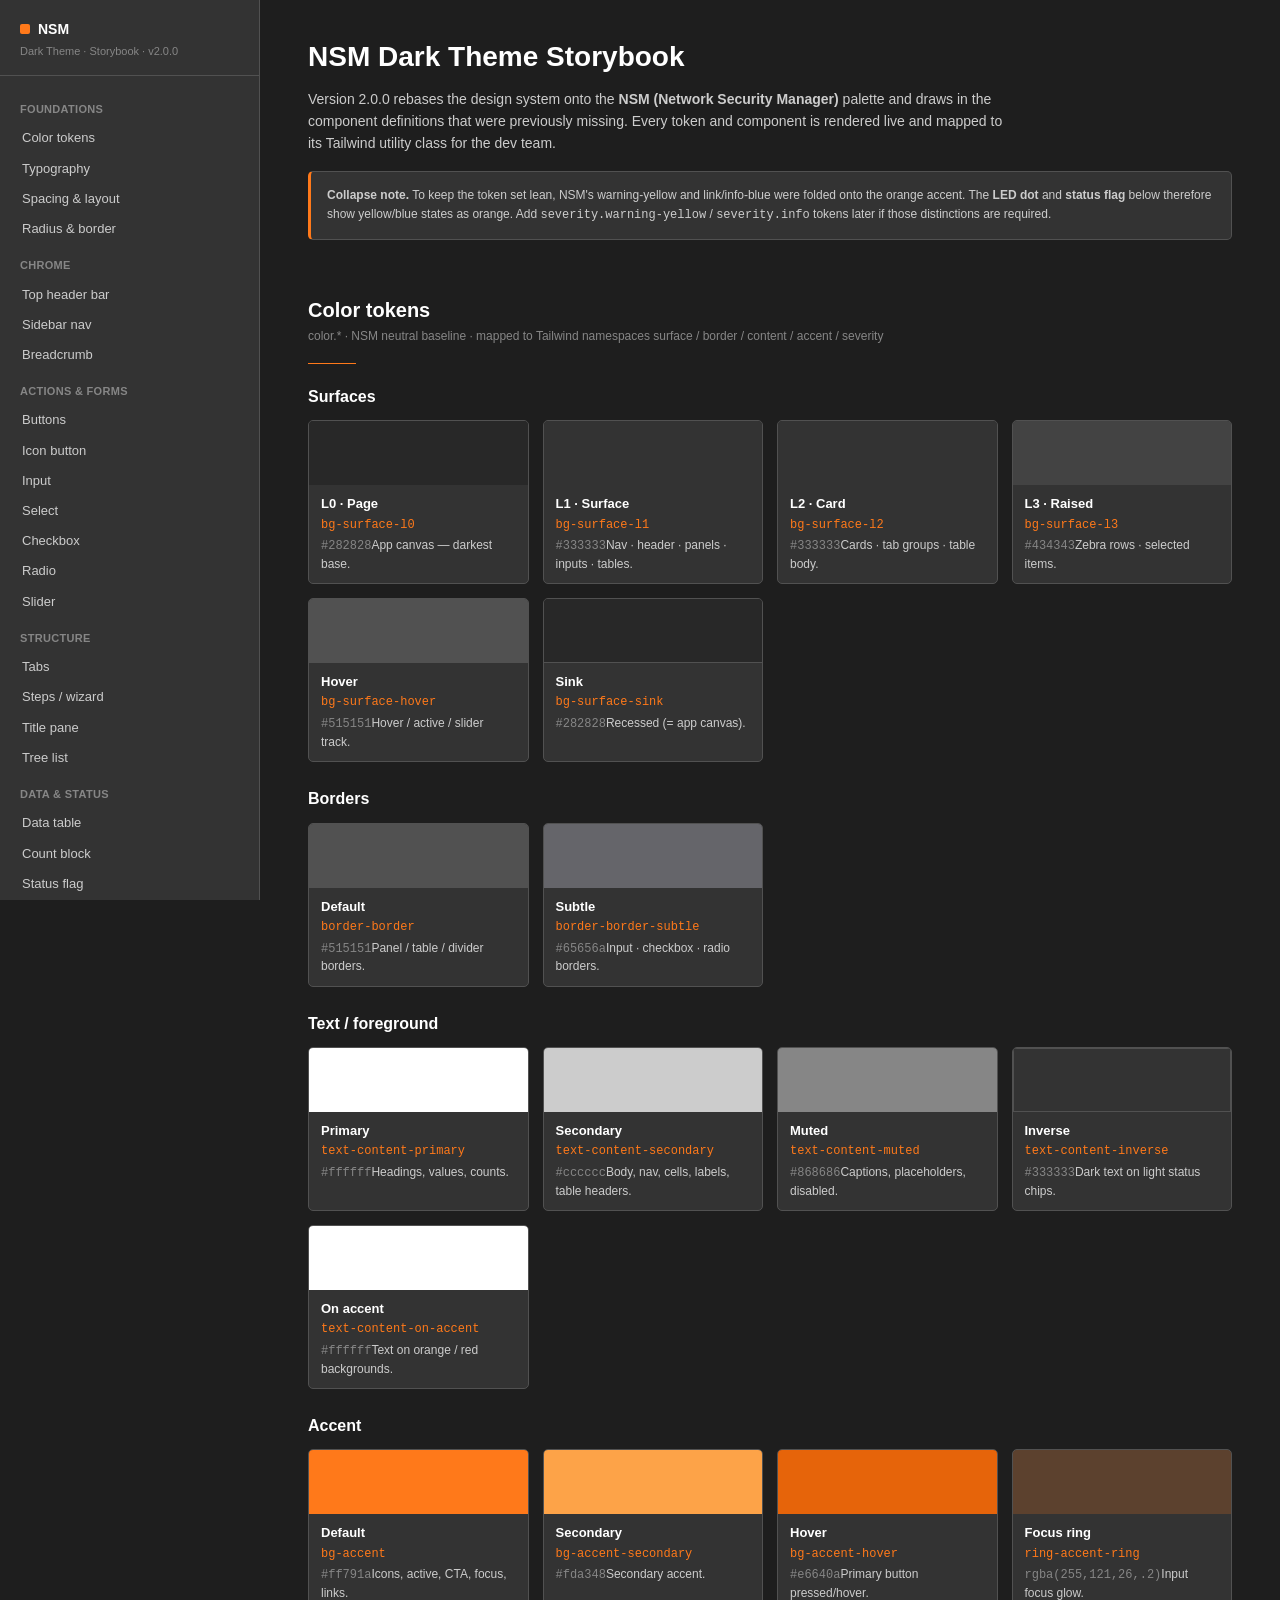
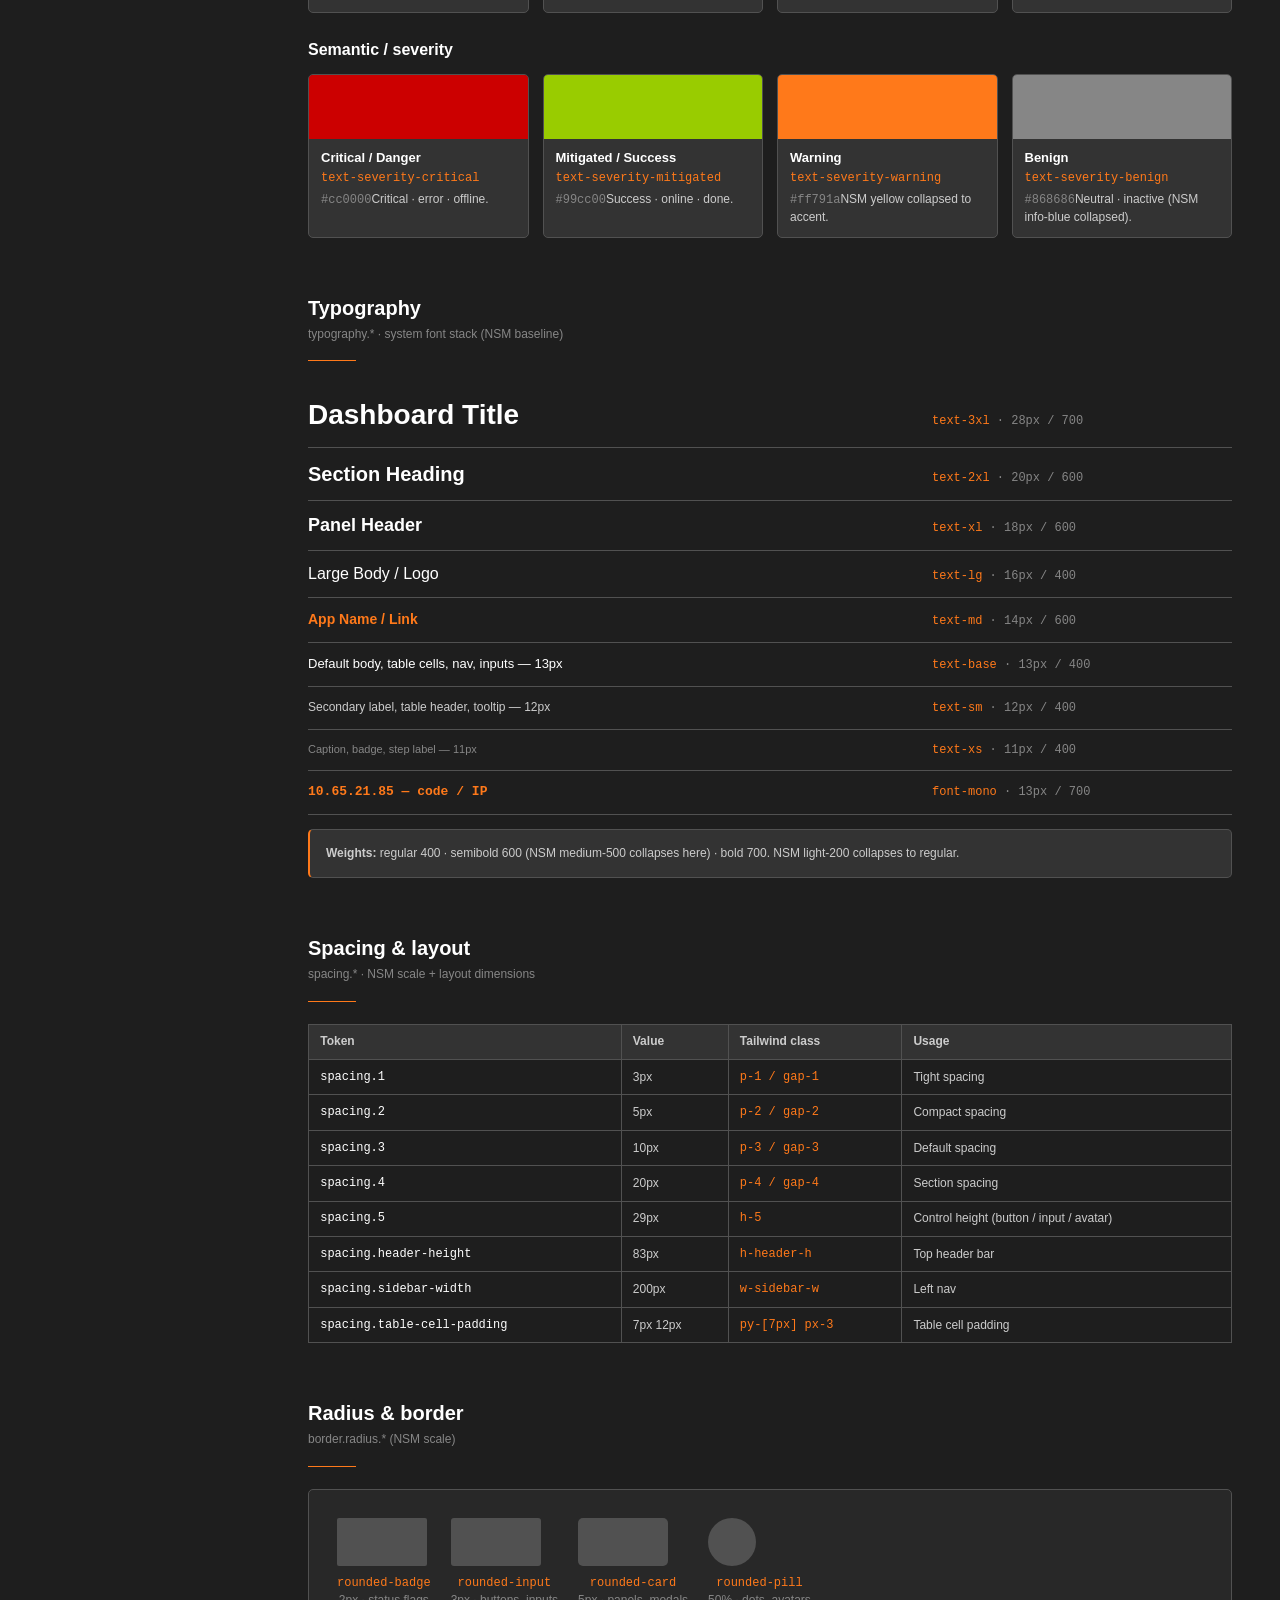
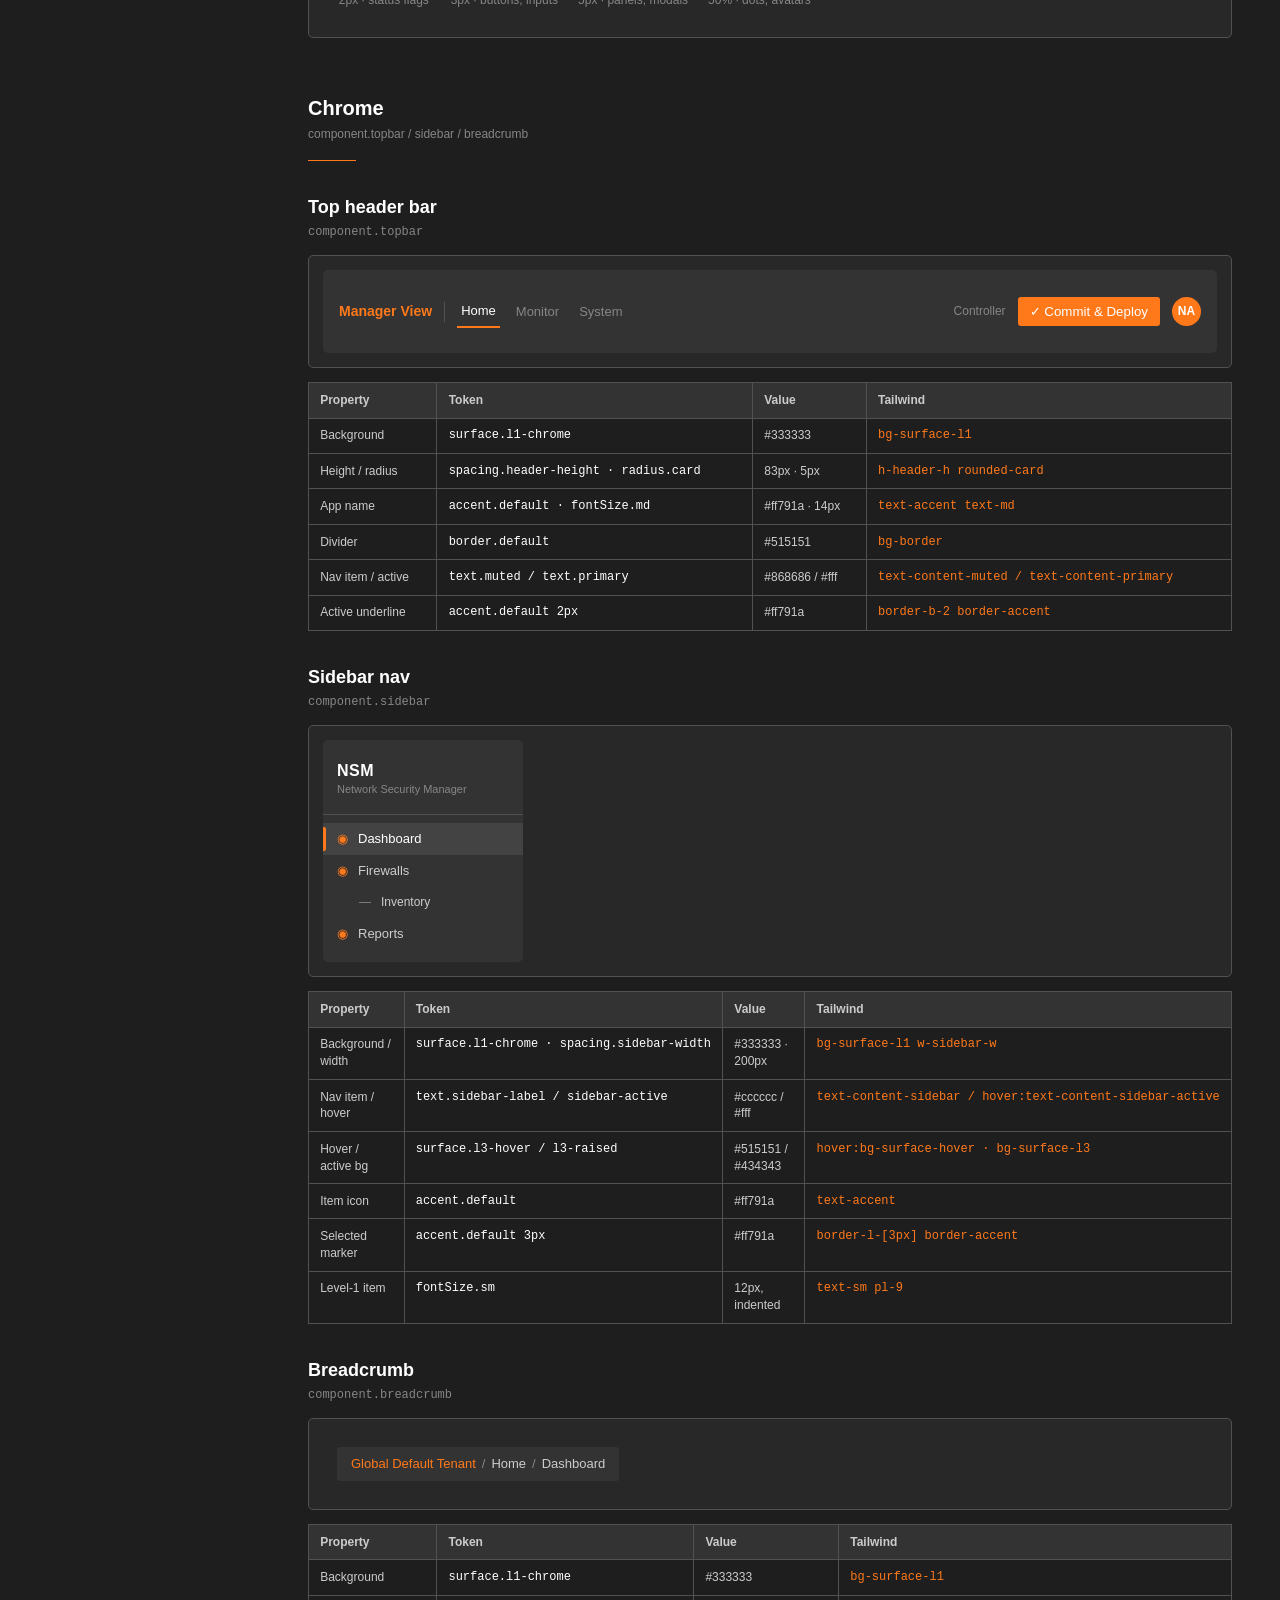
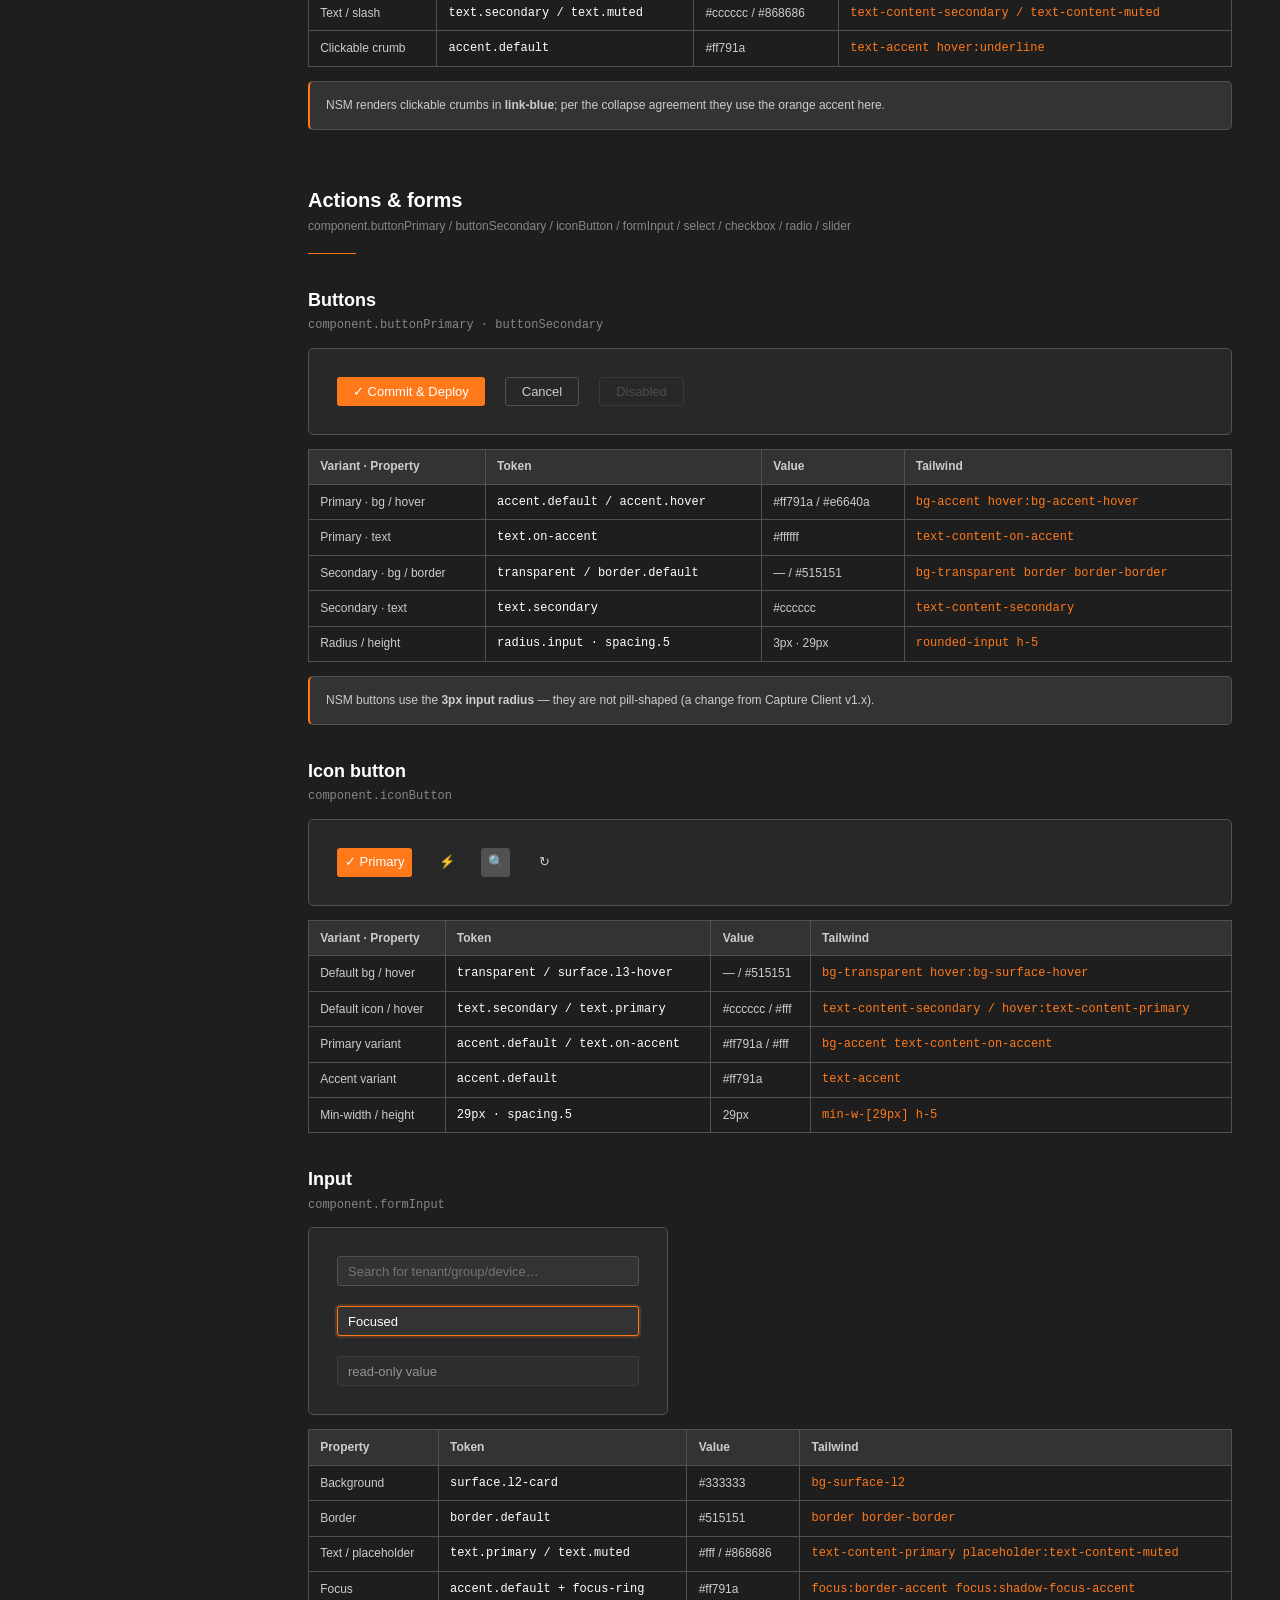
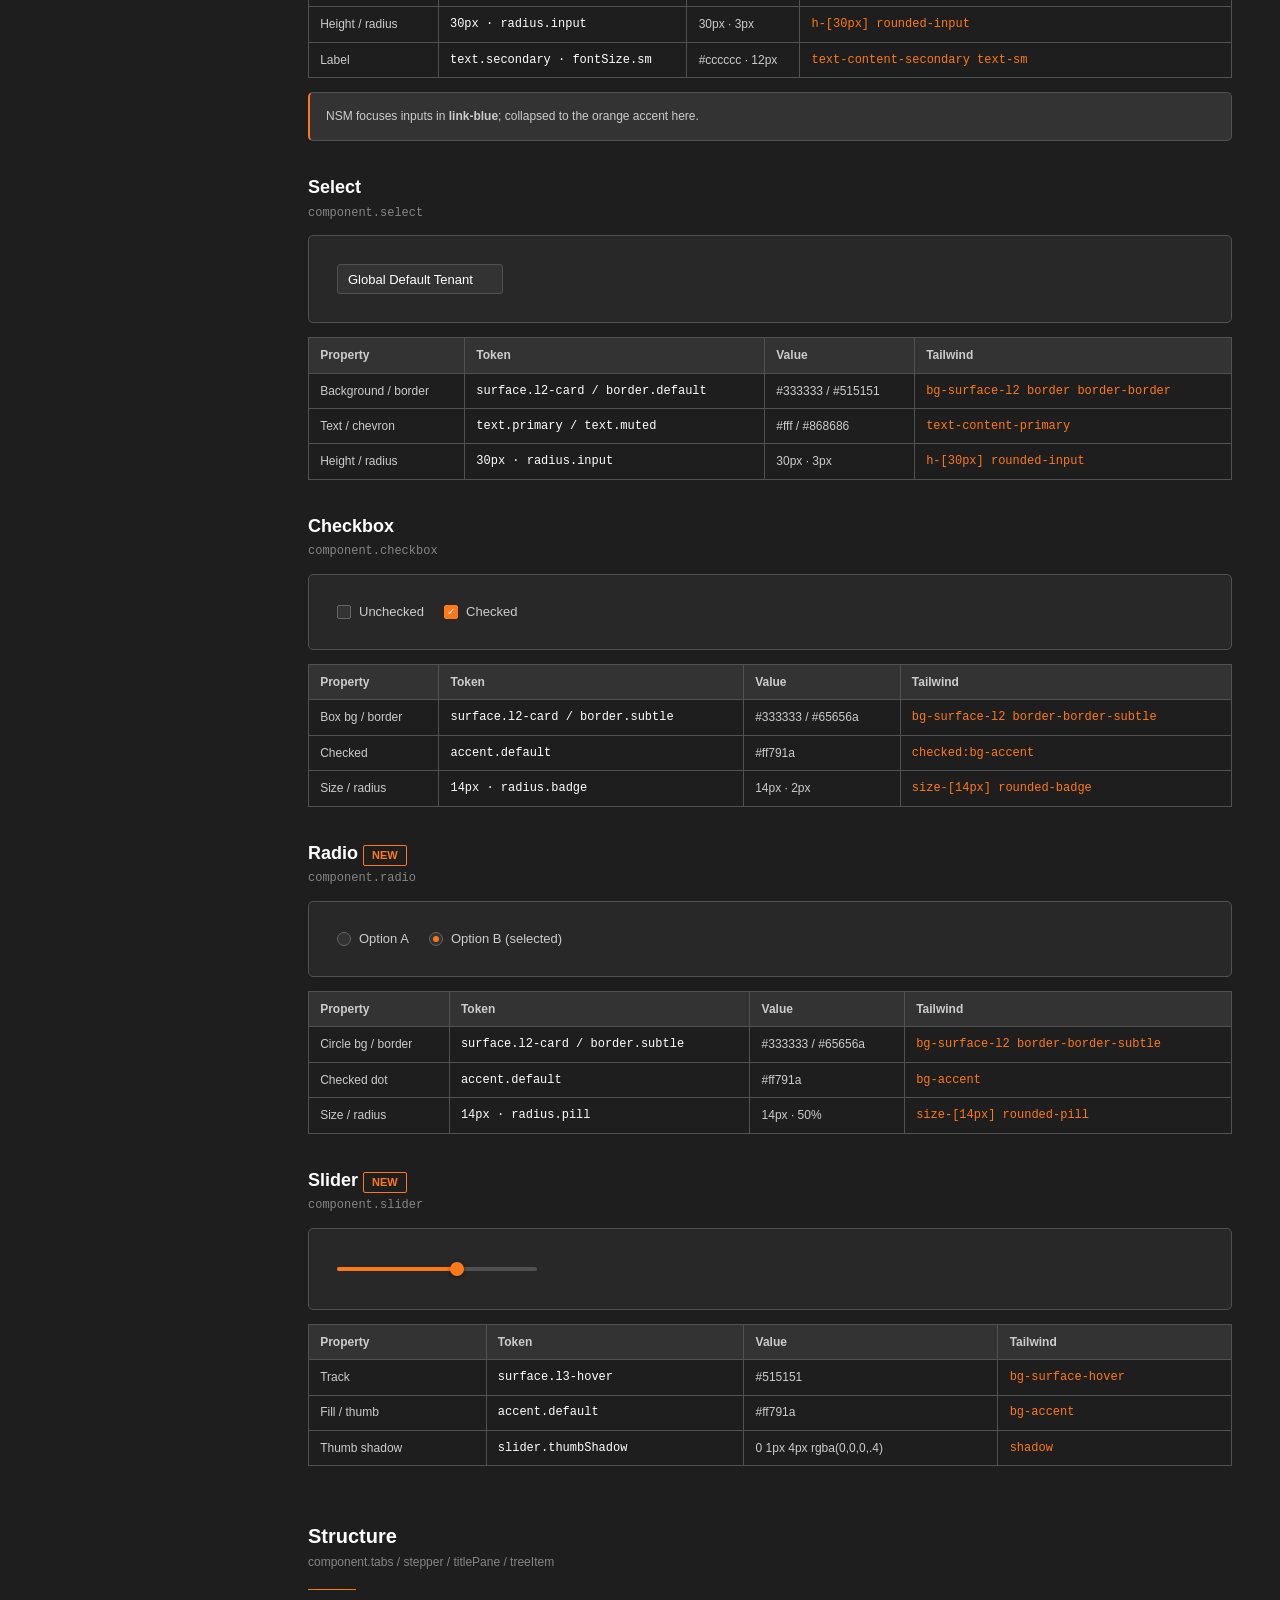
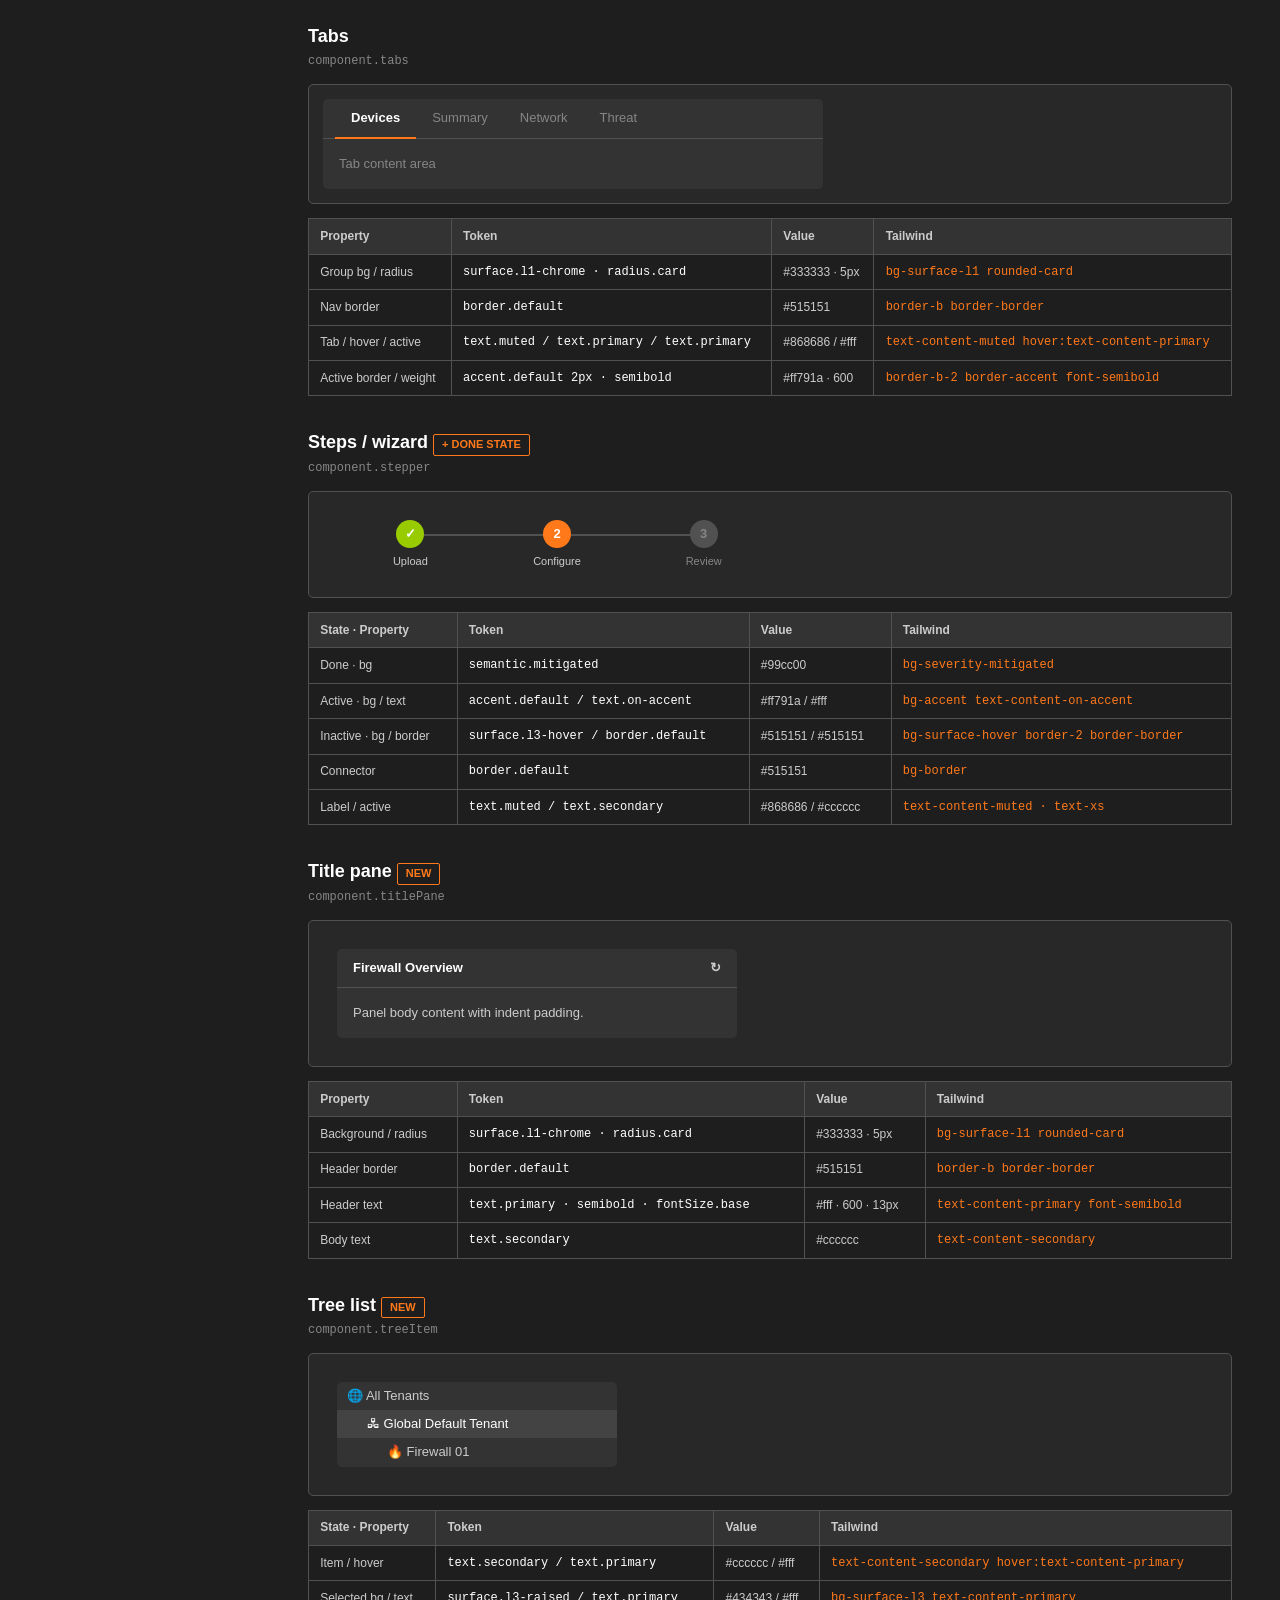
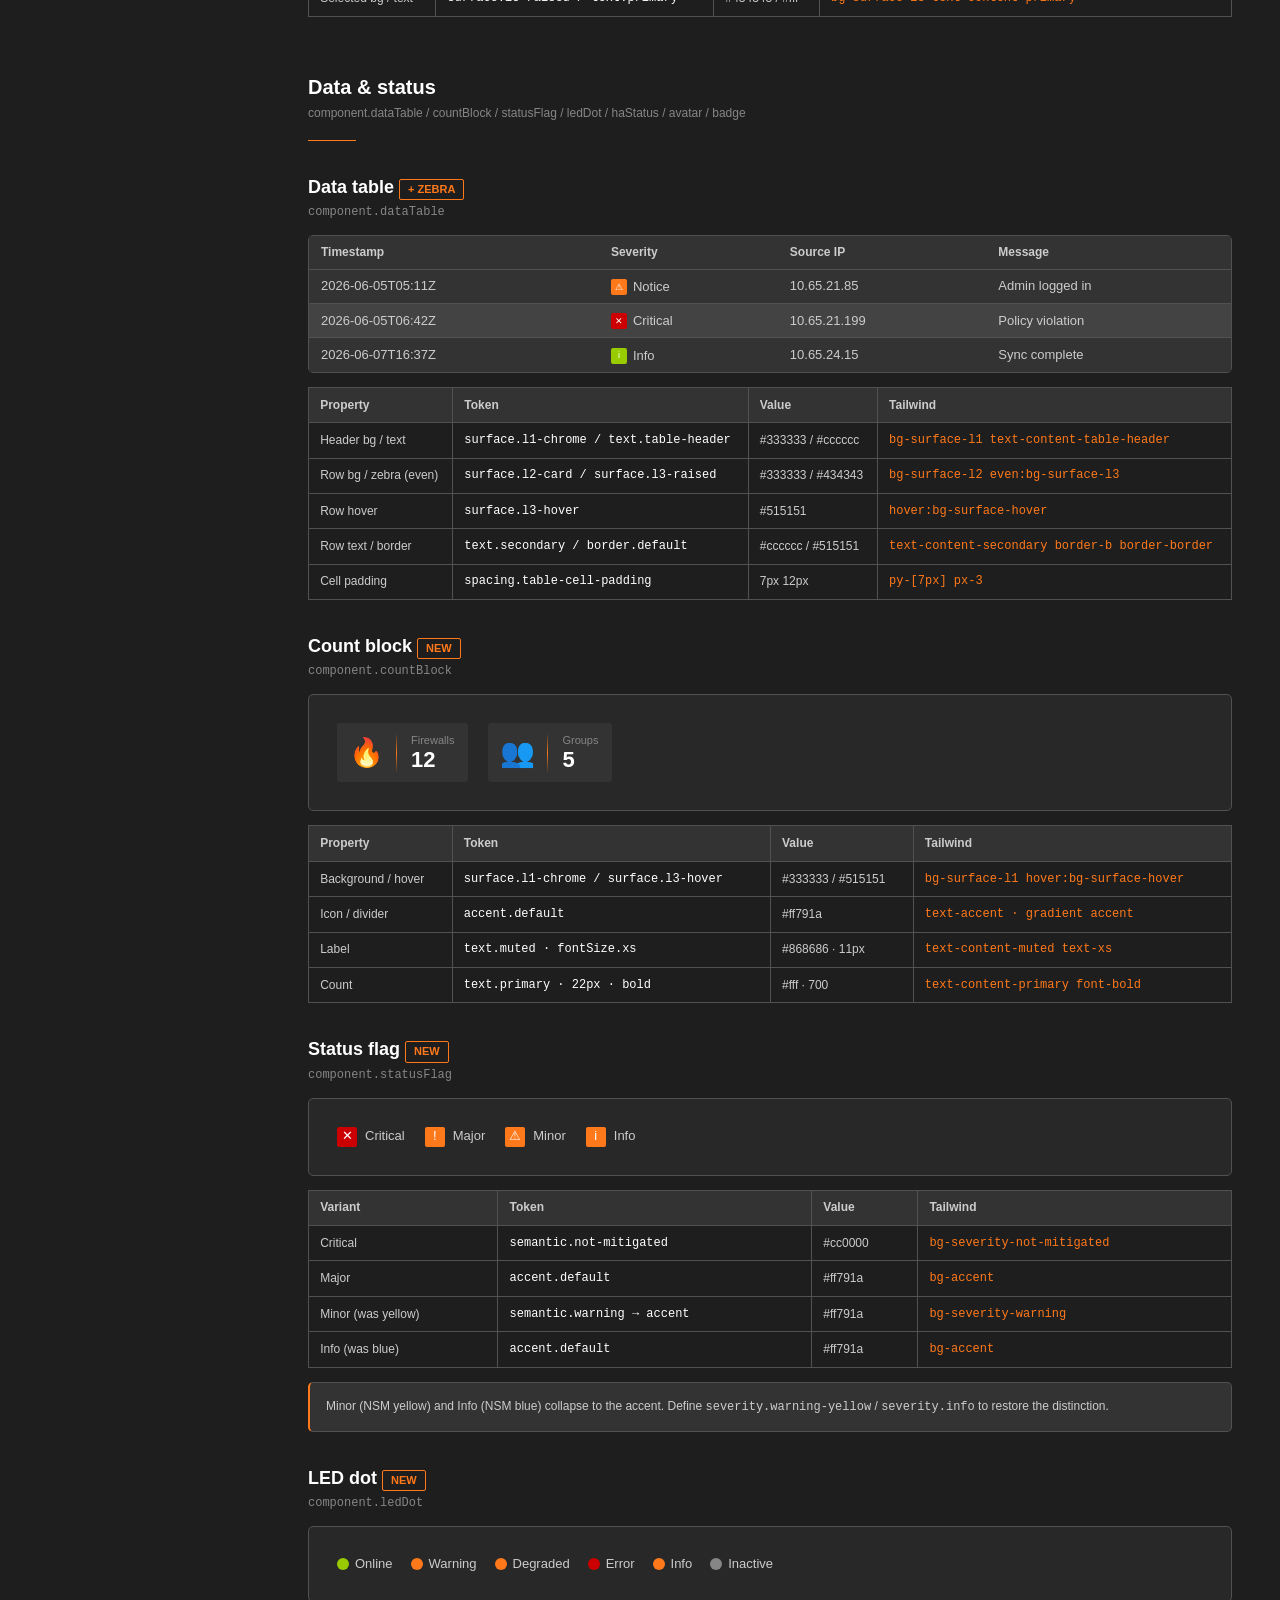
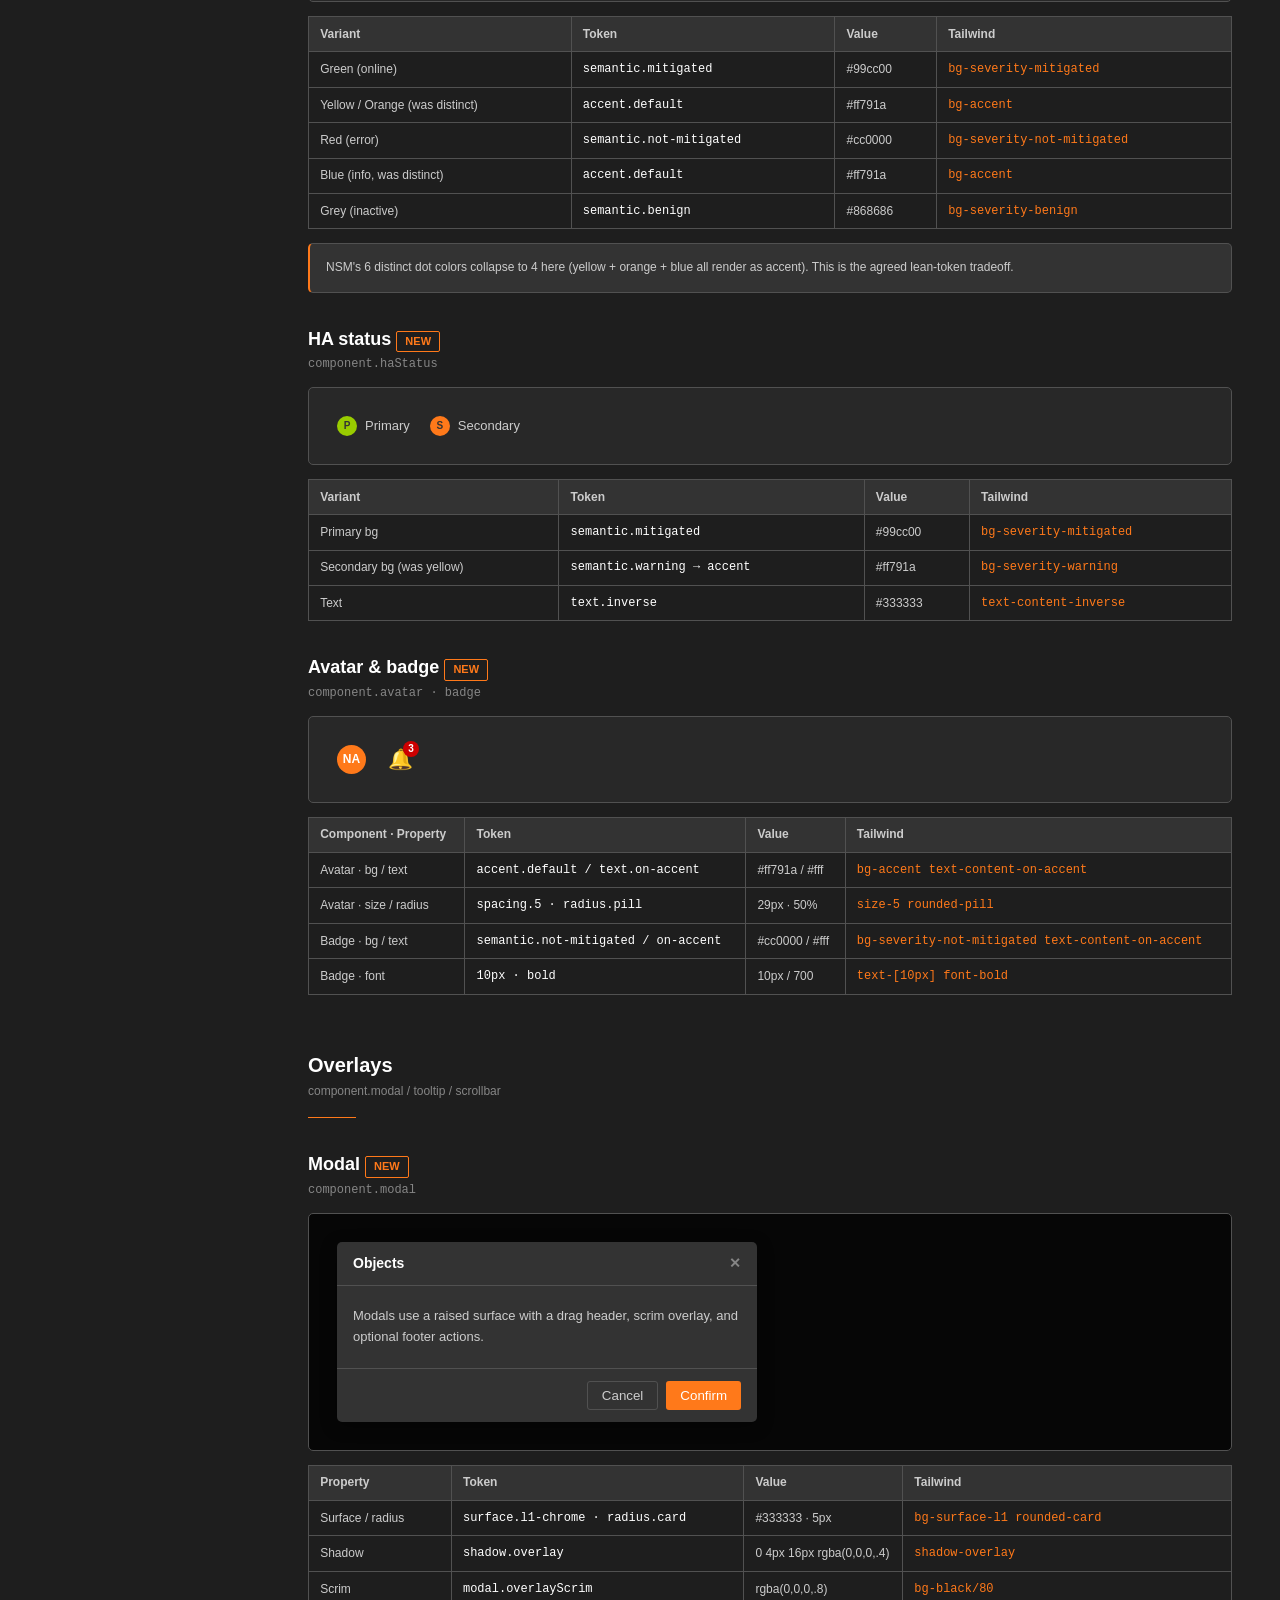
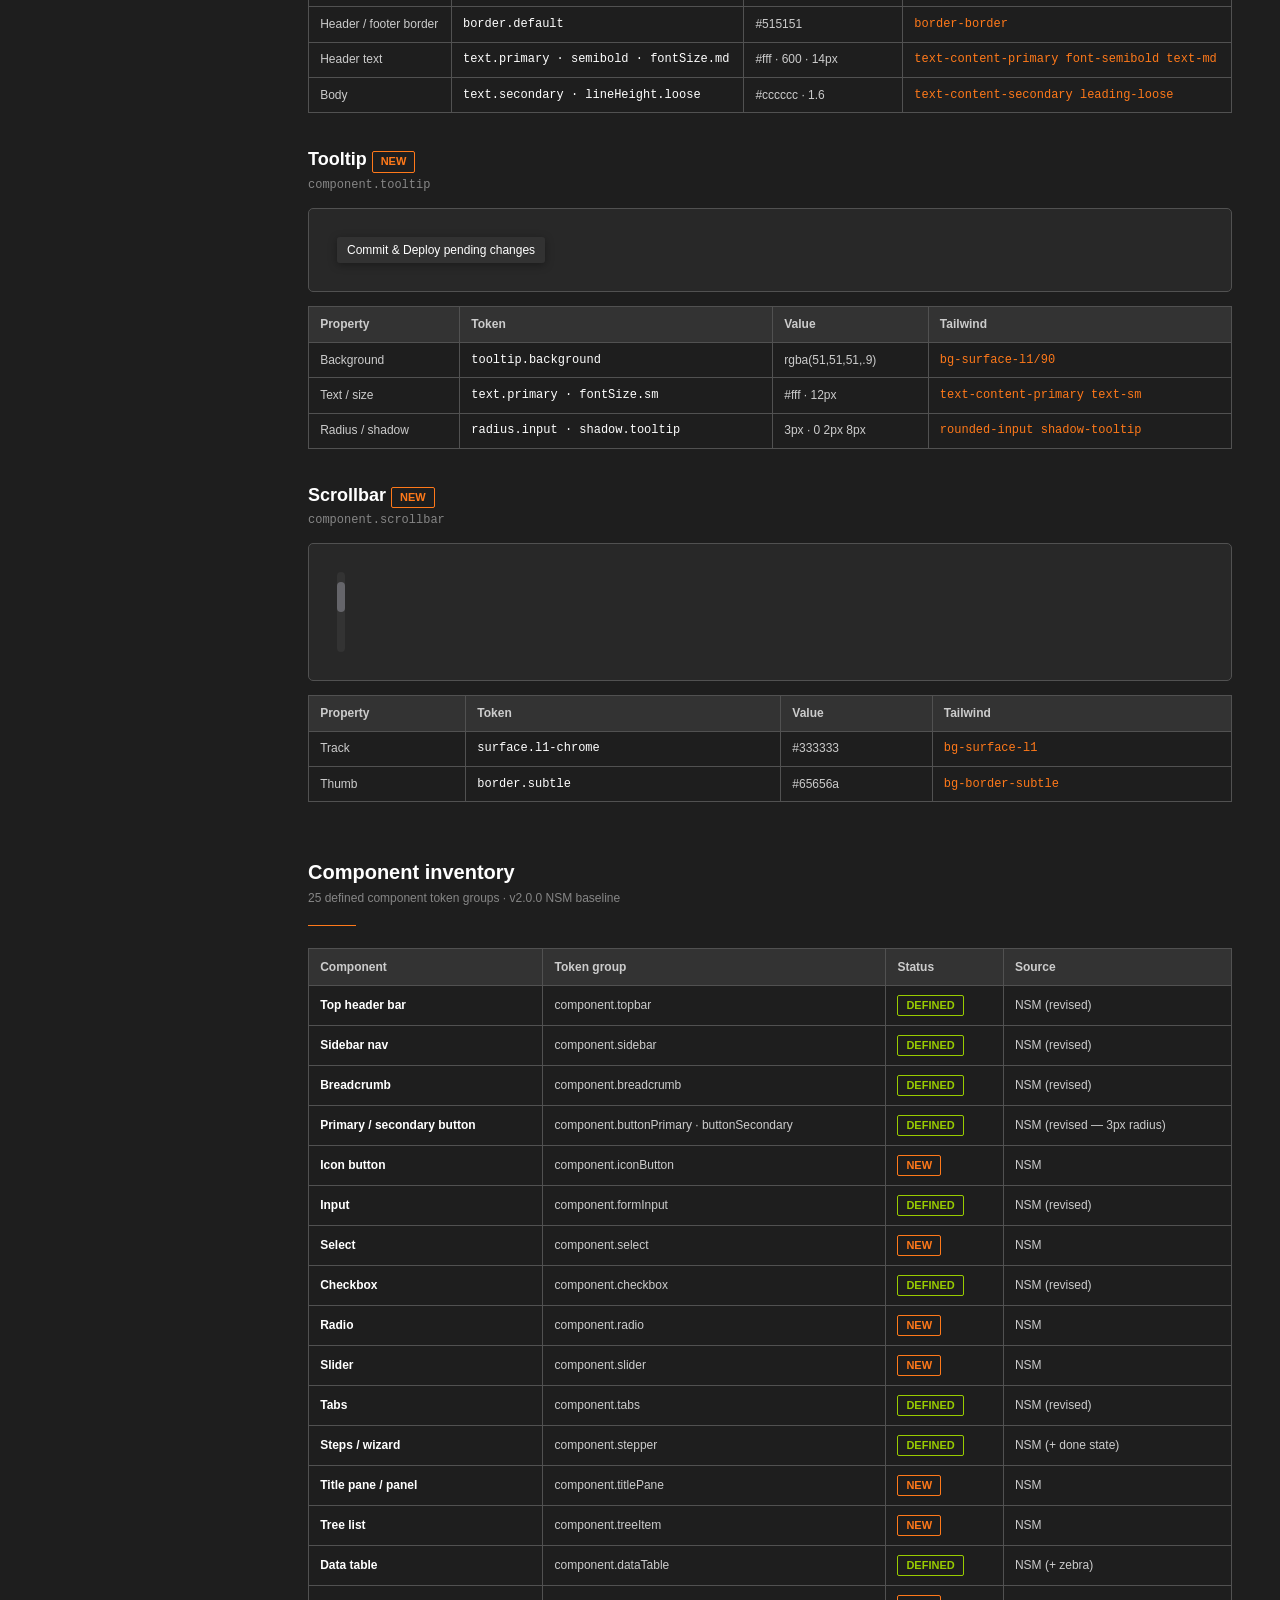
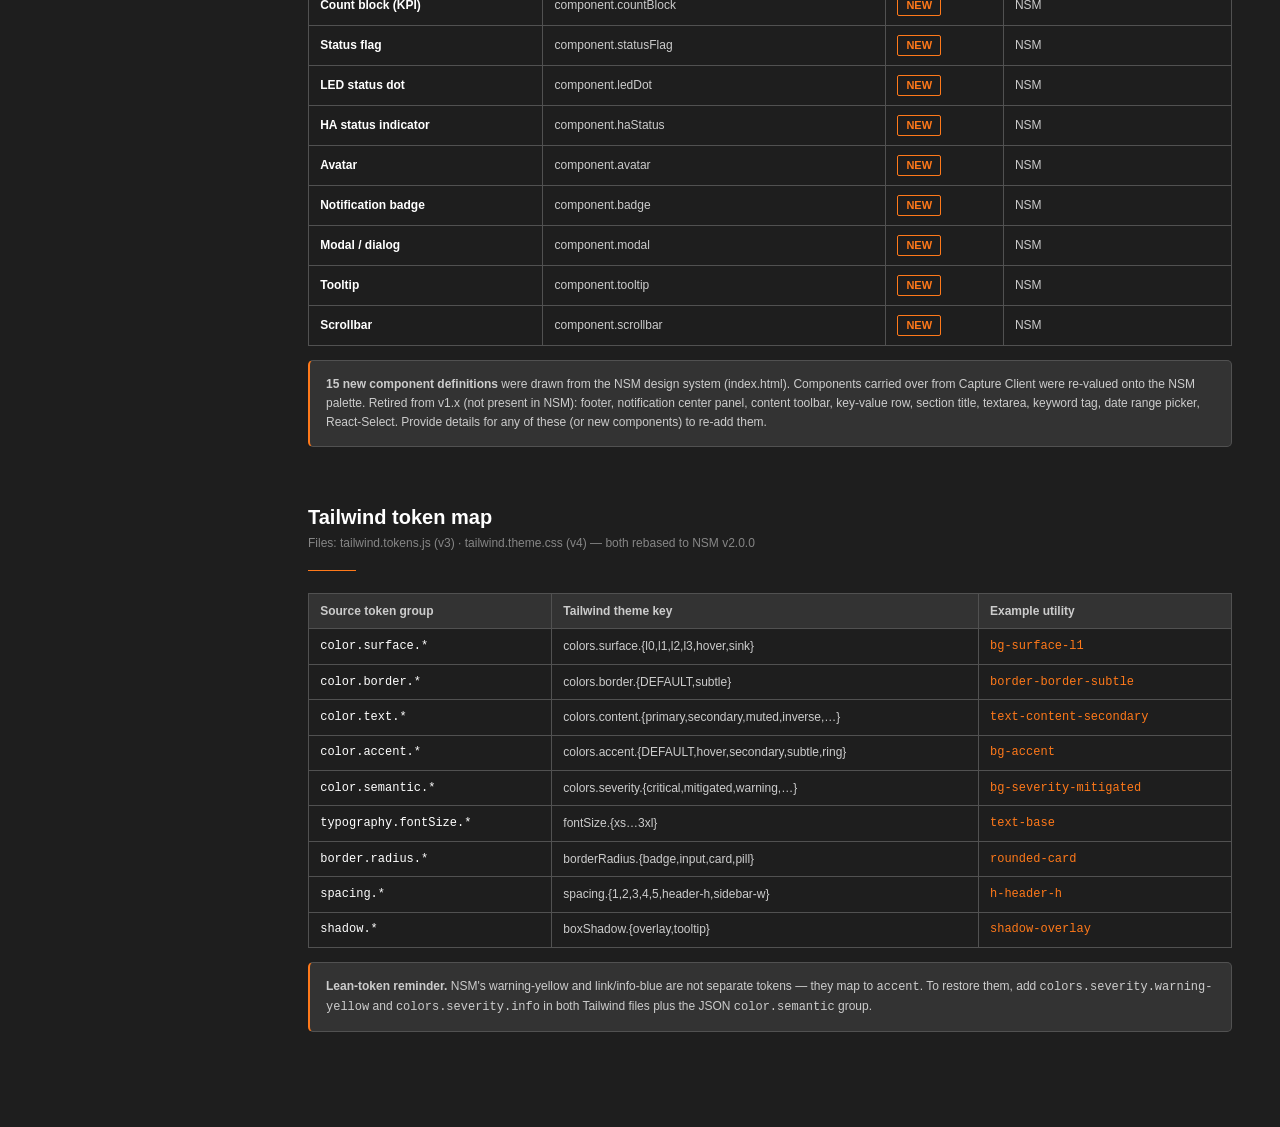
==== storybook.html @ dfe058b2 "NSM dark theme initial version" ====
<!DOCTYPE html>
<!--
  SonicWall NSM — Dark Theme  ·  Token & Component Storybook  ·  v2.0.0
  Source of truth: sonicwall-cc-tokens v2.0.0
  Rebased onto the NSM (Network Security Manager) palette. NSM's extra
  accent/status distinctions are collapsed onto existing tokens
  (warning-yellow → accent, link/info-blue → accent) per hand-off agreement.
  Design reference: index.html (NSM design system) — colors/hierarchy authoritative.
-->
<html lang="en">
<head>
<meta charset="UTF-8" />
<meta name="viewport" content="width=device-width, initial-scale=1.0" />
<title>SonicWall NSM — Dark Theme Storybook</title>
<style>
  :root {
    /* Surfaces (NSM neutral greys) */
    --surface-l0:#282828; --surface-l1:#333333; --surface-l2:#333333;
    --surface-l3:#434343; --surface-hover:#515151; --surface-sink:#282828;
    /* Borders */
    --border:#515151; --border-subtle:#65656a;
    /* Text */
    --text-primary:#ffffff; --text-secondary:#cccccc; --text-muted:#868686;
    --text-table-header:#cccccc; --text-sidebar:#cccccc; --text-on-accent:#ffffff; --text-inverse:#333333;
    /* Accent */
    --accent:#ff791a; --accent-secondary:#fda348; --accent-hover:#e6640a;
    --accent-subtle:rgba(255,121,26,0.07); --accent-ring:rgba(255,121,26,0.2);
    /* Semantic (yellow & blue collapsed to accent) */
    --sev-critical:#cc0000; --sev-warning:#ff791a; --sev-mitigated:#99cc00;
    --sev-not-mitigated:#cc0000; --sev-benign:#868686;
    /* Type — system stack */
    --font-base:-apple-system,BlinkMacSystemFont,'Segoe UI',sans-serif;
    --font-semi:-apple-system,BlinkMacSystemFont,'Segoe UI',sans-serif;
    --font-bold:-apple-system,BlinkMacSystemFont,'Segoe UI',sans-serif;
    --font-light:-apple-system,BlinkMacSystemFont,'Segoe UI',sans-serif;
    --font-display:-apple-system,BlinkMacSystemFont,'Segoe UI',sans-serif;
    --font-mono:'SF Mono','Fira Code',monospace;
    --fs-xs:11px; --fs-sm:12px; --fs-base:13px; --fs-md:14px; --fs-lg:16px;
    --fs-xl:18px; --fs-2xl:20px; --fs-3xl:28px;
    --lh-tight:1.1; --lh-snug:1.2; --lh-normal:1.4; --lh-relaxed:1.5; --lh-loose:1.6;
    --fw-regular:400; --fw-semibold:600; --fw-bold:700;
    --r-badge:2px; --r-input:3px; --r-card:5px; --r-pill:50%;
    --shadow-overlay:0 4px 16px rgba(0,0,0,0.4); --shadow-tooltip:0 2px 8px rgba(0,0,0,0.35);
  }
  * { box-sizing:border-box; }
  html,body { margin:0; padding:0; }
  body {
    background:#1e1e1e; color:var(--text-secondary);
    font-family:var(--font-base); font-size:var(--fs-base); line-height:var(--lh-normal);
    -webkit-font-smoothing:antialiased;
  }
  .sb-shell { display:grid; grid-template-columns:260px 1fr; min-height:100vh; }
  .sb-nav {
    position:sticky; top:0; align-self:start; height:100vh; overflow-y:auto;
    background:var(--surface-l1); border-right:1px solid var(--border); padding:20px 0;
  }
  .sb-nav .brand { padding:0 20px 16px; border-bottom:1px solid var(--border); margin-bottom:12px; }
  .sb-nav .brand .logo { width:10px;height:10px;border-radius:2px;background:var(--accent);display:inline-block;margin-right:8px; }
  .sb-nav .brand .name { font-family:var(--font-bold); font-weight:700; font-size:var(--fs-md); color:var(--text-primary); }
  .sb-nav .brand .ver { display:block; font-size:var(--fs-xs); color:var(--text-muted); margin-top:4px; }
  .sb-nav .group { font-family:var(--font-semi); font-weight:600; font-size:var(--fs-xs); text-transform:uppercase; color:var(--text-muted); padding:14px 20px 6px; letter-spacing:.3px; }
  .sb-nav a { display:block; padding:6px 20px; color:var(--text-sidebar); font-size:var(--fs-base); text-decoration:none; border-left:2px solid transparent; }
  .sb-nav a:hover { color:var(--text-primary); background:var(--surface-hover); }
  .sb-main { padding:40px 48px 120px; max-width:1100px; }
  .sb-hero h1 { font-family:var(--font-display); font-size:var(--fs-3xl); font-weight:700; color:var(--text-primary); line-height:var(--lh-snug); margin:0 0 8px; }
  .sb-hero p { font-size:var(--fs-md); max-width:700px; line-height:var(--lh-loose); }
  .sb-callout { background:var(--surface-l1); border:1px solid var(--border); border-left:3px solid var(--accent); border-radius:var(--r-card); padding:14px 16px; font-size:var(--fs-sm); line-height:var(--lh-loose); margin-top:16px; }
  .sb-section { margin-top:56px; scroll-margin-top:24px; }
  .sb-section > h2 { font-family:var(--font-bold); font-weight:700; font-size:var(--fs-2xl); color:var(--text-primary); margin:0 0 4px; }
  .sb-section > .sub { color:var(--text-muted); font-size:var(--fs-sm); margin-bottom:18px; }
  .sb-rule { height:1px; background:var(--accent); border:0; opacity:1; margin:0 0 22px; width:48px; }
  .sb-component { margin-top:34px; }
  .sb-component h3 { font-family:var(--font-bold); font-weight:700; font-size:var(--fs-xl); color:var(--text-primary); margin:0 0 2px; }
  .sb-component .tag { font-family:var(--font-mono); font-size:var(--fs-sm); color:var(--text-muted); }
  .sb-canvas { background:var(--surface-l0); border:1px solid var(--border); border-radius:var(--r-card); padding:28px; margin:14px 0; display:flex; flex-wrap:wrap; gap:20px; align-items:flex-start; }
  .sb-canvas.col { flex-direction:column; }
  table.map { width:100%; border-collapse:collapse; font-size:var(--fs-sm); margin-top:8px; }
  table.map th { background:var(--surface-l1); color:var(--text-table-header); font-family:var(--font-semi); font-weight:600; font-size:var(--fs-sm); text-align:left; padding:.55rem .7rem; border:1px solid var(--border); }
  table.map td { padding:.55rem .7rem; border:1px solid var(--border); color:var(--text-secondary); vertical-align:top; }
  table.map td.tok, table.map td.cls { font-family:var(--font-mono); font-size:var(--fs-sm); color:var(--text-primary); white-space:nowrap; }
  table.map td.cls { color:var(--accent); }
  .swatch-grid { display:grid; grid-template-columns:repeat(auto-fill,minmax(220px,1fr)); gap:14px; }
  .swatch { background:var(--surface-l2); border:1px solid var(--border); border-radius:var(--r-card); overflow:hidden; }
  .swatch .chip { height:64px; }
  .swatch .meta { padding:10px 12px; }
  .swatch .meta .nm { font-family:var(--font-semi); font-weight:600; font-size:var(--fs-base); color:var(--text-primary); }
  .swatch .meta .cls { font-family:var(--font-mono); font-size:var(--fs-sm); color:var(--accent); display:block; margin:3px 0; }
  .swatch .meta .hex { font-family:var(--font-mono); font-size:var(--fs-sm); color:var(--text-muted); }
  .swatch .meta .use { font-size:var(--fs-sm); color:var(--text-secondary); margin-top:6px; line-height:var(--lh-normal); }
  .type-row { display:flex; align-items:baseline; gap:20px; padding:12px 0; border-bottom:1px solid var(--border); }
  .type-row .spec { flex:1; color:var(--text-primary); }
  .type-row .meta { font-family:var(--font-mono); font-size:var(--fs-sm); color:var(--text-muted); width:300px; }
  .type-row .meta b { color:var(--accent); font-weight:400; }
  table.inv { width:100%; border-collapse:collapse; font-size:var(--fs-sm); }
  table.inv th { background:var(--surface-l1); color:var(--text-table-header); font-family:var(--font-semi); font-weight:600; text-align:left; padding:.6rem .7rem; border:1px solid var(--border); font-size:var(--fs-sm); }
  table.inv td { padding:.55rem .7rem; border:1px solid var(--border); color:var(--text-secondary); }
  table.inv td.cmp { font-family:var(--font-semi); font-weight:600; color:var(--text-primary); }
  .badge { display:inline-block; font-family:var(--font-semi); font-weight:600; font-size:var(--fs-xs); text-transform:uppercase; padding:2px 8px; border-radius:var(--r-badge); }
  .badge.ok { color:var(--sev-mitigated); border:1px solid var(--sev-mitigated); }
  .badge.new { color:var(--accent); border:1px solid var(--accent); }
  .note { background:var(--surface-l1); border:1px solid var(--border); border-left:2px solid var(--accent); border-radius:var(--r-card); padding:14px 16px; font-size:var(--fs-sm); line-height:var(--lh-loose); margin-top:14px; }
</style>
</head>
<body>
<div class="sb-shell">
  <nav class="sb-nav">
    <div class="brand">
      <span class="logo"></span><span class="name">NSM</span>
      <span class="ver">Dark Theme · Storybook · v2.0.0</span>
    </div>
    <div class="group">Foundations</div>
    <a href="#colors">Color tokens</a>
    <a href="#typography">Typography</a>
    <a href="#spacing">Spacing &amp; layout</a>
    <a href="#radius">Radius &amp; border</a>
    <div class="group">Chrome</div>
    <a href="#topbar">Top header bar</a>
    <a href="#sidebar">Sidebar nav</a>
    <a href="#breadcrumb">Breadcrumb</a>
    <div class="group">Actions &amp; forms</div>
    <a href="#buttons">Buttons</a>
    <a href="#iconbutton">Icon button</a>
    <a href="#forminput">Input</a>
    <a href="#select">Select</a>
    <a href="#checkbox">Checkbox</a>
    <a href="#radio">Radio</a>
    <a href="#slider">Slider</a>
    <div class="group">Structure</div>
    <a href="#tabs">Tabs</a>
    <a href="#stepper">Steps / wizard</a>
    <a href="#titlepane">Title pane</a>
    <a href="#tree">Tree list</a>
    <div class="group">Data &amp; status</div>
    <a href="#table">Data table</a>
    <a href="#countblock">Count block</a>
    <a href="#statusflag">Status flag</a>
    <a href="#leddot">LED dot</a>
    <a href="#hastatus">HA status</a>
    <a href="#avatar">Avatar &amp; badge</a>
    <div class="group">Overlays</div>
    <a href="#modal">Modal</a>
    <a href="#tooltip">Tooltip</a>
    <a href="#scrollbar">Scrollbar</a>
    <div class="group">Reference</div>
    <a href="#inventory">Component inventory</a>
    <a href="#tailwind">Tailwind token map</a>
  </nav>
  <main class="sb-main">
    <div class="sb-hero">
      <h1>NSM Dark Theme Storybook</h1>
      <p>Version 2.0.0 rebases the design system onto the <b>NSM (Network Security Manager)</b> palette and draws in the component definitions that were previously missing. Every token and component is rendered live and mapped to its Tailwind utility class for the dev team.</p>
      <div class="sb-callout"><b>Collapse note.</b> To keep the token set lean, NSM's warning-yellow and link/info-blue were folded onto the orange accent. The <b>LED dot</b> and <b>status flag</b> below therefore show yellow/blue states as orange. Add <code>severity.warning-yellow</code> / <code>severity.info</code> tokens later if those distinctions are required.</div>
    </div>

    <!-- ════════ COLORS ════════ -->
    <section class="sb-section" id="colors">
      <h2>Color tokens</h2>
      <div class="sub">color.* · NSM neutral baseline · mapped to Tailwind namespaces surface / border / content / accent / severity</div>
      <hr class="sb-rule" />

      <h3 style="font-family:var(--font-bold);font-weight:700;font-size:var(--fs-lg);color:var(--text-primary);margin:0 0 12px;">Surfaces</h3>
      <div class="swatch-grid">
        <div class="swatch"><div class="chip" style="background:#282828"></div><div class="meta"><span class="nm">L0 · Page</span><span class="cls">bg-surface-l0</span><span class="hex">#282828</span><span class="use">App canvas — darkest base.</span></div></div>
        <div class="swatch"><div class="chip" style="background:#333333"></div><div class="meta"><span class="nm">L1 · Surface</span><span class="cls">bg-surface-l1</span><span class="hex">#333333</span><span class="use">Nav · header · panels · inputs · tables.</span></div></div>
        <div class="swatch"><div class="chip" style="background:#333333"></div><div class="meta"><span class="nm">L2 · Card</span><span class="cls">bg-surface-l2</span><span class="hex">#333333</span><span class="use">Cards · tab groups · table body.</span></div></div>
        <div class="swatch"><div class="chip" style="background:#434343"></div><div class="meta"><span class="nm">L3 · Raised</span><span class="cls">bg-surface-l3</span><span class="hex">#434343</span><span class="use">Zebra rows · selected items.</span></div></div>
        <div class="swatch"><div class="chip" style="background:#515151"></div><div class="meta"><span class="nm">Hover</span><span class="cls">bg-surface-hover</span><span class="hex">#515151</span><span class="use">Hover / active / slider track.</span></div></div>
        <div class="swatch"><div class="chip" style="background:#282828;border-bottom:1px solid #515151"></div><div class="meta"><span class="nm">Sink</span><span class="cls">bg-surface-sink</span><span class="hex">#282828</span><span class="use">Recessed (= app canvas).</span></div></div>
      </div>

      <h3 style="font-family:var(--font-bold);font-weight:700;font-size:var(--fs-lg);color:var(--text-primary);margin:26px 0 12px;">Borders</h3>
      <div class="swatch-grid">
        <div class="swatch"><div class="chip" style="background:#515151"></div><div class="meta"><span class="nm">Default</span><span class="cls">border-border</span><span class="hex">#515151</span><span class="use">Panel / table / divider borders.</span></div></div>
        <div class="swatch"><div class="chip" style="background:#65656a"></div><div class="meta"><span class="nm">Subtle</span><span class="cls">border-border-subtle</span><span class="hex">#65656a</span><span class="use">Input · checkbox · radio borders.</span></div></div>
      </div>

      <h3 style="font-family:var(--font-bold);font-weight:700;font-size:var(--fs-lg);color:var(--text-primary);margin:26px 0 12px;">Text / foreground</h3>
      <div class="swatch-grid">
        <div class="swatch"><div class="chip" style="background:#ffffff"></div><div class="meta"><span class="nm">Primary</span><span class="cls">text-content-primary</span><span class="hex">#ffffff</span><span class="use">Headings, values, counts.</span></div></div>
        <div class="swatch"><div class="chip" style="background:#cccccc"></div><div class="meta"><span class="nm">Secondary</span><span class="cls">text-content-secondary</span><span class="hex">#cccccc</span><span class="use">Body, nav, cells, labels, table headers.</span></div></div>
        <div class="swatch"><div class="chip" style="background:#868686"></div><div class="meta"><span class="nm">Muted</span><span class="cls">text-content-muted</span><span class="hex">#868686</span><span class="use">Captions, placeholders, disabled.</span></div></div>
        <div class="swatch"><div class="chip" style="background:#333333;border:1px solid #515151"></div><div class="meta"><span class="nm">Inverse</span><span class="cls">text-content-inverse</span><span class="hex">#333333</span><span class="use">Dark text on light status chips.</span></div></div>
        <div class="swatch"><div class="chip" style="background:#ffffff"></div><div class="meta"><span class="nm">On accent</span><span class="cls">text-content-on-accent</span><span class="hex">#ffffff</span><span class="use">Text on orange / red backgrounds.</span></div></div>
      </div>

      <h3 style="font-family:var(--font-bold);font-weight:700;font-size:var(--fs-lg);color:var(--text-primary);margin:26px 0 12px;">Accent</h3>
      <div class="swatch-grid">
        <div class="swatch"><div class="chip" style="background:#ff791a"></div><div class="meta"><span class="nm">Default</span><span class="cls">bg-accent</span><span class="hex">#ff791a</span><span class="use">Icons, active, CTA, focus, links.</span></div></div>
        <div class="swatch"><div class="chip" style="background:#fda348"></div><div class="meta"><span class="nm">Secondary</span><span class="cls">bg-accent-secondary</span><span class="hex">#fda348</span><span class="use">Secondary accent.</span></div></div>
        <div class="swatch"><div class="chip" style="background:#e6640a"></div><div class="meta"><span class="nm">Hover</span><span class="cls">bg-accent-hover</span><span class="hex">#e6640a</span><span class="use">Primary button pressed/hover.</span></div></div>
        <div class="swatch"><div class="chip" style="background:rgba(255,121,26,0.2)"></div><div class="meta"><span class="nm">Focus ring</span><span class="cls">ring-accent-ring</span><span class="hex">rgba(255,121,26,.2)</span><span class="use">Input focus glow.</span></div></div>
      </div>

      <h3 style="font-family:var(--font-bold);font-weight:700;font-size:var(--fs-lg);color:var(--text-primary);margin:26px 0 12px;">Semantic / severity</h3>
      <div class="swatch-grid">
        <div class="swatch"><div class="chip" style="background:#cc0000"></div><div class="meta"><span class="nm">Critical / Danger</span><span class="cls">text-severity-critical</span><span class="hex">#cc0000</span><span class="use">Critical · error · offline.</span></div></div>
        <div class="swatch"><div class="chip" style="background:#99cc00"></div><div class="meta"><span class="nm">Mitigated / Success</span><span class="cls">text-severity-mitigated</span><span class="hex">#99cc00</span><span class="use">Success · online · done.</span></div></div>
        <div class="swatch"><div class="chip" style="background:#ff791a"></div><div class="meta"><span class="nm">Warning</span><span class="cls">text-severity-warning</span><span class="hex">#ff791a</span><span class="use">NSM yellow collapsed to accent.</span></div></div>
        <div class="swatch"><div class="chip" style="background:#868686"></div><div class="meta"><span class="nm">Benign</span><span class="cls">text-severity-benign</span><span class="hex">#868686</span><span class="use">Neutral · inactive (NSM info-blue collapsed).</span></div></div>
      </div>
    </section>

    <!-- ════════ TYPOGRAPHY ════════ -->
    <section class="sb-section" id="typography">
      <h2>Typography</h2>
      <div class="sub">typography.* · system font stack (NSM baseline)</div>
      <hr class="sb-rule" />
      <div class="type-row"><div class="spec" style="font-size:var(--fs-3xl);font-weight:700">Dashboard Title</div><div class="meta"><b>text-3xl</b> · 28px / 700</div></div>
      <div class="type-row"><div class="spec" style="font-size:var(--fs-2xl);font-weight:600">Section Heading</div><div class="meta"><b>text-2xl</b> · 20px / 600</div></div>
      <div class="type-row"><div class="spec" style="font-size:var(--fs-xl);font-weight:600">Panel Header</div><div class="meta"><b>text-xl</b> · 18px / 600</div></div>
      <div class="type-row"><div class="spec" style="font-size:var(--fs-lg);font-weight:400">Large Body / Logo</div><div class="meta"><b>text-lg</b> · 16px / 400</div></div>
      <div class="type-row"><div class="spec" style="font-size:var(--fs-md);font-weight:600;color:var(--accent)">App Name / Link</div><div class="meta"><b>text-md</b> · 14px / 600</div></div>
      <div class="type-row"><div class="spec" style="font-size:var(--fs-base);font-weight:400">Default body, table cells, nav, inputs — 13px</div><div class="meta"><b>text-base</b> · 13px / 400</div></div>
      <div class="type-row"><div class="spec" style="font-size:var(--fs-sm);font-weight:400;color:var(--text-secondary)">Secondary label, table header, tooltip — 12px</div><div class="meta"><b>text-sm</b> · 12px / 400</div></div>
      <div class="type-row"><div class="spec" style="font-size:var(--fs-xs);font-weight:400;color:var(--text-muted)">Caption, badge, step label — 11px</div><div class="meta"><b>text-xs</b> · 11px / 400</div></div>
      <div class="type-row"><div class="spec" style="font-size:var(--fs-base);font-weight:700;font-family:var(--font-mono);color:var(--accent)">10.65.21.85 — code / IP</div><div class="meta"><b>font-mono</b> · 13px / 700</div></div>
      <div class="note"><b>Weights:</b> regular 400 · semibold 600 (NSM medium-500 collapses here) · bold 700. NSM light-200 collapses to regular.</div>
    </section>

    <!-- ════════ SPACING ════════ -->
    <section class="sb-section" id="spacing">
      <h2>Spacing &amp; layout</h2>
      <div class="sub">spacing.* · NSM scale + layout dimensions</div>
      <hr class="sb-rule" />
      <table class="map">
        <thead><tr><th>Token</th><th>Value</th><th>Tailwind class</th><th>Usage</th></tr></thead>
        <tbody>
          <tr><td class="tok">spacing.1</td><td>3px</td><td class="cls">p-1 / gap-1</td><td>Tight spacing</td></tr>
          <tr><td class="tok">spacing.2</td><td>5px</td><td class="cls">p-2 / gap-2</td><td>Compact spacing</td></tr>
          <tr><td class="tok">spacing.3</td><td>10px</td><td class="cls">p-3 / gap-3</td><td>Default spacing</td></tr>
          <tr><td class="tok">spacing.4</td><td>20px</td><td class="cls">p-4 / gap-4</td><td>Section spacing</td></tr>
          <tr><td class="tok">spacing.5</td><td>29px</td><td class="cls">h-5</td><td>Control height (button / input / avatar)</td></tr>
          <tr><td class="tok">spacing.header-height</td><td>83px</td><td class="cls">h-header-h</td><td>Top header bar</td></tr>
          <tr><td class="tok">spacing.sidebar-width</td><td>200px</td><td class="cls">w-sidebar-w</td><td>Left nav</td></tr>
          <tr><td class="tok">spacing.table-cell-padding</td><td>7px 12px</td><td class="cls">py-[7px] px-3</td><td>Table cell padding</td></tr>
        </tbody>
      </table>
    </section>

    <!-- ════════ RADIUS ════════ -->
    <section class="sb-section" id="radius">
      <h2>Radius &amp; border</h2>
      <div class="sub">border.radius.* (NSM scale)</div>
      <hr class="sb-rule" />
      <div class="sb-canvas">
        <div style="text-align:center"><div style="width:90px;height:48px;background:var(--surface-hover);border-radius:2px"></div><div style="font-size:var(--fs-sm);margin-top:8px;color:var(--text-muted)"><span style="color:var(--accent);font-family:var(--font-mono)">rounded-badge</span><br>2px · status flags</div></div>
        <div style="text-align:center"><div style="width:90px;height:48px;background:var(--surface-hover);border-radius:3px"></div><div style="font-size:var(--fs-sm);margin-top:8px;color:var(--text-muted)"><span style="color:var(--accent);font-family:var(--font-mono)">rounded-input</span><br>3px · buttons, inputs</div></div>
        <div style="text-align:center"><div style="width:90px;height:48px;background:var(--surface-hover);border-radius:5px"></div><div style="font-size:var(--fs-sm);margin-top:8px;color:var(--text-muted)"><span style="color:var(--accent);font-family:var(--font-mono)">rounded-card</span><br>5px · panels, modals</div></div>
        <div style="text-align:center"><div style="width:48px;height:48px;background:var(--surface-hover);border-radius:50%"></div><div style="font-size:var(--fs-sm);margin-top:8px;color:var(--text-muted)"><span style="color:var(--accent);font-family:var(--font-mono)">rounded-pill</span><br>50% · dots, avatars</div></div>
      </div>
    </section>

    <!-- ════════ CHROME ════════ -->
    <section class="sb-section" id="topbar">
      <h2>Chrome</h2>
      <div class="sub">component.topbar / sidebar / breadcrumb</div>
      <hr class="sb-rule" />

      <div class="sb-component">
        <h3>Top header bar</h3><span class="tag">component.topbar</span>
        <div class="sb-canvas" style="display:block;padding:14px">
          <div style="background:var(--surface-l1);border-radius:var(--r-card);padding:0 16px;height:83px;display:flex;align-items:center;gap:12px">
            <span style="font-size:var(--fs-md);font-weight:600;color:var(--accent)">Manager View</span>
            <span style="width:1px;height:20px;background:var(--border)"></span>
            <span style="color:var(--text-primary);border-bottom:2px solid var(--accent);padding:6px 4px">Home</span>
            <span style="color:var(--text-muted);padding:6px 4px">Monitor</span>
            <span style="color:var(--text-muted);padding:6px 4px">System</span>
            <span style="margin-left:auto;color:var(--text-muted);font-size:var(--fs-sm)">Controller</span>
            <button style="background:var(--accent);color:#fff;border:none;border-radius:var(--r-input);height:29px;padding:0 12px;cursor:pointer">✓ Commit &amp; Deploy</button>
            <span style="width:29px;height:29px;border-radius:50%;background:var(--accent);color:#fff;display:inline-flex;align-items:center;justify-content:center;font-weight:700;font-size:var(--fs-sm)">NA</span>
          </div>
        </div>
        <table class="map"><thead><tr><th>Property</th><th>Token</th><th>Value</th><th>Tailwind</th></tr></thead><tbody>
          <tr><td>Background</td><td class="tok">surface.l1-chrome</td><td>#333333</td><td class="cls">bg-surface-l1</td></tr>
          <tr><td>Height / radius</td><td class="tok">spacing.header-height · radius.card</td><td>83px · 5px</td><td class="cls">h-header-h rounded-card</td></tr>
          <tr><td>App name</td><td class="tok">accent.default · fontSize.md</td><td>#ff791a · 14px</td><td class="cls">text-accent text-md</td></tr>
          <tr><td>Divider</td><td class="tok">border.default</td><td>#515151</td><td class="cls">bg-border</td></tr>
          <tr><td>Nav item / active</td><td class="tok">text.muted / text.primary</td><td>#868686 / #fff</td><td class="cls">text-content-muted / text-content-primary</td></tr>
          <tr><td>Active underline</td><td class="tok">accent.default 2px</td><td>#ff791a</td><td class="cls">border-b-2 border-accent</td></tr>
        </tbody></table>
      </div>

      <div class="sb-component" id="sidebar">
        <h3>Sidebar nav</h3><span class="tag">component.sidebar</span>
        <div class="sb-canvas" style="padding:14px">
          <nav style="width:200px;background:var(--surface-l1);border-radius:var(--r-card);padding:12px 0">
            <div style="padding:8px 14px 16px;border-bottom:1px solid var(--border);margin-bottom:8px"><div style="font-size:var(--fs-lg);font-weight:700;color:var(--text-primary);letter-spacing:.5px">NSM</div><div style="font-size:var(--fs-xs);color:var(--text-muted)">Network Security Manager</div></div>
            <div style="display:flex;align-items:center;gap:10px;padding:7px 14px;color:var(--text-primary);background:var(--surface-l3);position:relative"><span style="position:absolute;left:0;top:4px;bottom:4px;width:3px;background:var(--accent);border-radius:0 2px 2px 0"></span><span style="color:var(--accent)">◉</span> Dashboard</div>
            <div style="display:flex;align-items:center;gap:10px;padding:7px 14px;color:var(--text-sidebar)"><span style="color:var(--accent)">◉</span> Firewalls</div>
            <div style="display:flex;align-items:center;gap:10px;padding:7px 14px 7px 36px;color:var(--text-sidebar);font-size:var(--fs-sm)"><span style="color:var(--text-muted)">—</span> Inventory</div>
            <div style="display:flex;align-items:center;gap:10px;padding:7px 14px;color:var(--text-sidebar)"><span style="color:var(--accent)">◉</span> Reports</div>
          </nav>
        </div>
        <table class="map"><thead><tr><th>Property</th><th>Token</th><th>Value</th><th>Tailwind</th></tr></thead><tbody>
          <tr><td>Background / width</td><td class="tok">surface.l1-chrome · spacing.sidebar-width</td><td>#333333 · 200px</td><td class="cls">bg-surface-l1 w-sidebar-w</td></tr>
          <tr><td>Nav item / hover</td><td class="tok">text.sidebar-label / sidebar-active</td><td>#cccccc / #fff</td><td class="cls">text-content-sidebar / hover:text-content-sidebar-active</td></tr>
          <tr><td>Hover / active bg</td><td class="tok">surface.l3-hover / l3-raised</td><td>#515151 / #434343</td><td class="cls">hover:bg-surface-hover · bg-surface-l3</td></tr>
          <tr><td>Item icon</td><td class="tok">accent.default</td><td>#ff791a</td><td class="cls">text-accent</td></tr>
          <tr><td>Selected marker</td><td class="tok">accent.default 3px</td><td>#ff791a</td><td class="cls">border-l-[3px] border-accent</td></tr>
          <tr><td>Level-1 item</td><td class="tok">fontSize.sm</td><td>12px, indented</td><td class="cls">text-sm pl-9</td></tr>
        </tbody></table>
      </div>

      <div class="sb-component" id="breadcrumb">
        <h3>Breadcrumb</h3><span class="tag">component.breadcrumb</span>
        <div class="sb-canvas">
          <div style="display:flex;align-items:center;gap:4px;background:var(--surface-l1);padding:8px 14px;border-radius:var(--r-input);font-size:var(--fs-base)">
            <span style="color:var(--accent);cursor:pointer">Global Default Tenant</span>
            <span style="color:var(--text-muted);margin:0 2px">/</span><span>Home</span>
            <span style="color:var(--text-muted);margin:0 2px">/</span><span>Dashboard</span>
          </div>
        </div>
        <table class="map"><thead><tr><th>Property</th><th>Token</th><th>Value</th><th>Tailwind</th></tr></thead><tbody>
          <tr><td>Background</td><td class="tok">surface.l1-chrome</td><td>#333333</td><td class="cls">bg-surface-l1</td></tr>
          <tr><td>Text / slash</td><td class="tok">text.secondary / text.muted</td><td>#cccccc / #868686</td><td class="cls">text-content-secondary / text-content-muted</td></tr>
          <tr><td>Clickable crumb</td><td class="tok">accent.default</td><td>#ff791a</td><td class="cls">text-accent hover:underline</td></tr>
        </tbody></table>
        <div class="note">NSM renders clickable crumbs in <b>link-blue</b>; per the collapse agreement they use the orange accent here.</div>
      </div>
    </section>

    <!-- ════════ ACTIONS & FORMS ════════ -->
    <section class="sb-section" id="buttons">
      <h2>Actions &amp; forms</h2>
      <div class="sub">component.buttonPrimary / buttonSecondary / iconButton / formInput / select / checkbox / radio / slider</div>
      <hr class="sb-rule" />

      <div class="sb-component">
        <h3>Buttons</h3><span class="tag">component.buttonPrimary · buttonSecondary</span>
        <div class="sb-canvas">
          <button style="background:var(--accent);color:#fff;border:none;border-radius:var(--r-input);height:29px;padding:0 16px;font-family:var(--font-base);font-size:var(--fs-base);cursor:pointer">✓ Commit &amp; Deploy</button>
          <button style="background:transparent;color:var(--text-secondary);border:1px solid var(--border);border-radius:var(--r-input);height:29px;padding:0 16px;font-family:var(--font-base);font-size:var(--fs-base);cursor:pointer">Cancel</button>
          <button style="background:transparent;color:var(--text-muted);border:1px solid var(--border);border-radius:var(--r-input);height:29px;padding:0 16px;font-size:var(--fs-base);cursor:not-allowed;opacity:.4">Disabled</button>
        </div>
        <table class="map"><thead><tr><th>Variant · Property</th><th>Token</th><th>Value</th><th>Tailwind</th></tr></thead><tbody>
          <tr><td>Primary · bg / hover</td><td class="tok">accent.default / accent.hover</td><td>#ff791a / #e6640a</td><td class="cls">bg-accent hover:bg-accent-hover</td></tr>
          <tr><td>Primary · text</td><td class="tok">text.on-accent</td><td>#ffffff</td><td class="cls">text-content-on-accent</td></tr>
          <tr><td>Secondary · bg / border</td><td class="tok">transparent / border.default</td><td>— / #515151</td><td class="cls">bg-transparent border border-border</td></tr>
          <tr><td>Secondary · text</td><td class="tok">text.secondary</td><td>#cccccc</td><td class="cls">text-content-secondary</td></tr>
          <tr><td>Radius / height</td><td class="tok">radius.input · spacing.5</td><td>3px · 29px</td><td class="cls">rounded-input h-5</td></tr>
        </tbody></table>
        <div class="note">NSM buttons use the <b>3px input radius</b> — they are not pill-shaped (a change from Capture Client v1.x).</div>
      </div>

      <div class="sb-component" id="iconbutton">
        <h3>Icon button</h3><span class="tag">component.iconButton</span>
        <div class="sb-canvas">
          <span style="height:29px;min-width:29px;padding:0 8px;border-radius:var(--r-input);background:var(--accent);color:#fff;display:inline-flex;align-items:center;justify-content:center;gap:6px">✓ Primary</span>
          <span style="height:29px;min-width:29px;border-radius:var(--r-input);color:var(--accent);display:inline-flex;align-items:center;justify-content:center">⚡</span>
          <span style="height:29px;min-width:29px;border-radius:var(--r-input);background:var(--surface-hover);color:var(--text-primary);display:inline-flex;align-items:center;justify-content:center">🔍</span>
          <span style="height:29px;min-width:29px;border-radius:var(--r-input);color:var(--text-secondary);display:inline-flex;align-items:center;justify-content:center">↻</span>
        </div>
        <table class="map"><thead><tr><th>Variant · Property</th><th>Token</th><th>Value</th><th>Tailwind</th></tr></thead><tbody>
          <tr><td>Default bg / hover</td><td class="tok">transparent / surface.l3-hover</td><td>— / #515151</td><td class="cls">bg-transparent hover:bg-surface-hover</td></tr>
          <tr><td>Default icon / hover</td><td class="tok">text.secondary / text.primary</td><td>#cccccc / #fff</td><td class="cls">text-content-secondary / hover:text-content-primary</td></tr>
          <tr><td>Primary variant</td><td class="tok">accent.default / text.on-accent</td><td>#ff791a / #fff</td><td class="cls">bg-accent text-content-on-accent</td></tr>
          <tr><td>Accent variant</td><td class="tok">accent.default</td><td>#ff791a</td><td class="cls">text-accent</td></tr>
          <tr><td>Min-width / height</td><td class="tok">29px · spacing.5</td><td>29px</td><td class="cls">min-w-[29px] h-5</td></tr>
        </tbody></table>
      </div>

      <div class="sb-component" id="forminput">
        <h3>Input</h3><span class="tag">component.formInput</span>
        <div class="sb-canvas col" style="max-width:360px">
          <input placeholder="Search for tenant/group/device…" style="width:100%;height:30px;background:var(--surface-l2);border:1px solid var(--border);color:var(--text-primary);font-family:var(--font-base);font-size:var(--fs-base);border-radius:var(--r-input);padding:6px 10px" />
          <input value="Focused" style="width:100%;height:30px;background:var(--surface-l2);border:1px solid var(--accent);box-shadow:0 0 0 2px var(--accent-ring);color:var(--text-primary);font-size:var(--fs-base);border-radius:var(--r-input);padding:6px 10px" />
          <input disabled value="read-only value" style="width:100%;height:30px;background:var(--surface-l2);border:1px solid var(--border);color:var(--text-primary);font-size:var(--fs-base);border-radius:var(--r-input);padding:6px 10px;opacity:.5" />
        </div>
        <table class="map"><thead><tr><th>Property</th><th>Token</th><th>Value</th><th>Tailwind</th></tr></thead><tbody>
          <tr><td>Background</td><td class="tok">surface.l2-card</td><td>#333333</td><td class="cls">bg-surface-l2</td></tr>
          <tr><td>Border</td><td class="tok">border.default</td><td>#515151</td><td class="cls">border border-border</td></tr>
          <tr><td>Text / placeholder</td><td class="tok">text.primary / text.muted</td><td>#fff / #868686</td><td class="cls">text-content-primary placeholder:text-content-muted</td></tr>
          <tr><td>Focus</td><td class="tok">accent.default + focus-ring</td><td>#ff791a</td><td class="cls">focus:border-accent focus:shadow-focus-accent</td></tr>
          <tr><td>Height / radius</td><td class="tok">30px · radius.input</td><td>30px · 3px</td><td class="cls">h-[30px] rounded-input</td></tr>
          <tr><td>Label</td><td class="tok">text.secondary · fontSize.sm</td><td>#cccccc · 12px</td><td class="cls">text-content-secondary text-sm</td></tr>
        </tbody></table>
        <div class="note">NSM focuses inputs in <b>link-blue</b>; collapsed to the orange accent here.</div>
      </div>

      <div class="sb-component" id="select">
        <h3>Select</h3><span class="tag">component.select</span>
        <div class="sb-canvas">
          <select style="height:30px;background:var(--surface-l2);border:1px solid var(--border);color:var(--text-primary);font-family:var(--font-base);font-size:var(--fs-base);border-radius:var(--r-input);padding:6px 28px 6px 10px;appearance:none;cursor:pointer">
            <option>Global Default Tenant</option><option>Tenant A</option>
          </select>
        </div>
        <table class="map"><thead><tr><th>Property</th><th>Token</th><th>Value</th><th>Tailwind</th></tr></thead><tbody>
          <tr><td>Background / border</td><td class="tok">surface.l2-card / border.default</td><td>#333333 / #515151</td><td class="cls">bg-surface-l2 border border-border</td></tr>
          <tr><td>Text / chevron</td><td class="tok">text.primary / text.muted</td><td>#fff / #868686</td><td class="cls">text-content-primary</td></tr>
          <tr><td>Height / radius</td><td class="tok">30px · radius.input</td><td>30px · 3px</td><td class="cls">h-[30px] rounded-input</td></tr>
        </tbody></table>
      </div>

      <div class="sb-component" id="checkbox">
        <h3>Checkbox</h3><span class="tag">component.checkbox</span>
        <div class="sb-canvas">
          <label style="display:flex;align-items:center;gap:8px;color:var(--text-secondary)"><span style="width:14px;height:14px;border-radius:2px;background:var(--surface-l2);border:1px solid var(--border-subtle);display:inline-block"></span>Unchecked</label>
          <label style="display:flex;align-items:center;gap:8px;color:var(--text-secondary)"><span style="width:14px;height:14px;border-radius:2px;background:var(--accent);border:1px solid var(--accent);display:inline-flex;align-items:center;justify-content:center;color:#fff;font-size:10px">✓</span>Checked</label>
        </div>
        <table class="map"><thead><tr><th>Property</th><th>Token</th><th>Value</th><th>Tailwind</th></tr></thead><tbody>
          <tr><td>Box bg / border</td><td class="tok">surface.l2-card / border.subtle</td><td>#333333 / #65656a</td><td class="cls">bg-surface-l2 border-border-subtle</td></tr>
          <tr><td>Checked</td><td class="tok">accent.default</td><td>#ff791a</td><td class="cls">checked:bg-accent</td></tr>
          <tr><td>Size / radius</td><td class="tok">14px · radius.badge</td><td>14px · 2px</td><td class="cls">size-[14px] rounded-badge</td></tr>
        </tbody></table>
      </div>

      <div class="sb-component" id="radio">
        <h3>Radio <span class="badge new">New</span></h3><span class="tag">component.radio</span>
        <div class="sb-canvas">
          <label style="display:flex;align-items:center;gap:8px;color:var(--text-secondary)"><span style="width:14px;height:14px;border-radius:50%;background:var(--surface-l2);border:1px solid var(--border-subtle);display:inline-block"></span>Option A</label>
          <label style="display:flex;align-items:center;gap:8px;color:var(--text-secondary)"><span style="width:14px;height:14px;border-radius:50%;background:var(--surface-l2);border:1px solid var(--border-subtle);display:inline-flex;align-items:center;justify-content:center"><span style="width:6px;height:6px;border-radius:50%;background:var(--accent)"></span></span>Option B (selected)</label>
        </div>
        <table class="map"><thead><tr><th>Property</th><th>Token</th><th>Value</th><th>Tailwind</th></tr></thead><tbody>
          <tr><td>Circle bg / border</td><td class="tok">surface.l2-card / border.subtle</td><td>#333333 / #65656a</td><td class="cls">bg-surface-l2 border-border-subtle</td></tr>
          <tr><td>Checked dot</td><td class="tok">accent.default</td><td>#ff791a</td><td class="cls">bg-accent</td></tr>
          <tr><td>Size / radius</td><td class="tok">14px · radius.pill</td><td>14px · 50%</td><td class="cls">size-[14px] rounded-pill</td></tr>
        </tbody></table>
      </div>

      <div class="sb-component" id="slider">
        <h3>Slider <span class="badge new">New</span></h3><span class="tag">component.slider</span>
        <div class="sb-canvas">
          <div style="width:200px;height:4px;background:var(--surface-hover);border-radius:2px;position:relative;margin:10px 0">
            <div style="height:100%;width:60%;background:var(--accent);border-radius:2px"></div>
            <div style="width:14px;height:14px;border-radius:50%;background:var(--accent);position:absolute;top:-5px;left:60%;transform:translateX(-50%);box-shadow:0 1px 4px rgba(0,0,0,0.4)"></div>
          </div>
        </div>
        <table class="map"><thead><tr><th>Property</th><th>Token</th><th>Value</th><th>Tailwind</th></tr></thead><tbody>
          <tr><td>Track</td><td class="tok">surface.l3-hover</td><td>#515151</td><td class="cls">bg-surface-hover</td></tr>
          <tr><td>Fill / thumb</td><td class="tok">accent.default</td><td>#ff791a</td><td class="cls">bg-accent</td></tr>
          <tr><td>Thumb shadow</td><td class="tok">slider.thumbShadow</td><td>0 1px 4px rgba(0,0,0,.4)</td><td class="cls">shadow</td></tr>
        </tbody></table>
      </div>
    </section>

    <!-- ════════ STRUCTURE ════════ -->
    <section class="sb-section" id="tabs">
      <h2>Structure</h2>
      <div class="sub">component.tabs / stepper / titlePane / treeItem</div>
      <hr class="sb-rule" />

      <div class="sb-component">
        <h3>Tabs</h3><span class="tag">component.tabs</span>
        <div class="sb-canvas" style="display:block;padding:14px">
          <div style="background:var(--surface-l1);border-radius:var(--r-card);overflow:hidden;width:500px">
            <div style="display:flex;border-bottom:1px solid var(--border);padding:0 12px">
              <span style="padding:10px 16px;color:var(--text-primary);border-bottom:2px solid var(--accent);font-weight:600;margin-bottom:-1px">Devices</span>
              <span style="padding:10px 16px;color:var(--text-muted)">Summary</span>
              <span style="padding:10px 16px;color:var(--text-muted)">Network</span>
              <span style="padding:10px 16px;color:var(--text-muted)">Threat</span>
            </div>
            <div style="padding:16px;color:var(--text-muted)">Tab content area</div>
          </div>
        </div>
        <table class="map"><thead><tr><th>Property</th><th>Token</th><th>Value</th><th>Tailwind</th></tr></thead><tbody>
          <tr><td>Group bg / radius</td><td class="tok">surface.l1-chrome · radius.card</td><td>#333333 · 5px</td><td class="cls">bg-surface-l1 rounded-card</td></tr>
          <tr><td>Nav border</td><td class="tok">border.default</td><td>#515151</td><td class="cls">border-b border-border</td></tr>
          <tr><td>Tab / hover / active</td><td class="tok">text.muted / text.primary / text.primary</td><td>#868686 / #fff</td><td class="cls">text-content-muted hover:text-content-primary</td></tr>
          <tr><td>Active border / weight</td><td class="tok">accent.default 2px · semibold</td><td>#ff791a · 600</td><td class="cls">border-b-2 border-accent font-semibold</td></tr>
        </tbody></table>
      </div>

      <div class="sb-component" id="stepper">
        <h3>Steps / wizard <span class="badge new">+ done state</span></h3><span class="tag">component.stepper</span>
        <div class="sb-canvas" style="display:block">
          <div style="display:flex;width:440px">
            <div style="flex:1;display:flex;flex-direction:column;align-items:center;position:relative">
              <span style="width:28px;height:28px;border-radius:50%;background:var(--sev-mitigated);color:#fff;display:inline-flex;align-items:center;justify-content:center;font-weight:700;z-index:1">✓</span>
              <span style="position:absolute;top:14px;left:50%;width:100%;height:2px;background:var(--border)"></span>
              <span style="font-size:var(--fs-xs);color:var(--text-secondary);margin-top:6px">Upload</span>
            </div>
            <div style="flex:1;display:flex;flex-direction:column;align-items:center;position:relative">
              <span style="width:28px;height:28px;border-radius:50%;background:var(--accent);color:#fff;display:inline-flex;align-items:center;justify-content:center;font-weight:700;z-index:1">2</span>
              <span style="position:absolute;top:14px;left:50%;width:100%;height:2px;background:var(--border)"></span>
              <span style="font-size:var(--fs-xs);color:var(--text-secondary);margin-top:6px">Configure</span>
            </div>
            <div style="flex:1;display:flex;flex-direction:column;align-items:center;position:relative">
              <span style="width:28px;height:28px;border-radius:50%;background:var(--surface-hover);border:2px solid var(--border);color:var(--text-muted);display:inline-flex;align-items:center;justify-content:center;font-weight:700;z-index:1">3</span>
              <span style="font-size:var(--fs-xs);color:var(--text-muted);margin-top:6px">Review</span>
            </div>
          </div>
        </div>
        <table class="map"><thead><tr><th>State · Property</th><th>Token</th><th>Value</th><th>Tailwind</th></tr></thead><tbody>
          <tr><td>Done · bg</td><td class="tok">semantic.mitigated</td><td>#99cc00</td><td class="cls">bg-severity-mitigated</td></tr>
          <tr><td>Active · bg / text</td><td class="tok">accent.default / text.on-accent</td><td>#ff791a / #fff</td><td class="cls">bg-accent text-content-on-accent</td></tr>
          <tr><td>Inactive · bg / border</td><td class="tok">surface.l3-hover / border.default</td><td>#515151 / #515151</td><td class="cls">bg-surface-hover border-2 border-border</td></tr>
          <tr><td>Connector</td><td class="tok">border.default</td><td>#515151</td><td class="cls">bg-border</td></tr>
          <tr><td>Label / active</td><td class="tok">text.muted / text.secondary</td><td>#868686 / #cccccc</td><td class="cls">text-content-muted · text-xs</td></tr>
        </tbody></table>
      </div>

      <div class="sb-component" id="titlepane">
        <h3>Title pane <span class="badge new">New</span></h3><span class="tag">component.titlePane</span>
        <div class="sb-canvas" style="display:block">
          <div style="width:400px;background:var(--surface-l1);border-radius:var(--r-card);overflow:hidden">
            <div style="padding:10px 16px;border-bottom:1px solid var(--border);display:flex;align-items:center;justify-content:space-between;font-weight:600;color:var(--text-primary)">Firewall Overview <span style="color:var(--text-secondary)">↻</span></div>
            <div style="padding:16px;color:var(--text-secondary)">Panel body content with indent padding.</div>
          </div>
        </div>
        <table class="map"><thead><tr><th>Property</th><th>Token</th><th>Value</th><th>Tailwind</th></tr></thead><tbody>
          <tr><td>Background / radius</td><td class="tok">surface.l1-chrome · radius.card</td><td>#333333 · 5px</td><td class="cls">bg-surface-l1 rounded-card</td></tr>
          <tr><td>Header border</td><td class="tok">border.default</td><td>#515151</td><td class="cls">border-b border-border</td></tr>
          <tr><td>Header text</td><td class="tok">text.primary · semibold · fontSize.base</td><td>#fff · 600 · 13px</td><td class="cls">text-content-primary font-semibold</td></tr>
          <tr><td>Body text</td><td class="tok">text.secondary</td><td>#cccccc</td><td class="cls">text-content-secondary</td></tr>
        </tbody></table>
      </div>

      <div class="sb-component" id="tree">
        <h3>Tree list <span class="badge new">New</span></h3><span class="tag">component.treeItem</span>
        <div class="sb-canvas" style="display:block">
          <div style="width:280px;background:var(--surface-l1);border-radius:var(--r-card);overflow:hidden">
            <div style="display:flex;align-items:center;gap:8px;padding:5px 10px;color:var(--text-secondary)">🌐 All Tenants</div>
            <div style="display:flex;align-items:center;gap:8px;padding:5px 10px 5px 30px;background:var(--surface-l3);color:var(--text-primary)">🖧 Global Default Tenant</div>
            <div style="display:flex;align-items:center;gap:8px;padding:5px 10px 5px 50px;color:var(--text-secondary)">🔥 Firewall 01</div>
          </div>
        </div>
        <table class="map"><thead><tr><th>State · Property</th><th>Token</th><th>Value</th><th>Tailwind</th></tr></thead><tbody>
          <tr><td>Item / hover</td><td class="tok">text.secondary / text.primary</td><td>#cccccc / #fff</td><td class="cls">text-content-secondary hover:text-content-primary</td></tr>
          <tr><td>Selected bg / text</td><td class="tok">surface.l3-raised / text.primary</td><td>#434343 / #fff</td><td class="cls">bg-surface-l3 text-content-primary</td></tr>
        </tbody></table>
      </div>
    </section>

    <!-- ════════ DATA & STATUS ════════ -->
    <section class="sb-section" id="table">
      <h2>Data &amp; status</h2>
      <div class="sub">component.dataTable / countBlock / statusFlag / ledDot / haStatus / avatar / badge</div>
      <hr class="sb-rule" />

      <div class="sb-component">
        <h3>Data table <span class="badge new">+ zebra</span></h3><span class="tag">component.dataTable</span>
        <div class="sb-canvas" style="display:block;padding:0">
          <table style="width:100%;border-collapse:collapse;font-family:var(--font-base);font-size:var(--fs-base)">
            <thead><tr>
              <th style="background:var(--surface-l1);color:var(--text-table-header);font-weight:600;font-size:var(--fs-sm);text-align:left;padding:8px 12px;border-bottom:1px solid var(--border)">Timestamp</th>
              <th style="background:var(--surface-l1);color:var(--text-table-header);font-weight:600;font-size:var(--fs-sm);text-align:left;padding:8px 12px;border-bottom:1px solid var(--border)">Severity</th>
              <th style="background:var(--surface-l1);color:var(--text-table-header);font-weight:600;font-size:var(--fs-sm);text-align:left;padding:8px 12px;border-bottom:1px solid var(--border)">Source IP</th>
              <th style="background:var(--surface-l1);color:var(--text-table-header);font-weight:600;font-size:var(--fs-sm);text-align:left;padding:8px 12px;border-bottom:1px solid var(--border)">Message</th>
            </tr></thead>
            <tbody>
              <tr style="background:var(--surface-l2);border-bottom:1px solid var(--border)"><td style="padding:7px 12px;color:var(--text-secondary)">2026-06-05T05:11Z</td><td style="padding:7px 12px"><span style="display:inline-flex;align-items:center;gap:6px;color:var(--text-secondary)"><span style="width:16px;height:16px;border-radius:2px;background:var(--accent);display:inline-flex;align-items:center;justify-content:center;color:#fff;font-size:9px">⚠</span>Notice</span></td><td style="padding:7px 12px;color:var(--text-secondary)">10.65.21.85</td><td style="padding:7px 12px;color:var(--text-secondary)">Admin logged in</td></tr>
              <tr style="background:var(--surface-l3);border-bottom:1px solid var(--border)"><td style="padding:7px 12px;color:var(--text-secondary)">2026-06-05T06:42Z</td><td style="padding:7px 12px"><span style="display:inline-flex;align-items:center;gap:6px;color:var(--text-secondary)"><span style="width:16px;height:16px;border-radius:2px;background:var(--sev-not-mitigated);display:inline-flex;align-items:center;justify-content:center;color:#fff;font-size:9px">✕</span>Critical</span></td><td style="padding:7px 12px;color:var(--text-secondary)">10.65.21.199</td><td style="padding:7px 12px;color:var(--text-secondary)">Policy violation</td></tr>
              <tr style="background:var(--surface-l2)"><td style="padding:7px 12px;color:var(--text-secondary)">2026-06-07T16:37Z</td><td style="padding:7px 12px"><span style="display:inline-flex;align-items:center;gap:6px;color:var(--text-secondary)"><span style="width:16px;height:16px;border-radius:2px;background:var(--sev-mitigated);display:inline-flex;align-items:center;justify-content:center;color:#fff;font-size:9px">i</span>Info</span></td><td style="padding:7px 12px;color:var(--text-secondary)">10.65.24.15</td><td style="padding:7px 12px;color:var(--text-secondary)">Sync complete</td></tr>
            </tbody>
          </table>
        </div>
        <table class="map"><thead><tr><th>Property</th><th>Token</th><th>Value</th><th>Tailwind</th></tr></thead><tbody>
          <tr><td>Header bg / text</td><td class="tok">surface.l1-chrome / text.table-header</td><td>#333333 / #cccccc</td><td class="cls">bg-surface-l1 text-content-table-header</td></tr>
          <tr><td>Row bg / zebra (even)</td><td class="tok">surface.l2-card / surface.l3-raised</td><td>#333333 / #434343</td><td class="cls">bg-surface-l2 even:bg-surface-l3</td></tr>
          <tr><td>Row hover</td><td class="tok">surface.l3-hover</td><td>#515151</td><td class="cls">hover:bg-surface-hover</td></tr>
          <tr><td>Row text / border</td><td class="tok">text.secondary / border.default</td><td>#cccccc / #515151</td><td class="cls">text-content-secondary border-b border-border</td></tr>
          <tr><td>Cell padding</td><td class="tok">spacing.table-cell-padding</td><td>7px 12px</td><td class="cls">py-[7px] px-3</td></tr>
        </tbody></table>
      </div>

      <div class="sb-component" id="countblock">
        <h3>Count block <span class="badge new">New</span></h3><span class="tag">component.countBlock</span>
        <div class="sb-canvas">
          <div style="display:inline-flex;align-items:center;background:var(--surface-l1);border-radius:var(--r-input);overflow:hidden">
            <div style="padding:10px 12px;color:var(--accent);font-size:28px;display:flex;align-items:center">🔥</div>
            <div style="width:1px;height:40px;background:linear-gradient(transparent,var(--accent),transparent)"></div>
            <div style="padding:8px 14px"><div style="font-size:var(--fs-xs);color:var(--text-muted)">Firewalls</div><div style="font-size:22px;font-weight:700;color:var(--text-primary);line-height:1.1">12</div></div>
          </div>
          <div style="display:inline-flex;align-items:center;background:var(--surface-l1);border-radius:var(--r-input);overflow:hidden">
            <div style="padding:10px 12px;color:var(--accent);font-size:28px;display:flex;align-items:center">👥</div>
            <div style="width:1px;height:40px;background:linear-gradient(transparent,var(--accent),transparent)"></div>
            <div style="padding:8px 14px"><div style="font-size:var(--fs-xs);color:var(--text-muted)">Groups</div><div style="font-size:22px;font-weight:700;color:var(--text-primary);line-height:1.1">5</div></div>
          </div>
        </div>
        <table class="map"><thead><tr><th>Property</th><th>Token</th><th>Value</th><th>Tailwind</th></tr></thead><tbody>
          <tr><td>Background / hover</td><td class="tok">surface.l1-chrome / surface.l3-hover</td><td>#333333 / #515151</td><td class="cls">bg-surface-l1 hover:bg-surface-hover</td></tr>
          <tr><td>Icon / divider</td><td class="tok">accent.default</td><td>#ff791a</td><td class="cls">text-accent · gradient accent</td></tr>
          <tr><td>Label</td><td class="tok">text.muted · fontSize.xs</td><td>#868686 · 11px</td><td class="cls">text-content-muted text-xs</td></tr>
          <tr><td>Count</td><td class="tok">text.primary · 22px · bold</td><td>#fff · 700</td><td class="cls">text-content-primary font-bold</td></tr>
        </tbody></table>
      </div>

      <div class="sb-component" id="statusflag">
        <h3>Status flag <span class="badge new">New</span></h3><span class="tag">component.statusFlag</span>
        <div class="sb-canvas">
          <span style="display:inline-flex;align-items:center;gap:8px;color:var(--text-secondary)"><span style="width:20px;height:20px;border-radius:2px;background:var(--sev-not-mitigated);display:inline-flex;align-items:center;justify-content:center;color:#fff">✕</span>Critical</span>
          <span style="display:inline-flex;align-items:center;gap:8px;color:var(--text-secondary)"><span style="width:20px;height:20px;border-radius:2px;background:var(--accent);display:inline-flex;align-items:center;justify-content:center;color:#fff">!</span>Major</span>
          <span style="display:inline-flex;align-items:center;gap:8px;color:var(--text-secondary)"><span style="width:20px;height:20px;border-radius:2px;background:var(--accent);display:inline-flex;align-items:center;justify-content:center;color:#fff">⚠</span>Minor</span>
          <span style="display:inline-flex;align-items:center;gap:8px;color:var(--text-secondary)"><span style="width:20px;height:20px;border-radius:2px;background:var(--accent);display:inline-flex;align-items:center;justify-content:center;color:#fff">i</span>Info</span>
        </div>
        <table class="map"><thead><tr><th>Variant</th><th>Token</th><th>Value</th><th>Tailwind</th></tr></thead><tbody>
          <tr><td>Critical</td><td class="tok">semantic.not-mitigated</td><td>#cc0000</td><td class="cls">bg-severity-not-mitigated</td></tr>
          <tr><td>Major</td><td class="tok">accent.default</td><td>#ff791a</td><td class="cls">bg-accent</td></tr>
          <tr><td>Minor (was yellow)</td><td class="tok">semantic.warning → accent</td><td>#ff791a</td><td class="cls">bg-severity-warning</td></tr>
          <tr><td>Info (was blue)</td><td class="tok">accent.default</td><td>#ff791a</td><td class="cls">bg-accent</td></tr>
        </tbody></table>
        <div class="note">Minor (NSM yellow) and Info (NSM blue) collapse to the accent. Define <code>severity.warning-yellow</code> / <code>severity.info</code> to restore the distinction.</div>
      </div>

      <div class="sb-component" id="leddot">
        <h3>LED dot <span class="badge new">New</span></h3><span class="tag">component.ledDot</span>
        <div class="sb-canvas col">
          <div style="display:flex;gap:18px;flex-wrap:wrap">
            <span style="display:inline-flex;align-items:center;gap:6px;color:var(--text-secondary)"><span style="width:12px;height:12px;border-radius:50%;background:var(--sev-mitigated)"></span>Online</span>
            <span style="display:inline-flex;align-items:center;gap:6px;color:var(--text-secondary)"><span style="width:12px;height:12px;border-radius:50%;background:var(--accent)"></span>Warning</span>
            <span style="display:inline-flex;align-items:center;gap:6px;color:var(--text-secondary)"><span style="width:12px;height:12px;border-radius:50%;background:var(--accent)"></span>Degraded</span>
            <span style="display:inline-flex;align-items:center;gap:6px;color:var(--text-secondary)"><span style="width:12px;height:12px;border-radius:50%;background:var(--sev-not-mitigated)"></span>Error</span>
            <span style="display:inline-flex;align-items:center;gap:6px;color:var(--text-secondary)"><span style="width:12px;height:12px;border-radius:50%;background:var(--accent)"></span>Info</span>
            <span style="display:inline-flex;align-items:center;gap:6px;color:var(--text-secondary)"><span style="width:12px;height:12px;border-radius:50%;background:var(--sev-benign)"></span>Inactive</span>
          </div>
        </div>
        <table class="map"><thead><tr><th>Variant</th><th>Token</th><th>Value</th><th>Tailwind</th></tr></thead><tbody>
          <tr><td>Green (online)</td><td class="tok">semantic.mitigated</td><td>#99cc00</td><td class="cls">bg-severity-mitigated</td></tr>
          <tr><td>Yellow / Orange (was distinct)</td><td class="tok">accent.default</td><td>#ff791a</td><td class="cls">bg-accent</td></tr>
          <tr><td>Red (error)</td><td class="tok">semantic.not-mitigated</td><td>#cc0000</td><td class="cls">bg-severity-not-mitigated</td></tr>
          <tr><td>Blue (info, was distinct)</td><td class="tok">accent.default</td><td>#ff791a</td><td class="cls">bg-accent</td></tr>
          <tr><td>Grey (inactive)</td><td class="tok">semantic.benign</td><td>#868686</td><td class="cls">bg-severity-benign</td></tr>
        </tbody></table>
        <div class="note">NSM's 6 distinct dot colors collapse to 4 here (yellow + orange + blue all render as accent). This is the agreed lean-token tradeoff.</div>
      </div>

      <div class="sb-component" id="hastatus">
        <h3>HA status <span class="badge new">New</span></h3><span class="tag">component.haStatus</span>
        <div class="sb-canvas">
          <span style="display:inline-flex;align-items:center;gap:8px;color:var(--text-secondary)"><span style="width:20px;height:20px;border-radius:50%;background:var(--sev-mitigated);color:var(--text-inverse);display:inline-flex;align-items:center;justify-content:center;font-weight:700;font-size:10px">P</span>Primary</span>
          <span style="display:inline-flex;align-items:center;gap:8px;color:var(--text-secondary)"><span style="width:20px;height:20px;border-radius:50%;background:var(--accent);color:var(--text-inverse);display:inline-flex;align-items:center;justify-content:center;font-weight:700;font-size:10px">S</span>Secondary</span>
        </div>
        <table class="map"><thead><tr><th>Variant</th><th>Token</th><th>Value</th><th>Tailwind</th></tr></thead><tbody>
          <tr><td>Primary bg</td><td class="tok">semantic.mitigated</td><td>#99cc00</td><td class="cls">bg-severity-mitigated</td></tr>
          <tr><td>Secondary bg (was yellow)</td><td class="tok">semantic.warning → accent</td><td>#ff791a</td><td class="cls">bg-severity-warning</td></tr>
          <tr><td>Text</td><td class="tok">text.inverse</td><td>#333333</td><td class="cls">text-content-inverse</td></tr>
        </tbody></table>
      </div>

      <div class="sb-component" id="avatar">
        <h3>Avatar &amp; badge <span class="badge new">New</span></h3><span class="tag">component.avatar · badge</span>
        <div class="sb-canvas">
          <span style="width:29px;height:29px;border-radius:50%;background:var(--accent);color:#fff;display:inline-flex;align-items:center;justify-content:center;font-weight:700;font-size:var(--fs-sm)">NA</span>
          <span style="position:relative;display:inline-flex"><span style="height:29px;min-width:29px;border-radius:var(--r-input);color:var(--text-secondary);display:inline-flex;align-items:center;justify-content:center;font-size:20px">🔔</span><span style="position:absolute;top:-4px;right:-4px;min-width:16px;height:16px;background:var(--sev-not-mitigated);color:#fff;border-radius:8px;font-size:10px;font-weight:700;display:flex;align-items:center;justify-content:center;padding:0 4px">3</span></span>
        </div>
        <table class="map"><thead><tr><th>Component · Property</th><th>Token</th><th>Value</th><th>Tailwind</th></tr></thead><tbody>
          <tr><td>Avatar · bg / text</td><td class="tok">accent.default / text.on-accent</td><td>#ff791a / #fff</td><td class="cls">bg-accent text-content-on-accent</td></tr>
          <tr><td>Avatar · size / radius</td><td class="tok">spacing.5 · radius.pill</td><td>29px · 50%</td><td class="cls">size-5 rounded-pill</td></tr>
          <tr><td>Badge · bg / text</td><td class="tok">semantic.not-mitigated / on-accent</td><td>#cc0000 / #fff</td><td class="cls">bg-severity-not-mitigated text-content-on-accent</td></tr>
          <tr><td>Badge · font</td><td class="tok">10px · bold</td><td>10px / 700</td><td class="cls">text-[10px] font-bold</td></tr>
        </tbody></table>
      </div>
    </section>

    <!-- ════════ OVERLAYS ════════ -->
    <section class="sb-section" id="modal">
      <h2>Overlays</h2>
      <div class="sub">component.modal / tooltip / scrollbar</div>
      <hr class="sb-rule" />

      <div class="sb-component">
        <h3>Modal <span class="badge new">New</span></h3><span class="tag">component.modal</span>
        <div class="sb-canvas" style="background:rgba(0,0,0,0.8)">
          <div style="background:var(--surface-l1);border-radius:var(--r-card);width:420px;box-shadow:var(--shadow-overlay);overflow:hidden">
            <div style="display:flex;align-items:center;justify-content:space-between;padding:12px 16px;border-bottom:1px solid var(--border);font-size:var(--fs-md);font-weight:600;color:var(--text-primary)">Objects <span style="color:var(--text-muted);cursor:pointer">✕</span></div>
            <div style="padding:20px 16px;color:var(--text-secondary);line-height:var(--lh-loose)">Modals use a raised surface with a drag header, scrim overlay, and optional footer actions.</div>
            <div style="padding:12px 16px;border-top:1px solid var(--border);display:flex;justify-content:flex-end;gap:8px">
              <button style="background:transparent;color:var(--text-secondary);border:1px solid var(--border);border-radius:var(--r-input);height:29px;padding:0 14px;cursor:pointer">Cancel</button>
              <button style="background:var(--accent);color:#fff;border:none;border-radius:var(--r-input);height:29px;padding:0 14px;cursor:pointer">Confirm</button>
            </div>
          </div>
        </div>
        <table class="map"><thead><tr><th>Property</th><th>Token</th><th>Value</th><th>Tailwind</th></tr></thead><tbody>
          <tr><td>Surface / radius</td><td class="tok">surface.l1-chrome · radius.card</td><td>#333333 · 5px</td><td class="cls">bg-surface-l1 rounded-card</td></tr>
          <tr><td>Shadow</td><td class="tok">shadow.overlay</td><td>0 4px 16px rgba(0,0,0,.4)</td><td class="cls">shadow-overlay</td></tr>
          <tr><td>Scrim</td><td class="tok">modal.overlayScrim</td><td>rgba(0,0,0,.8)</td><td class="cls">bg-black/80</td></tr>
          <tr><td>Header / footer border</td><td class="tok">border.default</td><td>#515151</td><td class="cls">border-border</td></tr>
          <tr><td>Header text</td><td class="tok">text.primary · semibold · fontSize.md</td><td>#fff · 600 · 14px</td><td class="cls">text-content-primary font-semibold text-md</td></tr>
          <tr><td>Body</td><td class="tok">text.secondary · lineHeight.loose</td><td>#cccccc · 1.6</td><td class="cls">text-content-secondary leading-loose</td></tr>
        </tbody></table>
      </div>

      <div class="sb-component" id="tooltip">
        <h3>Tooltip <span class="badge new">New</span></h3><span class="tag">component.tooltip</span>
        <div class="sb-canvas">
          <span style="background:rgba(51,51,51,0.9);color:var(--text-primary);font-size:var(--fs-sm);padding:5px 10px;border-radius:var(--r-input);box-shadow:var(--shadow-tooltip);display:inline-block">Commit &amp; Deploy pending changes</span>
        </div>
        <table class="map"><thead><tr><th>Property</th><th>Token</th><th>Value</th><th>Tailwind</th></tr></thead><tbody>
          <tr><td>Background</td><td class="tok">tooltip.background</td><td>rgba(51,51,51,.9)</td><td class="cls">bg-surface-l1/90</td></tr>
          <tr><td>Text / size</td><td class="tok">text.primary · fontSize.sm</td><td>#fff · 12px</td><td class="cls">text-content-primary text-sm</td></tr>
          <tr><td>Radius / shadow</td><td class="tok">radius.input · shadow.tooltip</td><td>3px · 0 2px 8px</td><td class="cls">rounded-input shadow-tooltip</td></tr>
        </tbody></table>
      </div>

      <div class="sb-component" id="scrollbar">
        <h3>Scrollbar <span class="badge new">New</span></h3><span class="tag">component.scrollbar</span>
        <div class="sb-canvas">
          <div style="position:relative;width:8px;height:80px;background:var(--surface-l1);border-radius:4px"><div style="position:absolute;width:8px;height:30px;top:10px;background:var(--border-subtle);border-radius:4px"></div></div>
        </div>
        <table class="map"><thead><tr><th>Property</th><th>Token</th><th>Value</th><th>Tailwind</th></tr></thead><tbody>
          <tr><td>Track</td><td class="tok">surface.l1-chrome</td><td>#333333</td><td class="cls">bg-surface-l1</td></tr>
          <tr><td>Thumb</td><td class="tok">border.subtle</td><td>#65656a</td><td class="cls">bg-border-subtle</td></tr>
        </tbody></table>
      </div>
    </section>

    <!-- ════════ INVENTORY ════════ -->
    <section class="sb-section" id="inventory">
      <h2>Component inventory</h2>
      <div class="sub">25 defined component token groups · v2.0.0 NSM baseline</div>
      <hr class="sb-rule" />
      <table class="inv">
        <thead><tr><th>Component</th><th>Token group</th><th>Status</th><th>Source</th></tr></thead>
        <tbody>
          <tr><td class="cmp">Top header bar</td><td>component.topbar</td><td><span class="badge ok">Defined</span></td><td>NSM (revised)</td></tr>
          <tr><td class="cmp">Sidebar nav</td><td>component.sidebar</td><td><span class="badge ok">Defined</span></td><td>NSM (revised)</td></tr>
          <tr><td class="cmp">Breadcrumb</td><td>component.breadcrumb</td><td><span class="badge ok">Defined</span></td><td>NSM (revised)</td></tr>
          <tr><td class="cmp">Primary / secondary button</td><td>component.buttonPrimary · buttonSecondary</td><td><span class="badge ok">Defined</span></td><td>NSM (revised — 3px radius)</td></tr>
          <tr><td class="cmp">Icon button</td><td>component.iconButton</td><td><span class="badge new">New</span></td><td>NSM</td></tr>
          <tr><td class="cmp">Input</td><td>component.formInput</td><td><span class="badge ok">Defined</span></td><td>NSM (revised)</td></tr>
          <tr><td class="cmp">Select</td><td>component.select</td><td><span class="badge new">New</span></td><td>NSM</td></tr>
          <tr><td class="cmp">Checkbox</td><td>component.checkbox</td><td><span class="badge ok">Defined</span></td><td>NSM (revised)</td></tr>
          <tr><td class="cmp">Radio</td><td>component.radio</td><td><span class="badge new">New</span></td><td>NSM</td></tr>
          <tr><td class="cmp">Slider</td><td>component.slider</td><td><span class="badge new">New</span></td><td>NSM</td></tr>
          <tr><td class="cmp">Tabs</td><td>component.tabs</td><td><span class="badge ok">Defined</span></td><td>NSM (revised)</td></tr>
          <tr><td class="cmp">Steps / wizard</td><td>component.stepper</td><td><span class="badge ok">Defined</span></td><td>NSM (+ done state)</td></tr>
          <tr><td class="cmp">Title pane / panel</td><td>component.titlePane</td><td><span class="badge new">New</span></td><td>NSM</td></tr>
          <tr><td class="cmp">Tree list</td><td>component.treeItem</td><td><span class="badge new">New</span></td><td>NSM</td></tr>
          <tr><td class="cmp">Data table</td><td>component.dataTable</td><td><span class="badge ok">Defined</span></td><td>NSM (+ zebra)</td></tr>
          <tr><td class="cmp">Count block (KPI)</td><td>component.countBlock</td><td><span class="badge new">New</span></td><td>NSM</td></tr>
          <tr><td class="cmp">Status flag</td><td>component.statusFlag</td><td><span class="badge new">New</span></td><td>NSM</td></tr>
          <tr><td class="cmp">LED status dot</td><td>component.ledDot</td><td><span class="badge new">New</span></td><td>NSM</td></tr>
          <tr><td class="cmp">HA status indicator</td><td>component.haStatus</td><td><span class="badge new">New</span></td><td>NSM</td></tr>
          <tr><td class="cmp">Avatar</td><td>component.avatar</td><td><span class="badge new">New</span></td><td>NSM</td></tr>
          <tr><td class="cmp">Notification badge</td><td>component.badge</td><td><span class="badge new">New</span></td><td>NSM</td></tr>
          <tr><td class="cmp">Modal / dialog</td><td>component.modal</td><td><span class="badge new">New</span></td><td>NSM</td></tr>
          <tr><td class="cmp">Tooltip</td><td>component.tooltip</td><td><span class="badge new">New</span></td><td>NSM</td></tr>
          <tr><td class="cmp">Scrollbar</td><td>component.scrollbar</td><td><span class="badge new">New</span></td><td>NSM</td></tr>
        </tbody>
      </table>
      <div class="note"><b>15 new component definitions</b> were drawn from the NSM design system (index.html). Components carried over from Capture Client were re-valued onto the NSM palette. Retired from v1.x (not present in NSM): footer, notification center panel, content toolbar, key-value row, section title, textarea, keyword tag, date range picker, React-Select. Provide details for any of these (or new components) to re-add them.</div>
    </section>

    <!-- ════════ TAILWIND MAP ════════ -->
    <section class="sb-section" id="tailwind">
      <h2>Tailwind token map</h2>
      <div class="sub">Files: tailwind.tokens.js (v3) · tailwind.theme.css (v4) — both rebased to NSM v2.0.0</div>
      <hr class="sb-rule" />
      <table class="map">
        <thead><tr><th>Source token group</th><th>Tailwind theme key</th><th>Example utility</th></tr></thead>
        <tbody>
          <tr><td class="tok">color.surface.*</td><td>colors.surface.{l0,l1,l2,l3,hover,sink}</td><td class="cls">bg-surface-l1</td></tr>
          <tr><td class="tok">color.border.*</td><td>colors.border.{DEFAULT,subtle}</td><td class="cls">border-border-subtle</td></tr>
          <tr><td class="tok">color.text.*</td><td>colors.content.{primary,secondary,muted,inverse,…}</td><td class="cls">text-content-secondary</td></tr>
          <tr><td class="tok">color.accent.*</td><td>colors.accent.{DEFAULT,hover,secondary,subtle,ring}</td><td class="cls">bg-accent</td></tr>
          <tr><td class="tok">color.semantic.*</td><td>colors.severity.{critical,mitigated,warning,…}</td><td class="cls">bg-severity-mitigated</td></tr>
          <tr><td class="tok">typography.fontSize.*</td><td>fontSize.{xs…3xl}</td><td class="cls">text-base</td></tr>
          <tr><td class="tok">border.radius.*</td><td>borderRadius.{badge,input,card,pill}</td><td class="cls">rounded-card</td></tr>
          <tr><td class="tok">spacing.*</td><td>spacing.{1,2,3,4,5,header-h,sidebar-w}</td><td class="cls">h-header-h</td></tr>
          <tr><td class="tok">shadow.*</td><td>boxShadow.{overlay,tooltip}</td><td class="cls">shadow-overlay</td></tr>
        </tbody>
      </table>
      <div class="note"><b>Lean-token reminder.</b> NSM's warning-yellow and link/info-blue are not separate tokens — they map to <code>accent</code>. To restore them, add <code>colors.severity.warning-yellow</code> and <code>colors.severity.info</code> in both Tailwind files plus the JSON <code>color.semantic</code> group.</div>
    </section>
  </main>
</div>
</body>
</html>
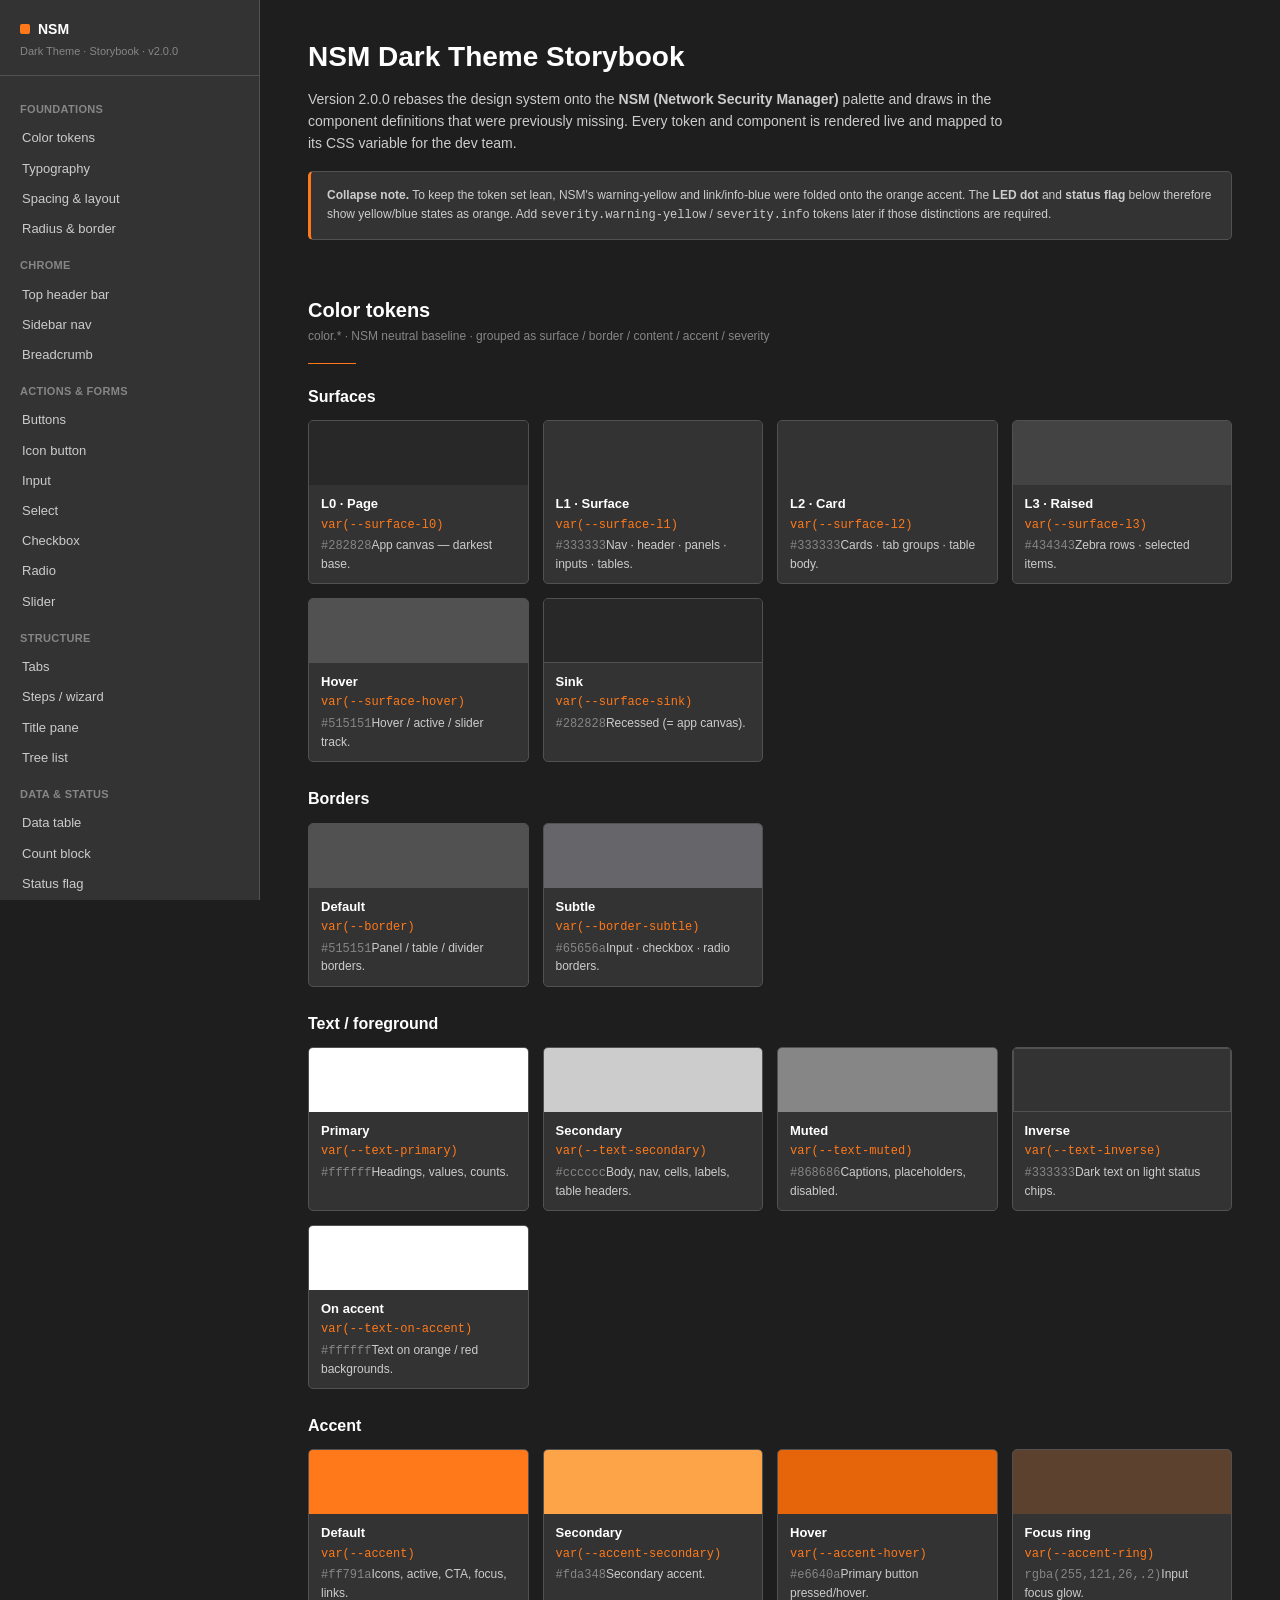
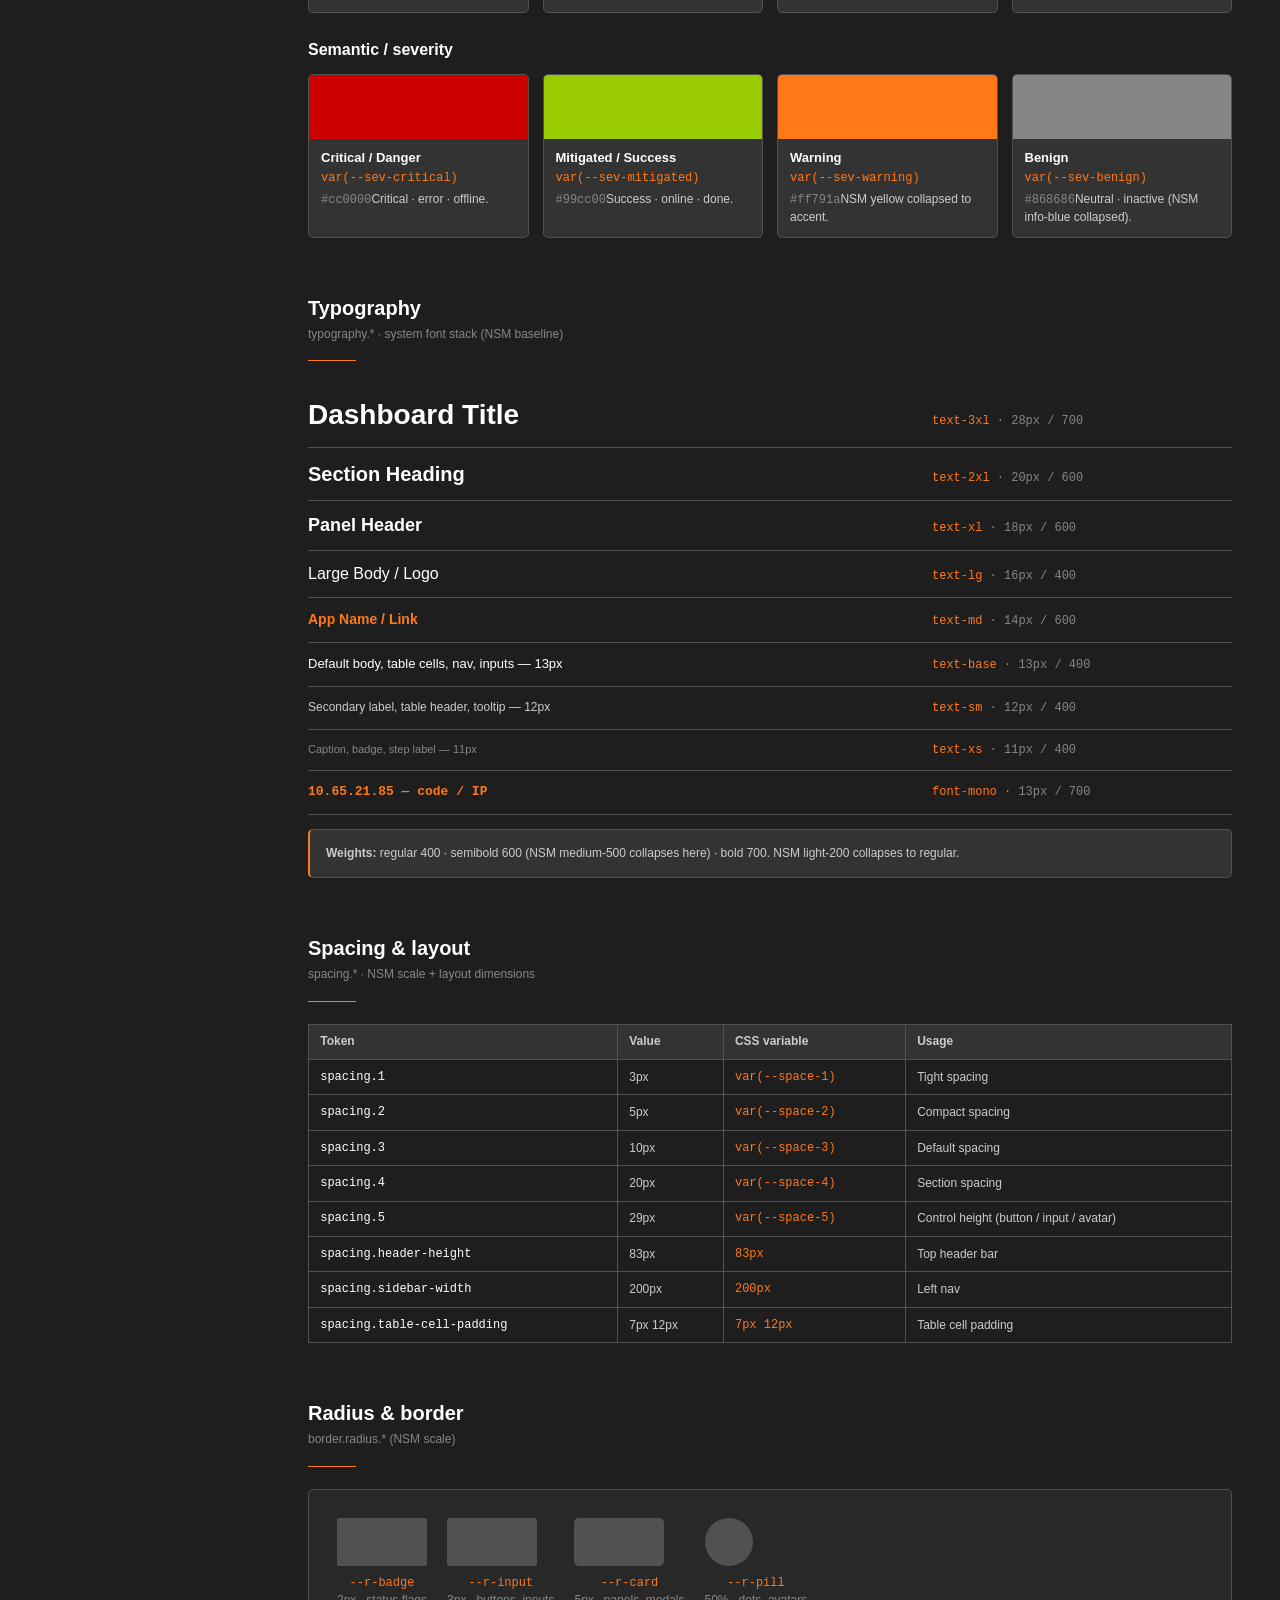
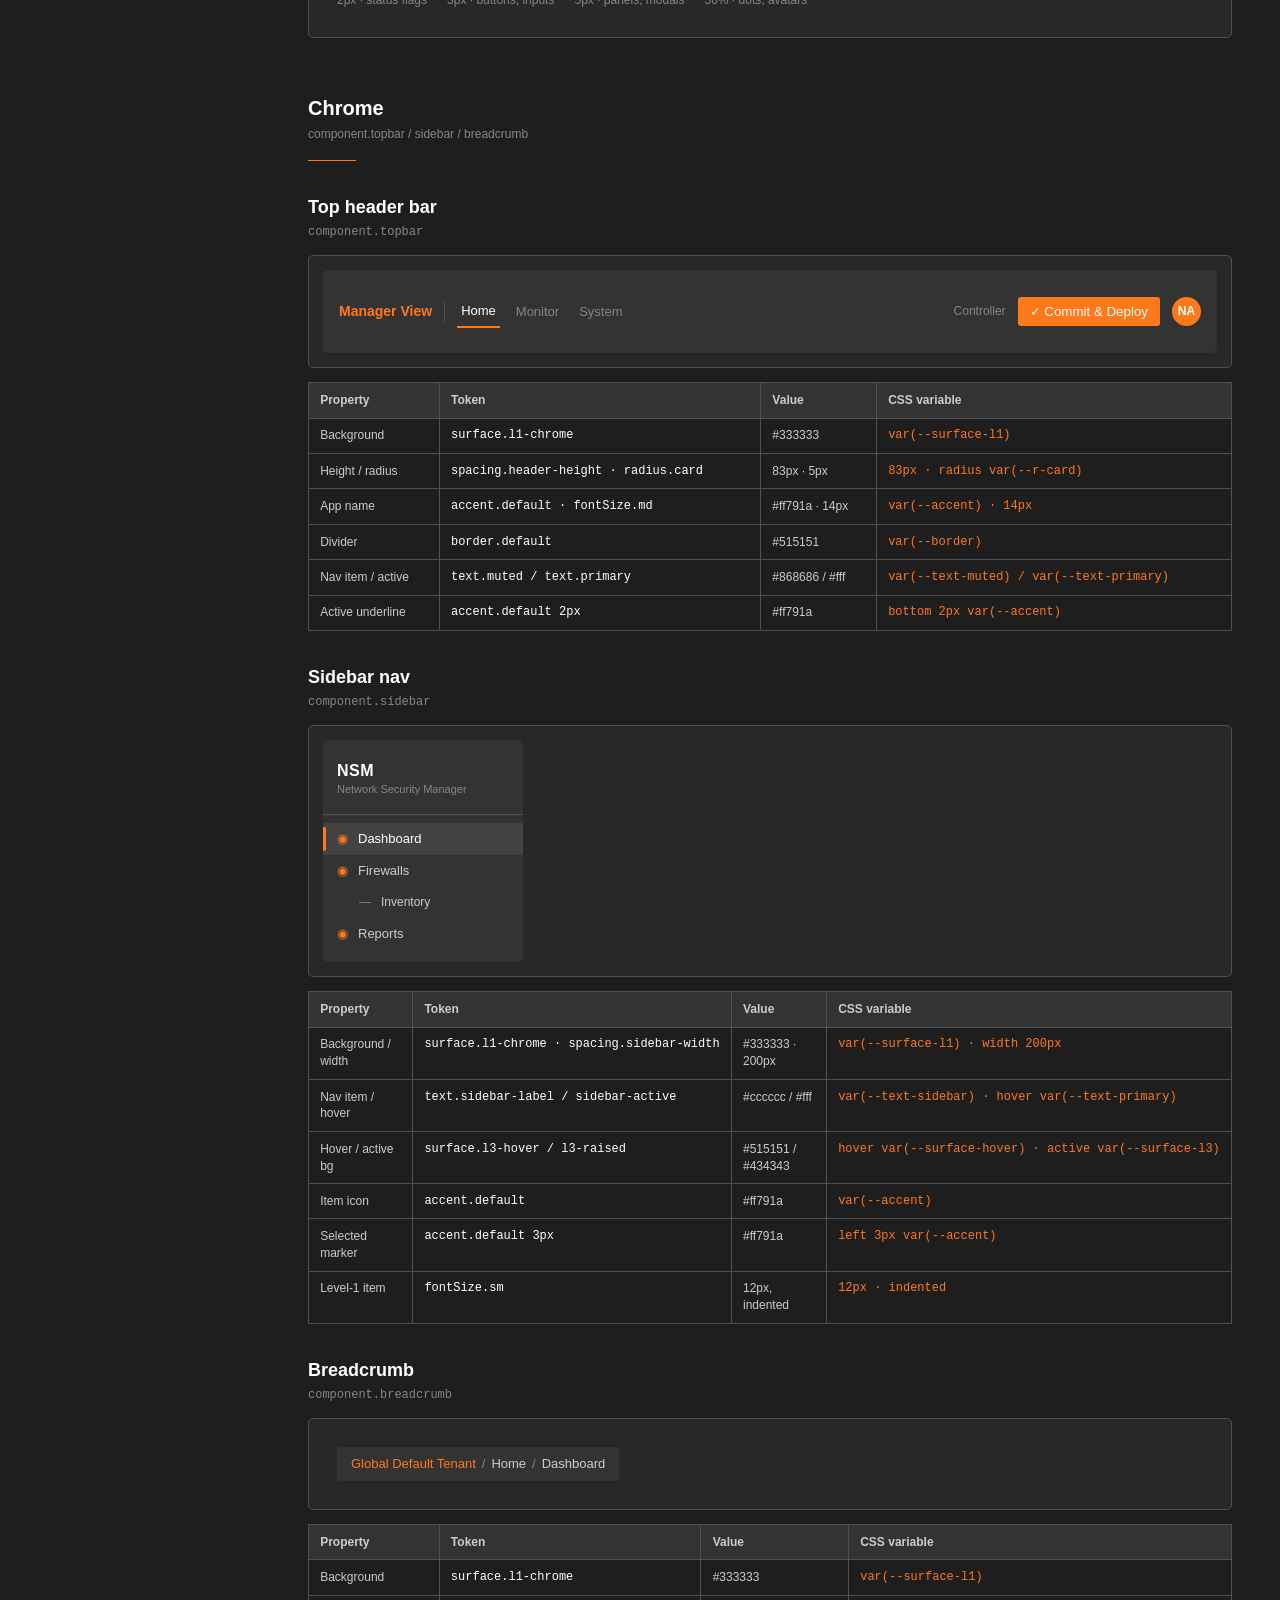
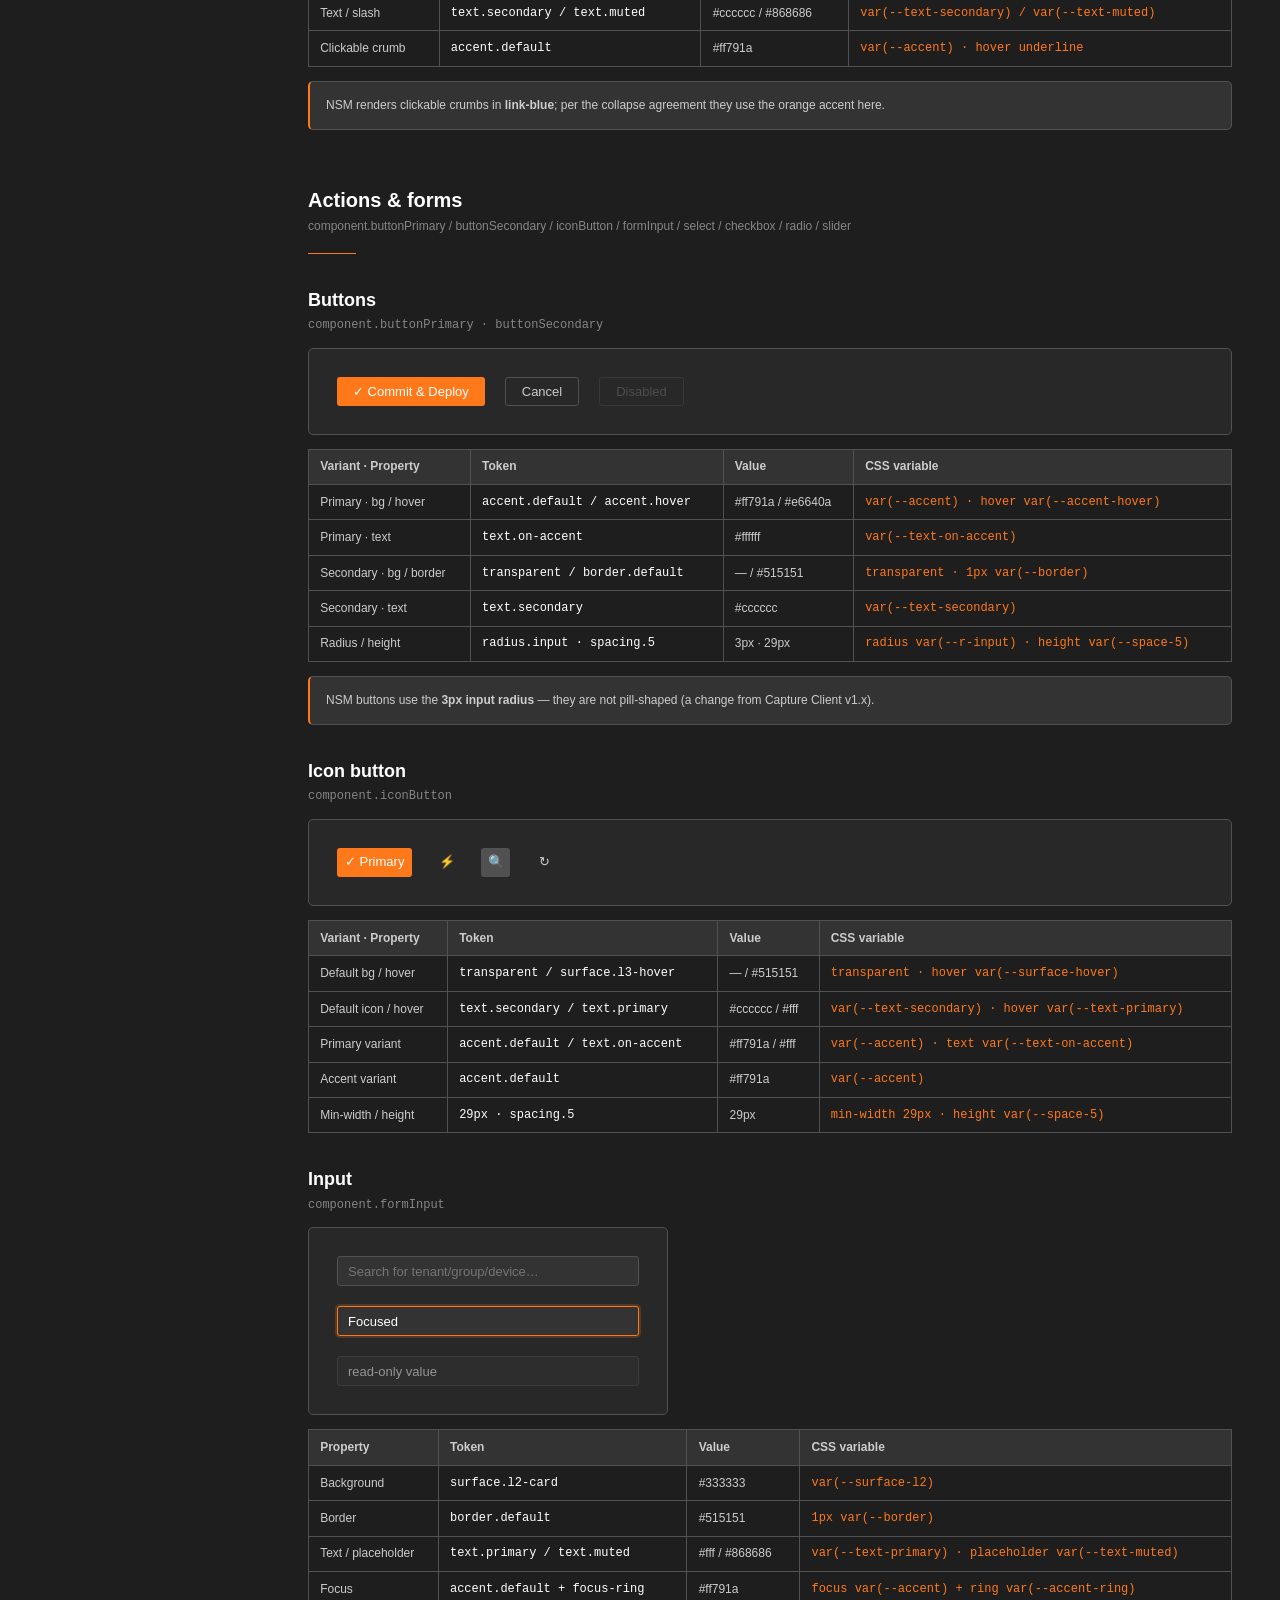
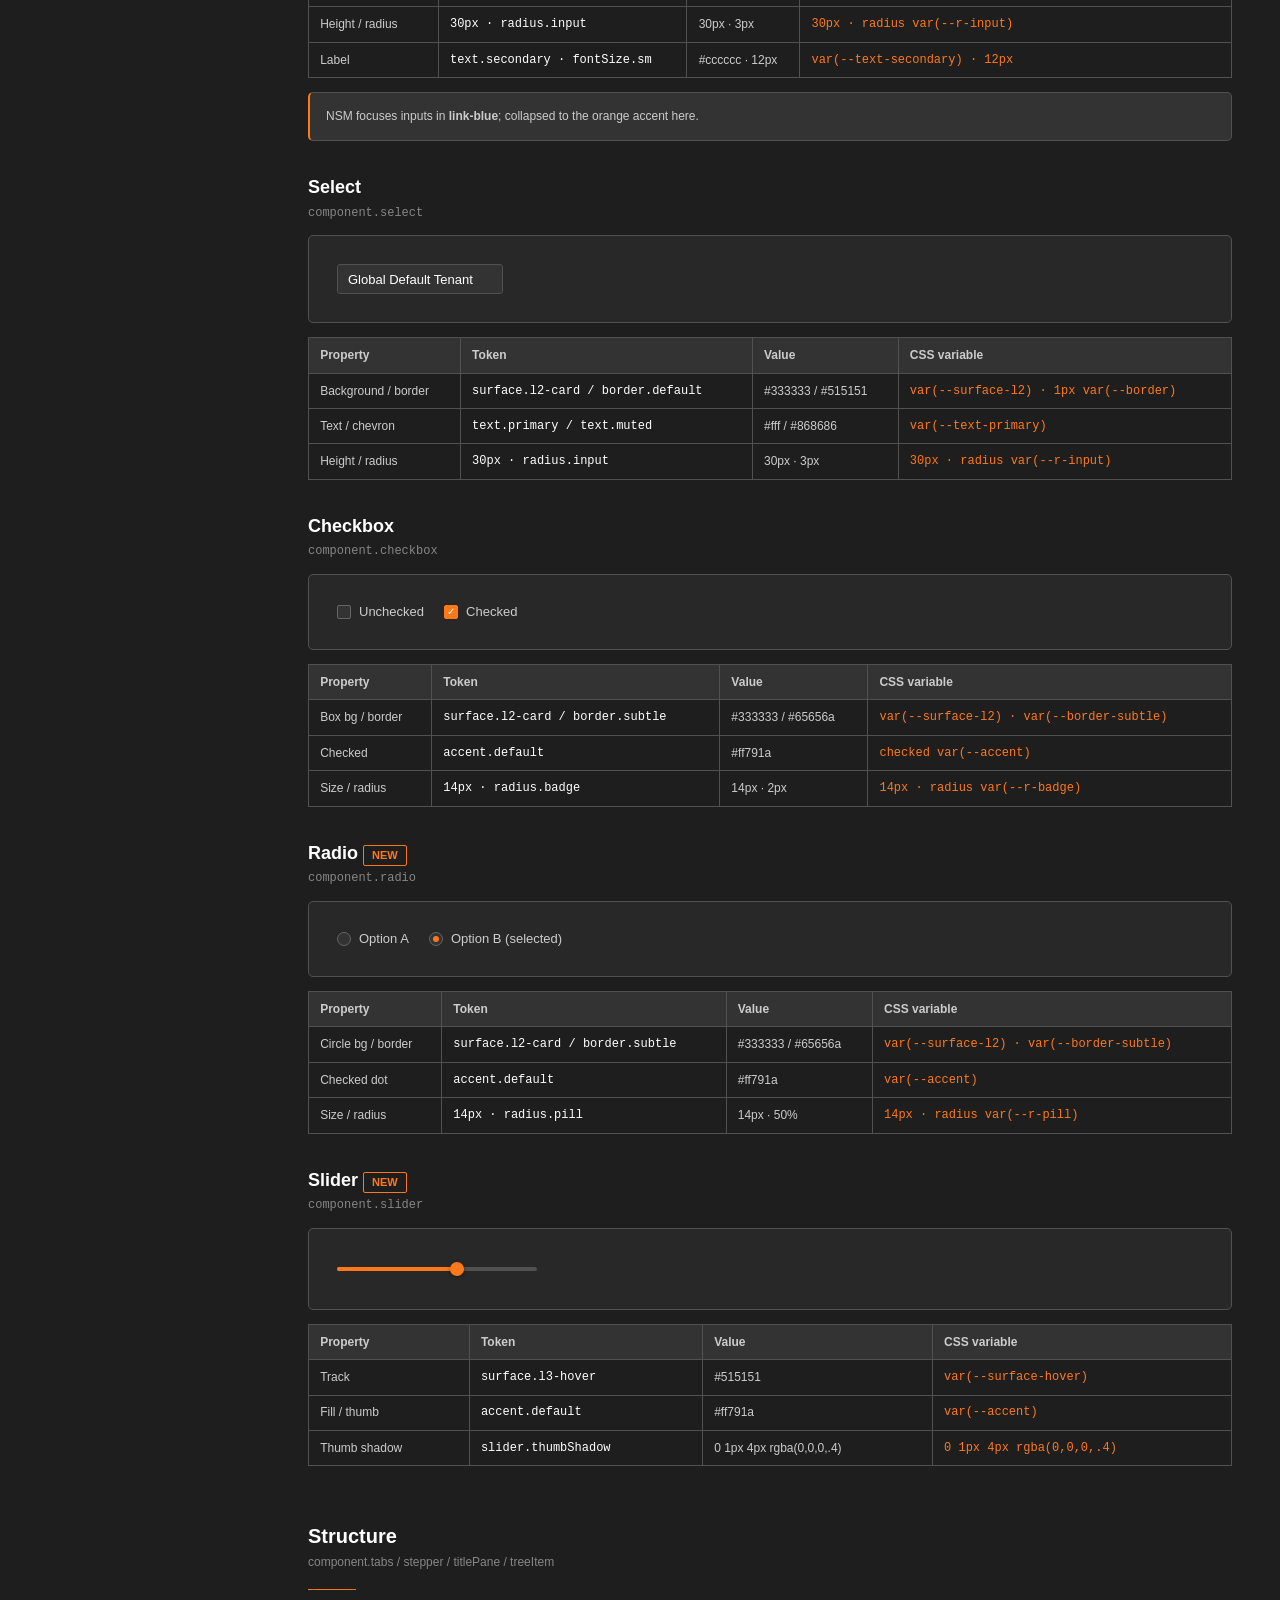
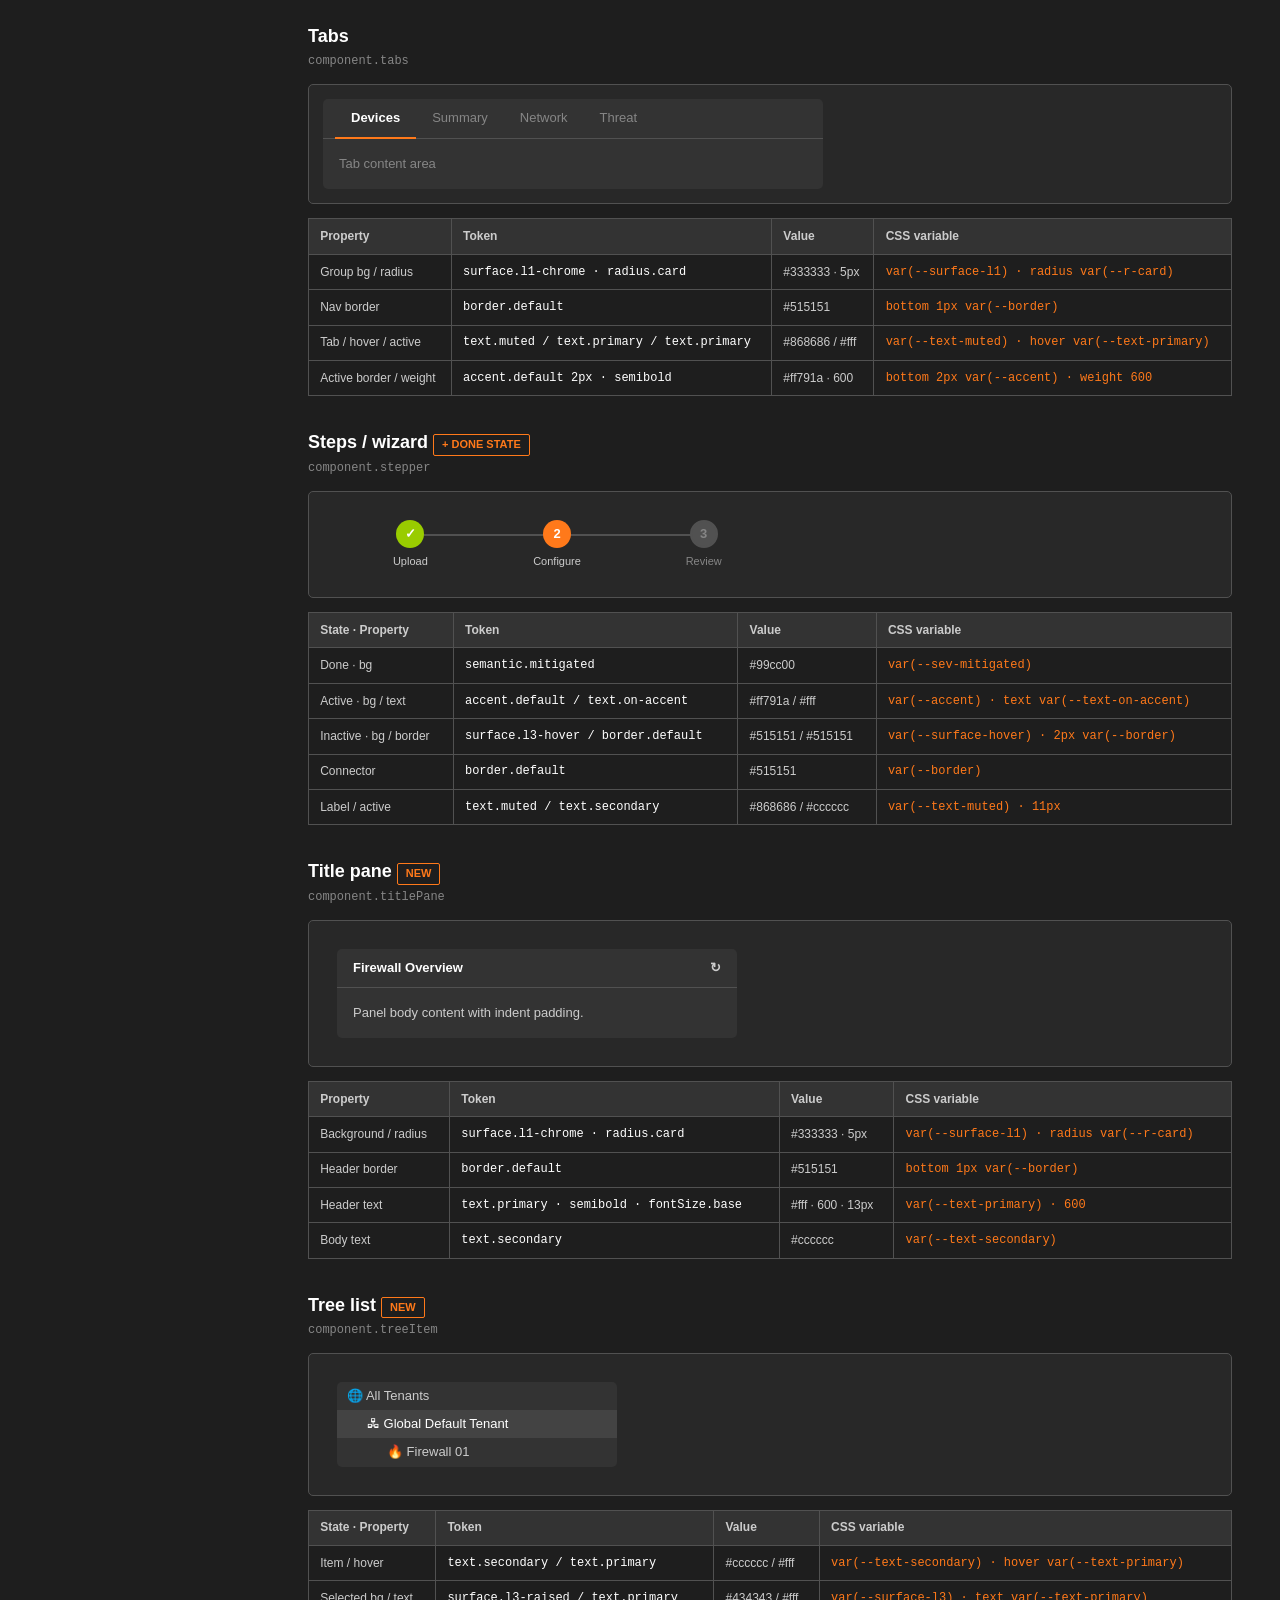
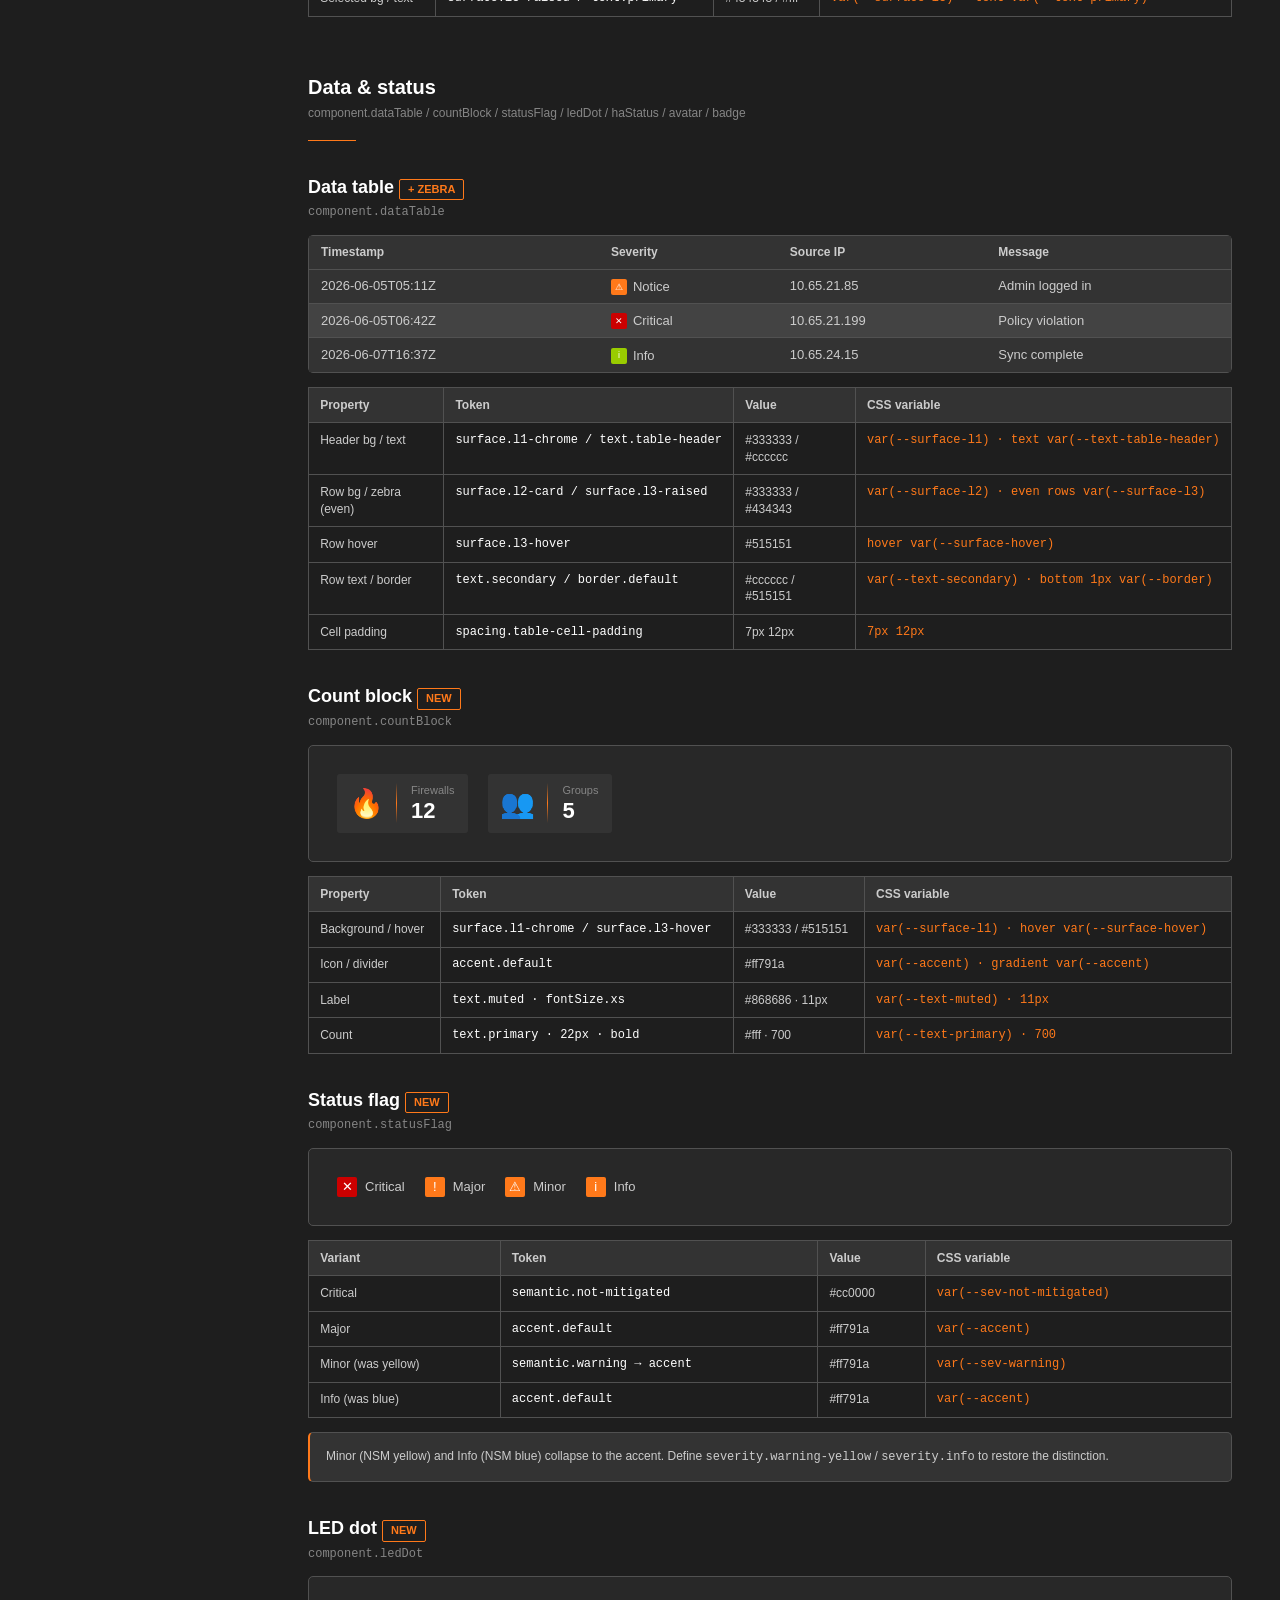
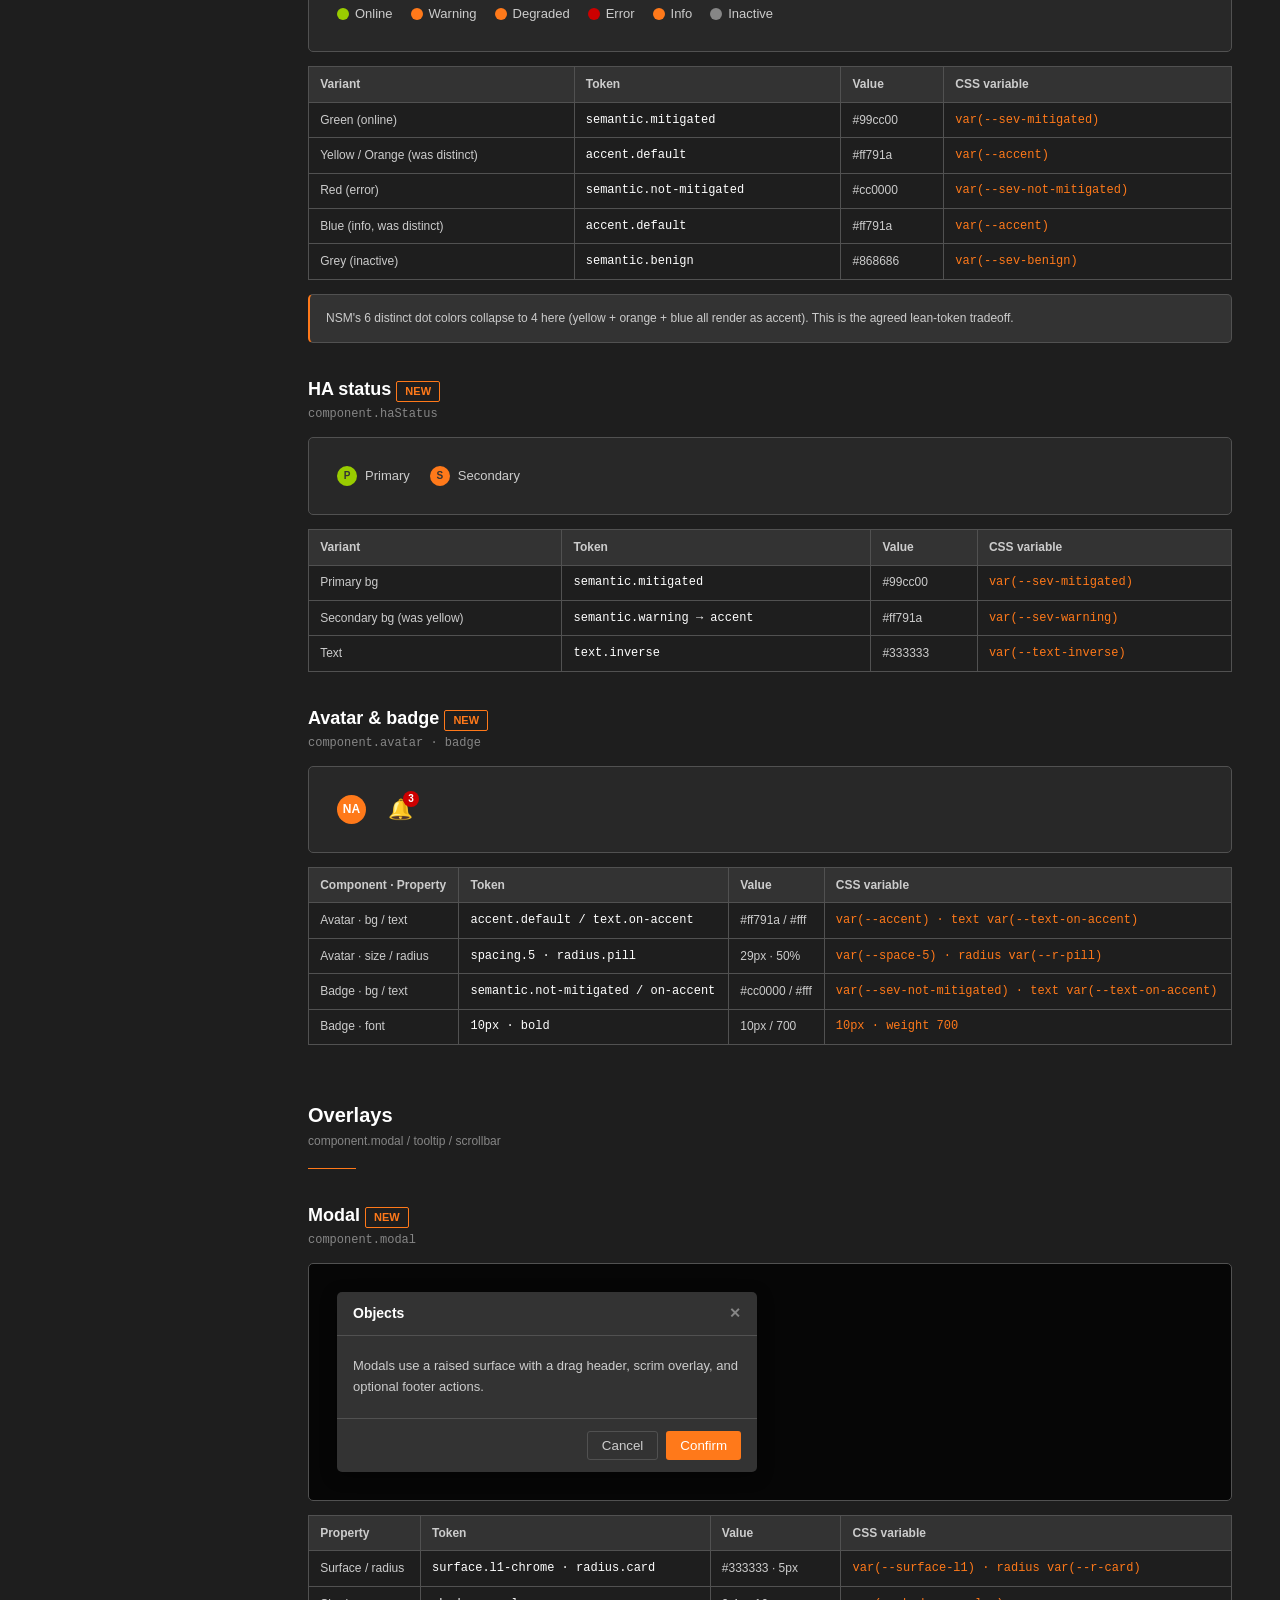
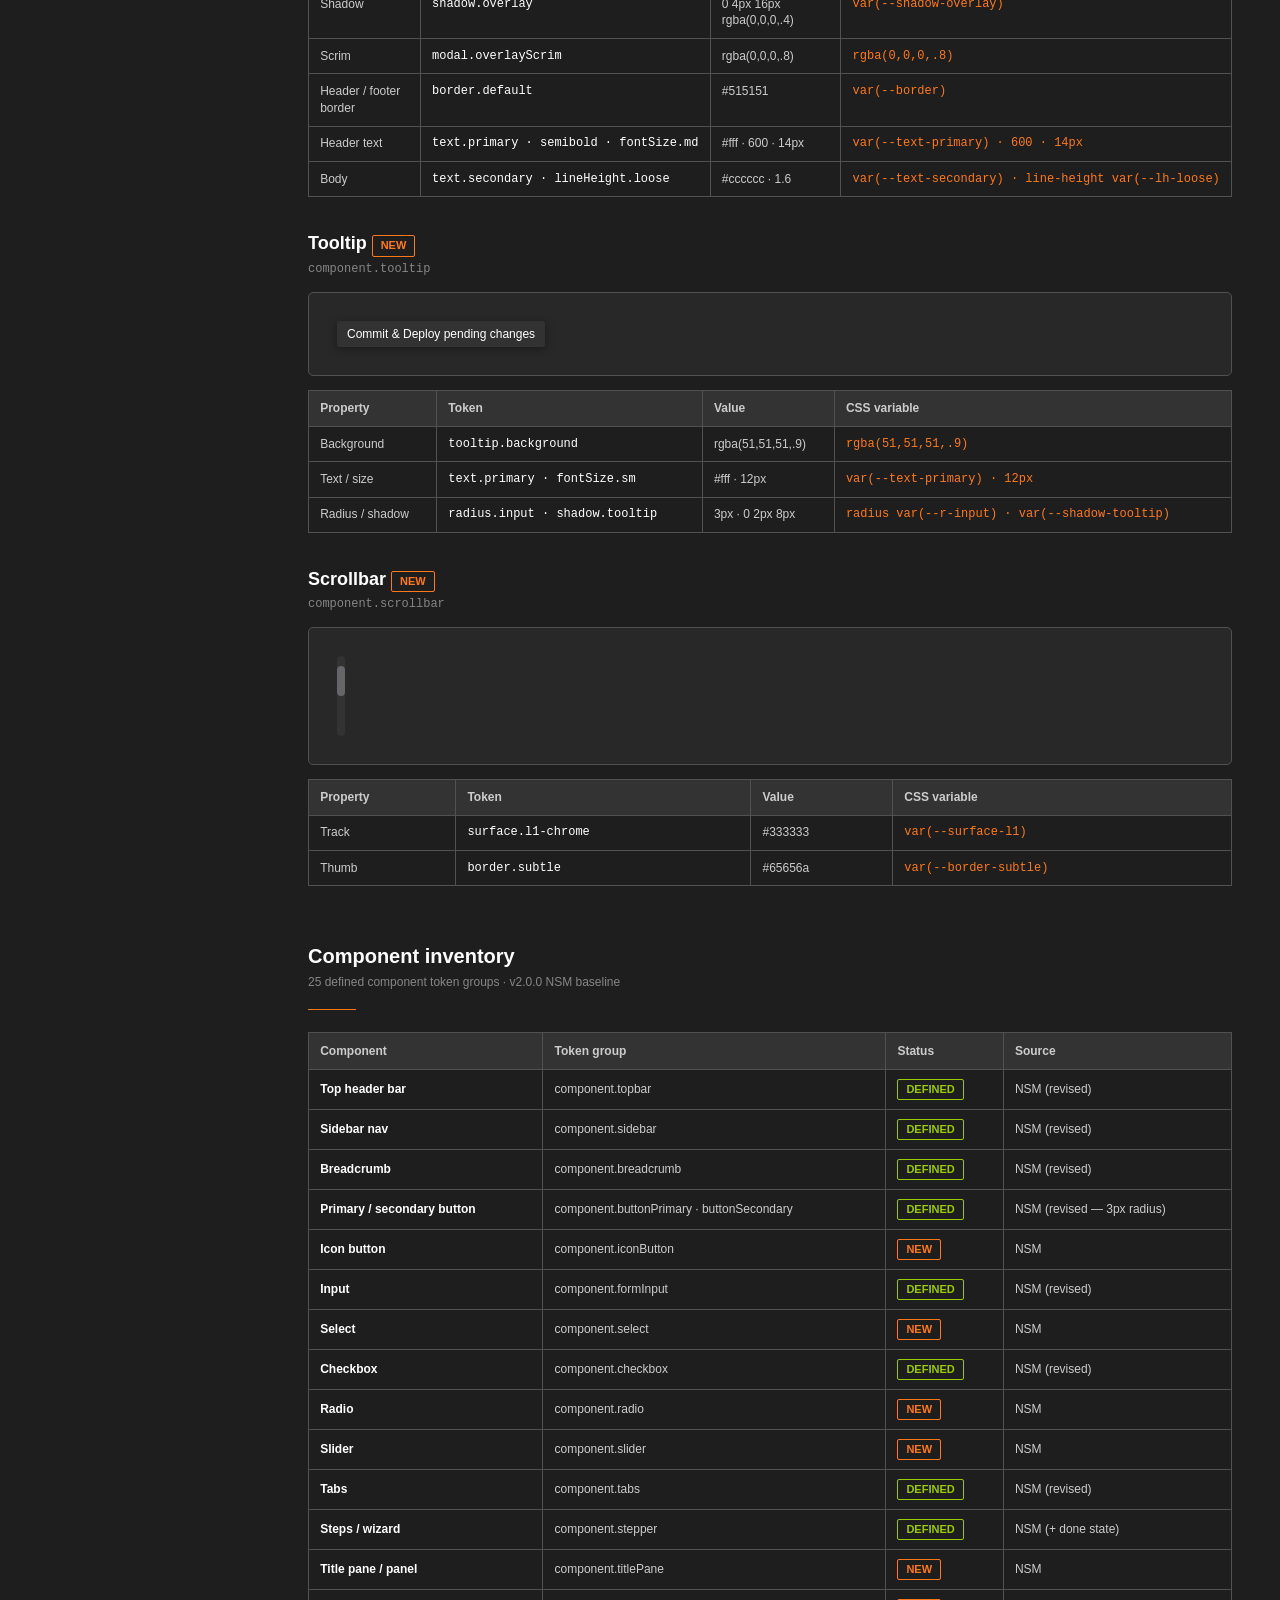
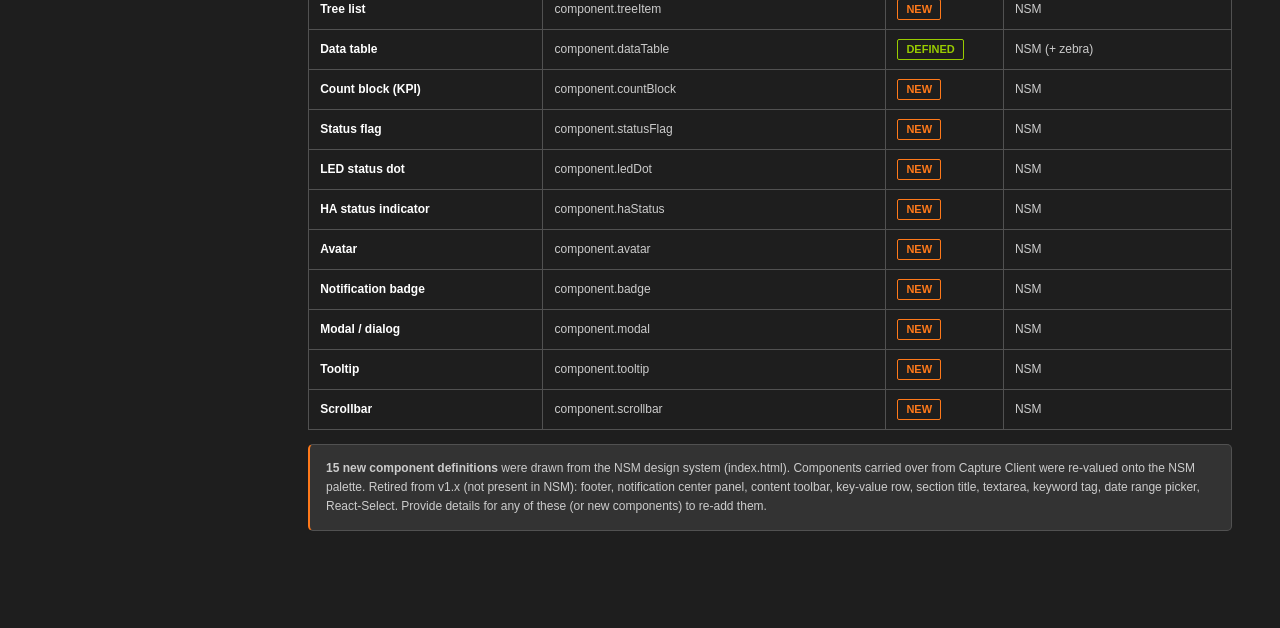
==== commit 62bdac4c: "Publish NSM dark theme design system - Rebase tokens onto NSM palette (v2.0.0); remove all Tailwind " ====
--- a/storybook.html
+++ b/storybook.html
@@ -40,6 +40,7 @@
     --lh-tight:1.1; --lh-snug:1.2; --lh-normal:1.4; --lh-relaxed:1.5; --lh-loose:1.6;
     --fw-regular:400; --fw-semibold:600; --fw-bold:700;
     --r-badge:2px; --r-input:3px; --r-card:5px; --r-pill:50%;
+    --space-1:3px; --space-2:5px; --space-3:10px; --space-4:20px; --space-5:29px;
     --shadow-overlay:0 4px 16px rgba(0,0,0,0.4); --shadow-tooltip:0 2px 8px rgba(0,0,0,0.35);
   }
   * { box-sizing:border-box; }
@@ -143,60 +144,59 @@
     <a href="#scrollbar">Scrollbar</a>
     <div class="group">Reference</div>
     <a href="#inventory">Component inventory</a>
-    <a href="#tailwind">Tailwind token map</a>
   </nav>
   <main class="sb-main">
     <div class="sb-hero">
       <h1>NSM Dark Theme Storybook</h1>
-      <p>Version 2.0.0 rebases the design system onto the <b>NSM (Network Security Manager)</b> palette and draws in the component definitions that were previously missing. Every token and component is rendered live and mapped to its Tailwind utility class for the dev team.</p>
+      <p>Version 2.0.0 rebases the design system onto the <b>NSM (Network Security Manager)</b> palette and draws in the component definitions that were previously missing. Every token and component is rendered live and mapped to its CSS variable for the dev team.</p>
       <div class="sb-callout"><b>Collapse note.</b> To keep the token set lean, NSM's warning-yellow and link/info-blue were folded onto the orange accent. The <b>LED dot</b> and <b>status flag</b> below therefore show yellow/blue states as orange. Add <code>severity.warning-yellow</code> / <code>severity.info</code> tokens later if those distinctions are required.</div>
     </div>
 
     <!-- ════════ COLORS ════════ -->
     <section class="sb-section" id="colors">
       <h2>Color tokens</h2>
-      <div class="sub">color.* · NSM neutral baseline · mapped to Tailwind namespaces surface / border / content / accent / severity</div>
+      <div class="sub">color.* · NSM neutral baseline · grouped as surface / border / content / accent / severity</div>
       <hr class="sb-rule" />
 
       <h3 style="font-family:var(--font-bold);font-weight:700;font-size:var(--fs-lg);color:var(--text-primary);margin:0 0 12px;">Surfaces</h3>
       <div class="swatch-grid">
-        <div class="swatch"><div class="chip" style="background:#282828"></div><div class="meta"><span class="nm">L0 · Page</span><span class="cls">bg-surface-l0</span><span class="hex">#282828</span><span class="use">App canvas — darkest base.</span></div></div>
-        <div class="swatch"><div class="chip" style="background:#333333"></div><div class="meta"><span class="nm">L1 · Surface</span><span class="cls">bg-surface-l1</span><span class="hex">#333333</span><span class="use">Nav · header · panels · inputs · tables.</span></div></div>
-        <div class="swatch"><div class="chip" style="background:#333333"></div><div class="meta"><span class="nm">L2 · Card</span><span class="cls">bg-surface-l2</span><span class="hex">#333333</span><span class="use">Cards · tab groups · table body.</span></div></div>
-        <div class="swatch"><div class="chip" style="background:#434343"></div><div class="meta"><span class="nm">L3 · Raised</span><span class="cls">bg-surface-l3</span><span class="hex">#434343</span><span class="use">Zebra rows · selected items.</span></div></div>
-        <div class="swatch"><div class="chip" style="background:#515151"></div><div class="meta"><span class="nm">Hover</span><span class="cls">bg-surface-hover</span><span class="hex">#515151</span><span class="use">Hover / active / slider track.</span></div></div>
-        <div class="swatch"><div class="chip" style="background:#282828;border-bottom:1px solid #515151"></div><div class="meta"><span class="nm">Sink</span><span class="cls">bg-surface-sink</span><span class="hex">#282828</span><span class="use">Recessed (= app canvas).</span></div></div>
+        <div class="swatch"><div class="chip" style="background:#282828"></div><div class="meta"><span class="nm">L0 · Page</span><span class="cls">var(--surface-l0)</span><span class="hex">#282828</span><span class="use">App canvas — darkest base.</span></div></div>
+        <div class="swatch"><div class="chip" style="background:#333333"></div><div class="meta"><span class="nm">L1 · Surface</span><span class="cls">var(--surface-l1)</span><span class="hex">#333333</span><span class="use">Nav · header · panels · inputs · tables.</span></div></div>
+        <div class="swatch"><div class="chip" style="background:#333333"></div><div class="meta"><span class="nm">L2 · Card</span><span class="cls">var(--surface-l2)</span><span class="hex">#333333</span><span class="use">Cards · tab groups · table body.</span></div></div>
+        <div class="swatch"><div class="chip" style="background:#434343"></div><div class="meta"><span class="nm">L3 · Raised</span><span class="cls">var(--surface-l3)</span><span class="hex">#434343</span><span class="use">Zebra rows · selected items.</span></div></div>
+        <div class="swatch"><div class="chip" style="background:#515151"></div><div class="meta"><span class="nm">Hover</span><span class="cls">var(--surface-hover)</span><span class="hex">#515151</span><span class="use">Hover / active / slider track.</span></div></div>
+        <div class="swatch"><div class="chip" style="background:#282828;border-bottom:1px solid #515151"></div><div class="meta"><span class="nm">Sink</span><span class="cls">var(--surface-sink)</span><span class="hex">#282828</span><span class="use">Recessed (= app canvas).</span></div></div>
       </div>
 
       <h3 style="font-family:var(--font-bold);font-weight:700;font-size:var(--fs-lg);color:var(--text-primary);margin:26px 0 12px;">Borders</h3>
       <div class="swatch-grid">
-        <div class="swatch"><div class="chip" style="background:#515151"></div><div class="meta"><span class="nm">Default</span><span class="cls">border-border</span><span class="hex">#515151</span><span class="use">Panel / table / divider borders.</span></div></div>
-        <div class="swatch"><div class="chip" style="background:#65656a"></div><div class="meta"><span class="nm">Subtle</span><span class="cls">border-border-subtle</span><span class="hex">#65656a</span><span class="use">Input · checkbox · radio borders.</span></div></div>
+        <div class="swatch"><div class="chip" style="background:#515151"></div><div class="meta"><span class="nm">Default</span><span class="cls">var(--border)</span><span class="hex">#515151</span><span class="use">Panel / table / divider borders.</span></div></div>
+        <div class="swatch"><div class="chip" style="background:#65656a"></div><div class="meta"><span class="nm">Subtle</span><span class="cls">var(--border-subtle)</span><span class="hex">#65656a</span><span class="use">Input · checkbox · radio borders.</span></div></div>
       </div>
 
       <h3 style="font-family:var(--font-bold);font-weight:700;font-size:var(--fs-lg);color:var(--text-primary);margin:26px 0 12px;">Text / foreground</h3>
       <div class="swatch-grid">
-        <div class="swatch"><div class="chip" style="background:#ffffff"></div><div class="meta"><span class="nm">Primary</span><span class="cls">text-content-primary</span><span class="hex">#ffffff</span><span class="use">Headings, values, counts.</span></div></div>
-        <div class="swatch"><div class="chip" style="background:#cccccc"></div><div class="meta"><span class="nm">Secondary</span><span class="cls">text-content-secondary</span><span class="hex">#cccccc</span><span class="use">Body, nav, cells, labels, table headers.</span></div></div>
-        <div class="swatch"><div class="chip" style="background:#868686"></div><div class="meta"><span class="nm">Muted</span><span class="cls">text-content-muted</span><span class="hex">#868686</span><span class="use">Captions, placeholders, disabled.</span></div></div>
-        <div class="swatch"><div class="chip" style="background:#333333;border:1px solid #515151"></div><div class="meta"><span class="nm">Inverse</span><span class="cls">text-content-inverse</span><span class="hex">#333333</span><span class="use">Dark text on light status chips.</span></div></div>
-        <div class="swatch"><div class="chip" style="background:#ffffff"></div><div class="meta"><span class="nm">On accent</span><span class="cls">text-content-on-accent</span><span class="hex">#ffffff</span><span class="use">Text on orange / red backgrounds.</span></div></div>
+        <div class="swatch"><div class="chip" style="background:#ffffff"></div><div class="meta"><span class="nm">Primary</span><span class="cls">var(--text-primary)</span><span class="hex">#ffffff</span><span class="use">Headings, values, counts.</span></div></div>
+        <div class="swatch"><div class="chip" style="background:#cccccc"></div><div class="meta"><span class="nm">Secondary</span><span class="cls">var(--text-secondary)</span><span class="hex">#cccccc</span><span class="use">Body, nav, cells, labels, table headers.</span></div></div>
+        <div class="swatch"><div class="chip" style="background:#868686"></div><div class="meta"><span class="nm">Muted</span><span class="cls">var(--text-muted)</span><span class="hex">#868686</span><span class="use">Captions, placeholders, disabled.</span></div></div>
+        <div class="swatch"><div class="chip" style="background:#333333;border:1px solid #515151"></div><div class="meta"><span class="nm">Inverse</span><span class="cls">var(--text-inverse)</span><span class="hex">#333333</span><span class="use">Dark text on light status chips.</span></div></div>
+        <div class="swatch"><div class="chip" style="background:#ffffff"></div><div class="meta"><span class="nm">On accent</span><span class="cls">var(--text-on-accent)</span><span class="hex">#ffffff</span><span class="use">Text on orange / red backgrounds.</span></div></div>
       </div>
 
       <h3 style="font-family:var(--font-bold);font-weight:700;font-size:var(--fs-lg);color:var(--text-primary);margin:26px 0 12px;">Accent</h3>
       <div class="swatch-grid">
-        <div class="swatch"><div class="chip" style="background:#ff791a"></div><div class="meta"><span class="nm">Default</span><span class="cls">bg-accent</span><span class="hex">#ff791a</span><span class="use">Icons, active, CTA, focus, links.</span></div></div>
-        <div class="swatch"><div class="chip" style="background:#fda348"></div><div class="meta"><span class="nm">Secondary</span><span class="cls">bg-accent-secondary</span><span class="hex">#fda348</span><span class="use">Secondary accent.</span></div></div>
-        <div class="swatch"><div class="chip" style="background:#e6640a"></div><div class="meta"><span class="nm">Hover</span><span class="cls">bg-accent-hover</span><span class="hex">#e6640a</span><span class="use">Primary button pressed/hover.</span></div></div>
-        <div class="swatch"><div class="chip" style="background:rgba(255,121,26,0.2)"></div><div class="meta"><span class="nm">Focus ring</span><span class="cls">ring-accent-ring</span><span class="hex">rgba(255,121,26,.2)</span><span class="use">Input focus glow.</span></div></div>
+        <div class="swatch"><div class="chip" style="background:#ff791a"></div><div class="meta"><span class="nm">Default</span><span class="cls">var(--accent)</span><span class="hex">#ff791a</span><span class="use">Icons, active, CTA, focus, links.</span></div></div>
+        <div class="swatch"><div class="chip" style="background:#fda348"></div><div class="meta"><span class="nm">Secondary</span><span class="cls">var(--accent-secondary)</span><span class="hex">#fda348</span><span class="use">Secondary accent.</span></div></div>
+        <div class="swatch"><div class="chip" style="background:#e6640a"></div><div class="meta"><span class="nm">Hover</span><span class="cls">var(--accent-hover)</span><span class="hex">#e6640a</span><span class="use">Primary button pressed/hover.</span></div></div>
+        <div class="swatch"><div class="chip" style="background:rgba(255,121,26,0.2)"></div><div class="meta"><span class="nm">Focus ring</span><span class="cls">var(--accent-ring)</span><span class="hex">rgba(255,121,26,.2)</span><span class="use">Input focus glow.</span></div></div>
       </div>
 
       <h3 style="font-family:var(--font-bold);font-weight:700;font-size:var(--fs-lg);color:var(--text-primary);margin:26px 0 12px;">Semantic / severity</h3>
       <div class="swatch-grid">
-        <div class="swatch"><div class="chip" style="background:#cc0000"></div><div class="meta"><span class="nm">Critical / Danger</span><span class="cls">text-severity-critical</span><span class="hex">#cc0000</span><span class="use">Critical · error · offline.</span></div></div>
-        <div class="swatch"><div class="chip" style="background:#99cc00"></div><div class="meta"><span class="nm">Mitigated / Success</span><span class="cls">text-severity-mitigated</span><span class="hex">#99cc00</span><span class="use">Success · online · done.</span></div></div>
-        <div class="swatch"><div class="chip" style="background:#ff791a"></div><div class="meta"><span class="nm">Warning</span><span class="cls">text-severity-warning</span><span class="hex">#ff791a</span><span class="use">NSM yellow collapsed to accent.</span></div></div>
-        <div class="swatch"><div class="chip" style="background:#868686"></div><div class="meta"><span class="nm">Benign</span><span class="cls">text-severity-benign</span><span class="hex">#868686</span><span class="use">Neutral · inactive (NSM info-blue collapsed).</span></div></div>
+        <div class="swatch"><div class="chip" style="background:#cc0000"></div><div class="meta"><span class="nm">Critical / Danger</span><span class="cls">var(--sev-critical)</span><span class="hex">#cc0000</span><span class="use">Critical · error · offline.</span></div></div>
+        <div class="swatch"><div class="chip" style="background:#99cc00"></div><div class="meta"><span class="nm">Mitigated / Success</span><span class="cls">var(--sev-mitigated)</span><span class="hex">#99cc00</span><span class="use">Success · online · done.</span></div></div>
+        <div class="swatch"><div class="chip" style="background:#ff791a"></div><div class="meta"><span class="nm">Warning</span><span class="cls">var(--sev-warning)</span><span class="hex">#ff791a</span><span class="use">NSM yellow collapsed to accent.</span></div></div>
+        <div class="swatch"><div class="chip" style="background:#868686"></div><div class="meta"><span class="nm">Benign</span><span class="cls">var(--sev-benign)</span><span class="hex">#868686</span><span class="use">Neutral · inactive (NSM info-blue collapsed).</span></div></div>
       </div>
     </section>
 
@@ -223,16 +223,16 @@
       <div class="sub">spacing.* · NSM scale + layout dimensions</div>
       <hr class="sb-rule" />
       <table class="map">
-        <thead><tr><th>Token</th><th>Value</th><th>Tailwind class</th><th>Usage</th></tr></thead>
+        <thead><tr><th>Token</th><th>Value</th><th>CSS variable</th><th>Usage</th></tr></thead>
         <tbody>
-          <tr><td class="tok">spacing.1</td><td>3px</td><td class="cls">p-1 / gap-1</td><td>Tight spacing</td></tr>
-          <tr><td class="tok">spacing.2</td><td>5px</td><td class="cls">p-2 / gap-2</td><td>Compact spacing</td></tr>
-          <tr><td class="tok">spacing.3</td><td>10px</td><td class="cls">p-3 / gap-3</td><td>Default spacing</td></tr>
-          <tr><td class="tok">spacing.4</td><td>20px</td><td class="cls">p-4 / gap-4</td><td>Section spacing</td></tr>
-          <tr><td class="tok">spacing.5</td><td>29px</td><td class="cls">h-5</td><td>Control height (button / input / avatar)</td></tr>
-          <tr><td class="tok">spacing.header-height</td><td>83px</td><td class="cls">h-header-h</td><td>Top header bar</td></tr>
-          <tr><td class="tok">spacing.sidebar-width</td><td>200px</td><td class="cls">w-sidebar-w</td><td>Left nav</td></tr>
-          <tr><td class="tok">spacing.table-cell-padding</td><td>7px 12px</td><td class="cls">py-[7px] px-3</td><td>Table cell padding</td></tr>
+          <tr><td class="tok">spacing.1</td><td>3px</td><td class="cls">var(--space-1)</td><td>Tight spacing</td></tr>
+          <tr><td class="tok">spacing.2</td><td>5px</td><td class="cls">var(--space-2)</td><td>Compact spacing</td></tr>
+          <tr><td class="tok">spacing.3</td><td>10px</td><td class="cls">var(--space-3)</td><td>Default spacing</td></tr>
+          <tr><td class="tok">spacing.4</td><td>20px</td><td class="cls">var(--space-4)</td><td>Section spacing</td></tr>
+          <tr><td class="tok">spacing.5</td><td>29px</td><td class="cls">var(--space-5)</td><td>Control height (button / input / avatar)</td></tr>
+          <tr><td class="tok">spacing.header-height</td><td>83px</td><td class="cls">83px</td><td>Top header bar</td></tr>
+          <tr><td class="tok">spacing.sidebar-width</td><td>200px</td><td class="cls">200px</td><td>Left nav</td></tr>
+          <tr><td class="tok">spacing.table-cell-padding</td><td>7px 12px</td><td class="cls">7px 12px</td><td>Table cell padding</td></tr>
         </tbody>
       </table>
     </section>
@@ -243,10 +243,10 @@
       <div class="sub">border.radius.* (NSM scale)</div>
       <hr class="sb-rule" />
       <div class="sb-canvas">
-        <div style="text-align:center"><div style="width:90px;height:48px;background:var(--surface-hover);border-radius:2px"></div><div style="font-size:var(--fs-sm);margin-top:8px;color:var(--text-muted)"><span style="color:var(--accent);font-family:var(--font-mono)">rounded-badge</span><br>2px · status flags</div></div>
-        <div style="text-align:center"><div style="width:90px;height:48px;background:var(--surface-hover);border-radius:3px"></div><div style="font-size:var(--fs-sm);margin-top:8px;color:var(--text-muted)"><span style="color:var(--accent);font-family:var(--font-mono)">rounded-input</span><br>3px · buttons, inputs</div></div>
-        <div style="text-align:center"><div style="width:90px;height:48px;background:var(--surface-hover);border-radius:5px"></div><div style="font-size:var(--fs-sm);margin-top:8px;color:var(--text-muted)"><span style="color:var(--accent);font-family:var(--font-mono)">rounded-card</span><br>5px · panels, modals</div></div>
-        <div style="text-align:center"><div style="width:48px;height:48px;background:var(--surface-hover);border-radius:50%"></div><div style="font-size:var(--fs-sm);margin-top:8px;color:var(--text-muted)"><span style="color:var(--accent);font-family:var(--font-mono)">rounded-pill</span><br>50% · dots, avatars</div></div>
+        <div style="text-align:center"><div style="width:90px;height:48px;background:var(--surface-hover);border-radius:2px"></div><div style="font-size:var(--fs-sm);margin-top:8px;color:var(--text-muted)"><span style="color:var(--accent);font-family:var(--font-mono)">--r-badge</span><br>2px · status flags</div></div>
+        <div style="text-align:center"><div style="width:90px;height:48px;background:var(--surface-hover);border-radius:3px"></div><div style="font-size:var(--fs-sm);margin-top:8px;color:var(--text-muted)"><span style="color:var(--accent);font-family:var(--font-mono)">--r-input</span><br>3px · buttons, inputs</div></div>
+        <div style="text-align:center"><div style="width:90px;height:48px;background:var(--surface-hover);border-radius:5px"></div><div style="font-size:var(--fs-sm);margin-top:8px;color:var(--text-muted)"><span style="color:var(--accent);font-family:var(--font-mono)">--r-card</span><br>5px · panels, modals</div></div>
+        <div style="text-align:center"><div style="width:48px;height:48px;background:var(--surface-hover);border-radius:50%"></div><div style="font-size:var(--fs-sm);margin-top:8px;color:var(--text-muted)"><span style="color:var(--accent);font-family:var(--font-mono)">--r-pill</span><br>50% · dots, avatars</div></div>
       </div>
     </section>
 
@@ -270,13 +270,13 @@
             <span style="width:29px;height:29px;border-radius:50%;background:var(--accent);color:#fff;display:inline-flex;align-items:center;justify-content:center;font-weight:700;font-size:var(--fs-sm)">NA</span>
           </div>
         </div>
-        <table class="map"><thead><tr><th>Property</th><th>Token</th><th>Value</th><th>Tailwind</th></tr></thead><tbody>
-          <tr><td>Background</td><td class="tok">surface.l1-chrome</td><td>#333333</td><td class="cls">bg-surface-l1</td></tr>
-          <tr><td>Height / radius</td><td class="tok">spacing.header-height · radius.card</td><td>83px · 5px</td><td class="cls">h-header-h rounded-card</td></tr>
-          <tr><td>App name</td><td class="tok">accent.default · fontSize.md</td><td>#ff791a · 14px</td><td class="cls">text-accent text-md</td></tr>
-          <tr><td>Divider</td><td class="tok">border.default</td><td>#515151</td><td class="cls">bg-border</td></tr>
-          <tr><td>Nav item / active</td><td class="tok">text.muted / text.primary</td><td>#868686 / #fff</td><td class="cls">text-content-muted / text-content-primary</td></tr>
-          <tr><td>Active underline</td><td class="tok">accent.default 2px</td><td>#ff791a</td><td class="cls">border-b-2 border-accent</td></tr>
+        <table class="map"><thead><tr><th>Property</th><th>Token</th><th>Value</th><th>CSS variable</th></tr></thead><tbody>
+          <tr><td>Background</td><td class="tok">surface.l1-chrome</td><td>#333333</td><td class="cls">var(--surface-l1)</td></tr>
+          <tr><td>Height / radius</td><td class="tok">spacing.header-height · radius.card</td><td>83px · 5px</td><td class="cls">83px · radius var(--r-card)</td></tr>
+          <tr><td>App name</td><td class="tok">accent.default · fontSize.md</td><td>#ff791a · 14px</td><td class="cls">var(--accent) · 14px</td></tr>
+          <tr><td>Divider</td><td class="tok">border.default</td><td>#515151</td><td class="cls">var(--border)</td></tr>
+          <tr><td>Nav item / active</td><td class="tok">text.muted / text.primary</td><td>#868686 / #fff</td><td class="cls">var(--text-muted) / var(--text-primary)</td></tr>
+          <tr><td>Active underline</td><td class="tok">accent.default 2px</td><td>#ff791a</td><td class="cls">bottom 2px var(--accent)</td></tr>
         </tbody></table>
       </div>
 
@@ -291,13 +291,13 @@
             <div style="display:flex;align-items:center;gap:10px;padding:7px 14px;color:var(--text-sidebar)"><span style="color:var(--accent)">◉</span> Reports</div>
           </nav>
         </div>
-        <table class="map"><thead><tr><th>Property</th><th>Token</th><th>Value</th><th>Tailwind</th></tr></thead><tbody>
-          <tr><td>Background / width</td><td class="tok">surface.l1-chrome · spacing.sidebar-width</td><td>#333333 · 200px</td><td class="cls">bg-surface-l1 w-sidebar-w</td></tr>
-          <tr><td>Nav item / hover</td><td class="tok">text.sidebar-label / sidebar-active</td><td>#cccccc / #fff</td><td class="cls">text-content-sidebar / hover:text-content-sidebar-active</td></tr>
-          <tr><td>Hover / active bg</td><td class="tok">surface.l3-hover / l3-raised</td><td>#515151 / #434343</td><td class="cls">hover:bg-surface-hover · bg-surface-l3</td></tr>
-          <tr><td>Item icon</td><td class="tok">accent.default</td><td>#ff791a</td><td class="cls">text-accent</td></tr>
-          <tr><td>Selected marker</td><td class="tok">accent.default 3px</td><td>#ff791a</td><td class="cls">border-l-[3px] border-accent</td></tr>
-          <tr><td>Level-1 item</td><td class="tok">fontSize.sm</td><td>12px, indented</td><td class="cls">text-sm pl-9</td></tr>
+        <table class="map"><thead><tr><th>Property</th><th>Token</th><th>Value</th><th>CSS variable</th></tr></thead><tbody>
+          <tr><td>Background / width</td><td class="tok">surface.l1-chrome · spacing.sidebar-width</td><td>#333333 · 200px</td><td class="cls">var(--surface-l1) · width 200px</td></tr>
+          <tr><td>Nav item / hover</td><td class="tok">text.sidebar-label / sidebar-active</td><td>#cccccc / #fff</td><td class="cls">var(--text-sidebar) · hover var(--text-primary)</td></tr>
+          <tr><td>Hover / active bg</td><td class="tok">surface.l3-hover / l3-raised</td><td>#515151 / #434343</td><td class="cls">hover var(--surface-hover) · active var(--surface-l3)</td></tr>
+          <tr><td>Item icon</td><td class="tok">accent.default</td><td>#ff791a</td><td class="cls">var(--accent)</td></tr>
+          <tr><td>Selected marker</td><td class="tok">accent.default 3px</td><td>#ff791a</td><td class="cls">left 3px var(--accent)</td></tr>
+          <tr><td>Level-1 item</td><td class="tok">fontSize.sm</td><td>12px, indented</td><td class="cls">12px · indented</td></tr>
         </tbody></table>
       </div>
 
@@ -310,10 +310,10 @@
             <span style="color:var(--text-muted);margin:0 2px">/</span><span>Dashboard</span>
           </div>
         </div>
-        <table class="map"><thead><tr><th>Property</th><th>Token</th><th>Value</th><th>Tailwind</th></tr></thead><tbody>
-          <tr><td>Background</td><td class="tok">surface.l1-chrome</td><td>#333333</td><td class="cls">bg-surface-l1</td></tr>
-          <tr><td>Text / slash</td><td class="tok">text.secondary / text.muted</td><td>#cccccc / #868686</td><td class="cls">text-content-secondary / text-content-muted</td></tr>
-          <tr><td>Clickable crumb</td><td class="tok">accent.default</td><td>#ff791a</td><td class="cls">text-accent hover:underline</td></tr>
+        <table class="map"><thead><tr><th>Property</th><th>Token</th><th>Value</th><th>CSS variable</th></tr></thead><tbody>
+          <tr><td>Background</td><td class="tok">surface.l1-chrome</td><td>#333333</td><td class="cls">var(--surface-l1)</td></tr>
+          <tr><td>Text / slash</td><td class="tok">text.secondary / text.muted</td><td>#cccccc / #868686</td><td class="cls">var(--text-secondary) / var(--text-muted)</td></tr>
+          <tr><td>Clickable crumb</td><td class="tok">accent.default</td><td>#ff791a</td><td class="cls">var(--accent) · hover underline</td></tr>
         </tbody></table>
         <div class="note">NSM renders clickable crumbs in <b>link-blue</b>; per the collapse agreement they use the orange accent here.</div>
       </div>
@@ -332,12 +332,12 @@
           <button style="background:transparent;color:var(--text-secondary);border:1px solid var(--border);border-radius:var(--r-input);height:29px;padding:0 16px;font-family:var(--font-base);font-size:var(--fs-base);cursor:pointer">Cancel</button>
           <button style="background:transparent;color:var(--text-muted);border:1px solid var(--border);border-radius:var(--r-input);height:29px;padding:0 16px;font-size:var(--fs-base);cursor:not-allowed;opacity:.4">Disabled</button>
         </div>
-        <table class="map"><thead><tr><th>Variant · Property</th><th>Token</th><th>Value</th><th>Tailwind</th></tr></thead><tbody>
-          <tr><td>Primary · bg / hover</td><td class="tok">accent.default / accent.hover</td><td>#ff791a / #e6640a</td><td class="cls">bg-accent hover:bg-accent-hover</td></tr>
-          <tr><td>Primary · text</td><td class="tok">text.on-accent</td><td>#ffffff</td><td class="cls">text-content-on-accent</td></tr>
-          <tr><td>Secondary · bg / border</td><td class="tok">transparent / border.default</td><td>— / #515151</td><td class="cls">bg-transparent border border-border</td></tr>
-          <tr><td>Secondary · text</td><td class="tok">text.secondary</td><td>#cccccc</td><td class="cls">text-content-secondary</td></tr>
-          <tr><td>Radius / height</td><td class="tok">radius.input · spacing.5</td><td>3px · 29px</td><td class="cls">rounded-input h-5</td></tr>
+        <table class="map"><thead><tr><th>Variant · Property</th><th>Token</th><th>Value</th><th>CSS variable</th></tr></thead><tbody>
+          <tr><td>Primary · bg / hover</td><td class="tok">accent.default / accent.hover</td><td>#ff791a / #e6640a</td><td class="cls">var(--accent) · hover var(--accent-hover)</td></tr>
+          <tr><td>Primary · text</td><td class="tok">text.on-accent</td><td>#ffffff</td><td class="cls">var(--text-on-accent)</td></tr>
+          <tr><td>Secondary · bg / border</td><td class="tok">transparent / border.default</td><td>— / #515151</td><td class="cls">transparent · 1px var(--border)</td></tr>
+          <tr><td>Secondary · text</td><td class="tok">text.secondary</td><td>#cccccc</td><td class="cls">var(--text-secondary)</td></tr>
+          <tr><td>Radius / height</td><td class="tok">radius.input · spacing.5</td><td>3px · 29px</td><td class="cls">radius var(--r-input) · height var(--space-5)</td></tr>
         </tbody></table>
         <div class="note">NSM buttons use the <b>3px input radius</b> — they are not pill-shaped (a change from Capture Client v1.x).</div>
       </div>
@@ -350,12 +350,12 @@
           <span style="height:29px;min-width:29px;border-radius:var(--r-input);background:var(--surface-hover);color:var(--text-primary);display:inline-flex;align-items:center;justify-content:center">🔍</span>
           <span style="height:29px;min-width:29px;border-radius:var(--r-input);color:var(--text-secondary);display:inline-flex;align-items:center;justify-content:center">↻</span>
         </div>
-        <table class="map"><thead><tr><th>Variant · Property</th><th>Token</th><th>Value</th><th>Tailwind</th></tr></thead><tbody>
-          <tr><td>Default bg / hover</td><td class="tok">transparent / surface.l3-hover</td><td>— / #515151</td><td class="cls">bg-transparent hover:bg-surface-hover</td></tr>
-          <tr><td>Default icon / hover</td><td class="tok">text.secondary / text.primary</td><td>#cccccc / #fff</td><td class="cls">text-content-secondary / hover:text-content-primary</td></tr>
-          <tr><td>Primary variant</td><td class="tok">accent.default / text.on-accent</td><td>#ff791a / #fff</td><td class="cls">bg-accent text-content-on-accent</td></tr>
-          <tr><td>Accent variant</td><td class="tok">accent.default</td><td>#ff791a</td><td class="cls">text-accent</td></tr>
-          <tr><td>Min-width / height</td><td class="tok">29px · spacing.5</td><td>29px</td><td class="cls">min-w-[29px] h-5</td></tr>
+        <table class="map"><thead><tr><th>Variant · Property</th><th>Token</th><th>Value</th><th>CSS variable</th></tr></thead><tbody>
+          <tr><td>Default bg / hover</td><td class="tok">transparent / surface.l3-hover</td><td>— / #515151</td><td class="cls">transparent · hover var(--surface-hover)</td></tr>
+          <tr><td>Default icon / hover</td><td class="tok">text.secondary / text.primary</td><td>#cccccc / #fff</td><td class="cls">var(--text-secondary) · hover var(--text-primary)</td></tr>
+          <tr><td>Primary variant</td><td class="tok">accent.default / text.on-accent</td><td>#ff791a / #fff</td><td class="cls">var(--accent) · text var(--text-on-accent)</td></tr>
+          <tr><td>Accent variant</td><td class="tok">accent.default</td><td>#ff791a</td><td class="cls">var(--accent)</td></tr>
+          <tr><td>Min-width / height</td><td class="tok">29px · spacing.5</td><td>29px</td><td class="cls">min-width 29px · height var(--space-5)</td></tr>
         </tbody></table>
       </div>
 
@@ -366,13 +366,13 @@
           <input value="Focused" style="width:100%;height:30px;background:var(--surface-l2);border:1px solid var(--accent);box-shadow:0 0 0 2px var(--accent-ring);color:var(--text-primary);font-size:var(--fs-base);border-radius:var(--r-input);padding:6px 10px" />
           <input disabled value="read-only value" style="width:100%;height:30px;background:var(--surface-l2);border:1px solid var(--border);color:var(--text-primary);font-size:var(--fs-base);border-radius:var(--r-input);padding:6px 10px;opacity:.5" />
         </div>
-        <table class="map"><thead><tr><th>Property</th><th>Token</th><th>Value</th><th>Tailwind</th></tr></thead><tbody>
-          <tr><td>Background</td><td class="tok">surface.l2-card</td><td>#333333</td><td class="cls">bg-surface-l2</td></tr>
-          <tr><td>Border</td><td class="tok">border.default</td><td>#515151</td><td class="cls">border border-border</td></tr>
-          <tr><td>Text / placeholder</td><td class="tok">text.primary / text.muted</td><td>#fff / #868686</td><td class="cls">text-content-primary placeholder:text-content-muted</td></tr>
-          <tr><td>Focus</td><td class="tok">accent.default + focus-ring</td><td>#ff791a</td><td class="cls">focus:border-accent focus:shadow-focus-accent</td></tr>
-          <tr><td>Height / radius</td><td class="tok">30px · radius.input</td><td>30px · 3px</td><td class="cls">h-[30px] rounded-input</td></tr>
-          <tr><td>Label</td><td class="tok">text.secondary · fontSize.sm</td><td>#cccccc · 12px</td><td class="cls">text-content-secondary text-sm</td></tr>
+        <table class="map"><thead><tr><th>Property</th><th>Token</th><th>Value</th><th>CSS variable</th></tr></thead><tbody>
+          <tr><td>Background</td><td class="tok">surface.l2-card</td><td>#333333</td><td class="cls">var(--surface-l2)</td></tr>
+          <tr><td>Border</td><td class="tok">border.default</td><td>#515151</td><td class="cls">1px var(--border)</td></tr>
+          <tr><td>Text / placeholder</td><td class="tok">text.primary / text.muted</td><td>#fff / #868686</td><td class="cls">var(--text-primary) · placeholder var(--text-muted)</td></tr>
+          <tr><td>Focus</td><td class="tok">accent.default + focus-ring</td><td>#ff791a</td><td class="cls">focus var(--accent) + ring var(--accent-ring)</td></tr>
+          <tr><td>Height / radius</td><td class="tok">30px · radius.input</td><td>30px · 3px</td><td class="cls">30px · radius var(--r-input)</td></tr>
+          <tr><td>Label</td><td class="tok">text.secondary · fontSize.sm</td><td>#cccccc · 12px</td><td class="cls">var(--text-secondary) · 12px</td></tr>
         </tbody></table>
         <div class="note">NSM focuses inputs in <b>link-blue</b>; collapsed to the orange accent here.</div>
       </div>
@@ -384,10 +384,10 @@
             <option>Global Default Tenant</option><option>Tenant A</option>
           </select>
         </div>
-        <table class="map"><thead><tr><th>Property</th><th>Token</th><th>Value</th><th>Tailwind</th></tr></thead><tbody>
-          <tr><td>Background / border</td><td class="tok">surface.l2-card / border.default</td><td>#333333 / #515151</td><td class="cls">bg-surface-l2 border border-border</td></tr>
-          <tr><td>Text / chevron</td><td class="tok">text.primary / text.muted</td><td>#fff / #868686</td><td class="cls">text-content-primary</td></tr>
-          <tr><td>Height / radius</td><td class="tok">30px · radius.input</td><td>30px · 3px</td><td class="cls">h-[30px] rounded-input</td></tr>
+        <table class="map"><thead><tr><th>Property</th><th>Token</th><th>Value</th><th>CSS variable</th></tr></thead><tbody>
+          <tr><td>Background / border</td><td class="tok">surface.l2-card / border.default</td><td>#333333 / #515151</td><td class="cls">var(--surface-l2) · 1px var(--border)</td></tr>
+          <tr><td>Text / chevron</td><td class="tok">text.primary / text.muted</td><td>#fff / #868686</td><td class="cls">var(--text-primary)</td></tr>
+          <tr><td>Height / radius</td><td class="tok">30px · radius.input</td><td>30px · 3px</td><td class="cls">30px · radius var(--r-input)</td></tr>
         </tbody></table>
       </div>
 
@@ -397,10 +397,10 @@
           <label style="display:flex;align-items:center;gap:8px;color:var(--text-secondary)"><span style="width:14px;height:14px;border-radius:2px;background:var(--surface-l2);border:1px solid var(--border-subtle);display:inline-block"></span>Unchecked</label>
           <label style="display:flex;align-items:center;gap:8px;color:var(--text-secondary)"><span style="width:14px;height:14px;border-radius:2px;background:var(--accent);border:1px solid var(--accent);display:inline-flex;align-items:center;justify-content:center;color:#fff;font-size:10px">✓</span>Checked</label>
         </div>
-        <table class="map"><thead><tr><th>Property</th><th>Token</th><th>Value</th><th>Tailwind</th></tr></thead><tbody>
-          <tr><td>Box bg / border</td><td class="tok">surface.l2-card / border.subtle</td><td>#333333 / #65656a</td><td class="cls">bg-surface-l2 border-border-subtle</td></tr>
-          <tr><td>Checked</td><td class="tok">accent.default</td><td>#ff791a</td><td class="cls">checked:bg-accent</td></tr>
-          <tr><td>Size / radius</td><td class="tok">14px · radius.badge</td><td>14px · 2px</td><td class="cls">size-[14px] rounded-badge</td></tr>
+        <table class="map"><thead><tr><th>Property</th><th>Token</th><th>Value</th><th>CSS variable</th></tr></thead><tbody>
+          <tr><td>Box bg / border</td><td class="tok">surface.l2-card / border.subtle</td><td>#333333 / #65656a</td><td class="cls">var(--surface-l2) · var(--border-subtle)</td></tr>
+          <tr><td>Checked</td><td class="tok">accent.default</td><td>#ff791a</td><td class="cls">checked var(--accent)</td></tr>
+          <tr><td>Size / radius</td><td class="tok">14px · radius.badge</td><td>14px · 2px</td><td class="cls">14px · radius var(--r-badge)</td></tr>
         </tbody></table>
       </div>
 
@@ -410,10 +410,10 @@
           <label style="display:flex;align-items:center;gap:8px;color:var(--text-secondary)"><span style="width:14px;height:14px;border-radius:50%;background:var(--surface-l2);border:1px solid var(--border-subtle);display:inline-block"></span>Option A</label>
           <label style="display:flex;align-items:center;gap:8px;color:var(--text-secondary)"><span style="width:14px;height:14px;border-radius:50%;background:var(--surface-l2);border:1px solid var(--border-subtle);display:inline-flex;align-items:center;justify-content:center"><span style="width:6px;height:6px;border-radius:50%;background:var(--accent)"></span></span>Option B (selected)</label>
         </div>
-        <table class="map"><thead><tr><th>Property</th><th>Token</th><th>Value</th><th>Tailwind</th></tr></thead><tbody>
-          <tr><td>Circle bg / border</td><td class="tok">surface.l2-card / border.subtle</td><td>#333333 / #65656a</td><td class="cls">bg-surface-l2 border-border-subtle</td></tr>
-          <tr><td>Checked dot</td><td class="tok">accent.default</td><td>#ff791a</td><td class="cls">bg-accent</td></tr>
-          <tr><td>Size / radius</td><td class="tok">14px · radius.pill</td><td>14px · 50%</td><td class="cls">size-[14px] rounded-pill</td></tr>
+        <table class="map"><thead><tr><th>Property</th><th>Token</th><th>Value</th><th>CSS variable</th></tr></thead><tbody>
+          <tr><td>Circle bg / border</td><td class="tok">surface.l2-card / border.subtle</td><td>#333333 / #65656a</td><td class="cls">var(--surface-l2) · var(--border-subtle)</td></tr>
+          <tr><td>Checked dot</td><td class="tok">accent.default</td><td>#ff791a</td><td class="cls">var(--accent)</td></tr>
+          <tr><td>Size / radius</td><td class="tok">14px · radius.pill</td><td>14px · 50%</td><td class="cls">14px · radius var(--r-pill)</td></tr>
         </tbody></table>
       </div>
 
@@ -425,10 +425,10 @@
             <div style="width:14px;height:14px;border-radius:50%;background:var(--accent);position:absolute;top:-5px;left:60%;transform:translateX(-50%);box-shadow:0 1px 4px rgba(0,0,0,0.4)"></div>
           </div>
         </div>
-        <table class="map"><thead><tr><th>Property</th><th>Token</th><th>Value</th><th>Tailwind</th></tr></thead><tbody>
-          <tr><td>Track</td><td class="tok">surface.l3-hover</td><td>#515151</td><td class="cls">bg-surface-hover</td></tr>
-          <tr><td>Fill / thumb</td><td class="tok">accent.default</td><td>#ff791a</td><td class="cls">bg-accent</td></tr>
-          <tr><td>Thumb shadow</td><td class="tok">slider.thumbShadow</td><td>0 1px 4px rgba(0,0,0,.4)</td><td class="cls">shadow</td></tr>
+        <table class="map"><thead><tr><th>Property</th><th>Token</th><th>Value</th><th>CSS variable</th></tr></thead><tbody>
+          <tr><td>Track</td><td class="tok">surface.l3-hover</td><td>#515151</td><td class="cls">var(--surface-hover)</td></tr>
+          <tr><td>Fill / thumb</td><td class="tok">accent.default</td><td>#ff791a</td><td class="cls">var(--accent)</td></tr>
+          <tr><td>Thumb shadow</td><td class="tok">slider.thumbShadow</td><td>0 1px 4px rgba(0,0,0,.4)</td><td class="cls">0 1px 4px rgba(0,0,0,.4)</td></tr>
         </tbody></table>
       </div>
     </section>
@@ -452,11 +452,11 @@
             <div style="padding:16px;color:var(--text-muted)">Tab content area</div>
           </div>
         </div>
-        <table class="map"><thead><tr><th>Property</th><th>Token</th><th>Value</th><th>Tailwind</th></tr></thead><tbody>
-          <tr><td>Group bg / radius</td><td class="tok">surface.l1-chrome · radius.card</td><td>#333333 · 5px</td><td class="cls">bg-surface-l1 rounded-card</td></tr>
-          <tr><td>Nav border</td><td class="tok">border.default</td><td>#515151</td><td class="cls">border-b border-border</td></tr>
-          <tr><td>Tab / hover / active</td><td class="tok">text.muted / text.primary / text.primary</td><td>#868686 / #fff</td><td class="cls">text-content-muted hover:text-content-primary</td></tr>
-          <tr><td>Active border / weight</td><td class="tok">accent.default 2px · semibold</td><td>#ff791a · 600</td><td class="cls">border-b-2 border-accent font-semibold</td></tr>
+        <table class="map"><thead><tr><th>Property</th><th>Token</th><th>Value</th><th>CSS variable</th></tr></thead><tbody>
+          <tr><td>Group bg / radius</td><td class="tok">surface.l1-chrome · radius.card</td><td>#333333 · 5px</td><td class="cls">var(--surface-l1) · radius var(--r-card)</td></tr>
+          <tr><td>Nav border</td><td class="tok">border.default</td><td>#515151</td><td class="cls">bottom 1px var(--border)</td></tr>
+          <tr><td>Tab / hover / active</td><td class="tok">text.muted / text.primary / text.primary</td><td>#868686 / #fff</td><td class="cls">var(--text-muted) · hover var(--text-primary)</td></tr>
+          <tr><td>Active border / weight</td><td class="tok">accent.default 2px · semibold</td><td>#ff791a · 600</td><td class="cls">bottom 2px var(--accent) · weight 600</td></tr>
         </tbody></table>
       </div>
 
@@ -480,12 +480,12 @@
             </div>
           </div>
         </div>
-        <table class="map"><thead><tr><th>State · Property</th><th>Token</th><th>Value</th><th>Tailwind</th></tr></thead><tbody>
-          <tr><td>Done · bg</td><td class="tok">semantic.mitigated</td><td>#99cc00</td><td class="cls">bg-severity-mitigated</td></tr>
-          <tr><td>Active · bg / text</td><td class="tok">accent.default / text.on-accent</td><td>#ff791a / #fff</td><td class="cls">bg-accent text-content-on-accent</td></tr>
-          <tr><td>Inactive · bg / border</td><td class="tok">surface.l3-hover / border.default</td><td>#515151 / #515151</td><td class="cls">bg-surface-hover border-2 border-border</td></tr>
-          <tr><td>Connector</td><td class="tok">border.default</td><td>#515151</td><td class="cls">bg-border</td></tr>
-          <tr><td>Label / active</td><td class="tok">text.muted / text.secondary</td><td>#868686 / #cccccc</td><td class="cls">text-content-muted · text-xs</td></tr>
+        <table class="map"><thead><tr><th>State · Property</th><th>Token</th><th>Value</th><th>CSS variable</th></tr></thead><tbody>
+          <tr><td>Done · bg</td><td class="tok">semantic.mitigated</td><td>#99cc00</td><td class="cls">var(--sev-mitigated)</td></tr>
+          <tr><td>Active · bg / text</td><td class="tok">accent.default / text.on-accent</td><td>#ff791a / #fff</td><td class="cls">var(--accent) · text var(--text-on-accent)</td></tr>
+          <tr><td>Inactive · bg / border</td><td class="tok">surface.l3-hover / border.default</td><td>#515151 / #515151</td><td class="cls">var(--surface-hover) · 2px var(--border)</td></tr>
+          <tr><td>Connector</td><td class="tok">border.default</td><td>#515151</td><td class="cls">var(--border)</td></tr>
+          <tr><td>Label / active</td><td class="tok">text.muted / text.secondary</td><td>#868686 / #cccccc</td><td class="cls">var(--text-muted) · 11px</td></tr>
         </tbody></table>
       </div>
 
@@ -497,11 +497,11 @@
             <div style="padding:16px;color:var(--text-secondary)">Panel body content with indent padding.</div>
           </div>
         </div>
-        <table class="map"><thead><tr><th>Property</th><th>Token</th><th>Value</th><th>Tailwind</th></tr></thead><tbody>
-          <tr><td>Background / radius</td><td class="tok">surface.l1-chrome · radius.card</td><td>#333333 · 5px</td><td class="cls">bg-surface-l1 rounded-card</td></tr>
-          <tr><td>Header border</td><td class="tok">border.default</td><td>#515151</td><td class="cls">border-b border-border</td></tr>
-          <tr><td>Header text</td><td class="tok">text.primary · semibold · fontSize.base</td><td>#fff · 600 · 13px</td><td class="cls">text-content-primary font-semibold</td></tr>
-          <tr><td>Body text</td><td class="tok">text.secondary</td><td>#cccccc</td><td class="cls">text-content-secondary</td></tr>
+        <table class="map"><thead><tr><th>Property</th><th>Token</th><th>Value</th><th>CSS variable</th></tr></thead><tbody>
+          <tr><td>Background / radius</td><td class="tok">surface.l1-chrome · radius.card</td><td>#333333 · 5px</td><td class="cls">var(--surface-l1) · radius var(--r-card)</td></tr>
+          <tr><td>Header border</td><td class="tok">border.default</td><td>#515151</td><td class="cls">bottom 1px var(--border)</td></tr>
+          <tr><td>Header text</td><td class="tok">text.primary · semibold · fontSize.base</td><td>#fff · 600 · 13px</td><td class="cls">var(--text-primary) · 600</td></tr>
+          <tr><td>Body text</td><td class="tok">text.secondary</td><td>#cccccc</td><td class="cls">var(--text-secondary)</td></tr>
         </tbody></table>
       </div>
 
@@ -514,9 +514,9 @@
             <div style="display:flex;align-items:center;gap:8px;padding:5px 10px 5px 50px;color:var(--text-secondary)">🔥 Firewall 01</div>
           </div>
         </div>
-        <table class="map"><thead><tr><th>State · Property</th><th>Token</th><th>Value</th><th>Tailwind</th></tr></thead><tbody>
-          <tr><td>Item / hover</td><td class="tok">text.secondary / text.primary</td><td>#cccccc / #fff</td><td class="cls">text-content-secondary hover:text-content-primary</td></tr>
-          <tr><td>Selected bg / text</td><td class="tok">surface.l3-raised / text.primary</td><td>#434343 / #fff</td><td class="cls">bg-surface-l3 text-content-primary</td></tr>
+        <table class="map"><thead><tr><th>State · Property</th><th>Token</th><th>Value</th><th>CSS variable</th></tr></thead><tbody>
+          <tr><td>Item / hover</td><td class="tok">text.secondary / text.primary</td><td>#cccccc / #fff</td><td class="cls">var(--text-secondary) · hover var(--text-primary)</td></tr>
+          <tr><td>Selected bg / text</td><td class="tok">surface.l3-raised / text.primary</td><td>#434343 / #fff</td><td class="cls">var(--surface-l3) · text var(--text-primary)</td></tr>
         </tbody></table>
       </div>
     </section>
@@ -544,12 +544,12 @@
             </tbody>
           </table>
         </div>
-        <table class="map"><thead><tr><th>Property</th><th>Token</th><th>Value</th><th>Tailwind</th></tr></thead><tbody>
-          <tr><td>Header bg / text</td><td class="tok">surface.l1-chrome / text.table-header</td><td>#333333 / #cccccc</td><td class="cls">bg-surface-l1 text-content-table-header</td></tr>
-          <tr><td>Row bg / zebra (even)</td><td class="tok">surface.l2-card / surface.l3-raised</td><td>#333333 / #434343</td><td class="cls">bg-surface-l2 even:bg-surface-l3</td></tr>
-          <tr><td>Row hover</td><td class="tok">surface.l3-hover</td><td>#515151</td><td class="cls">hover:bg-surface-hover</td></tr>
-          <tr><td>Row text / border</td><td class="tok">text.secondary / border.default</td><td>#cccccc / #515151</td><td class="cls">text-content-secondary border-b border-border</td></tr>
-          <tr><td>Cell padding</td><td class="tok">spacing.table-cell-padding</td><td>7px 12px</td><td class="cls">py-[7px] px-3</td></tr>
+        <table class="map"><thead><tr><th>Property</th><th>Token</th><th>Value</th><th>CSS variable</th></tr></thead><tbody>
+          <tr><td>Header bg / text</td><td class="tok">surface.l1-chrome / text.table-header</td><td>#333333 / #cccccc</td><td class="cls">var(--surface-l1) · text var(--text-table-header)</td></tr>
+          <tr><td>Row bg / zebra (even)</td><td class="tok">surface.l2-card / surface.l3-raised</td><td>#333333 / #434343</td><td class="cls">var(--surface-l2) · even rows var(--surface-l3)</td></tr>
+          <tr><td>Row hover</td><td class="tok">surface.l3-hover</td><td>#515151</td><td class="cls">hover var(--surface-hover)</td></tr>
+          <tr><td>Row text / border</td><td class="tok">text.secondary / border.default</td><td>#cccccc / #515151</td><td class="cls">var(--text-secondary) · bottom 1px var(--border)</td></tr>
+          <tr><td>Cell padding</td><td class="tok">spacing.table-cell-padding</td><td>7px 12px</td><td class="cls">7px 12px</td></tr>
         </tbody></table>
       </div>
 
@@ -567,11 +567,11 @@
             <div style="padding:8px 14px"><div style="font-size:var(--fs-xs);color:var(--text-muted)">Groups</div><div style="font-size:22px;font-weight:700;color:var(--text-primary);line-height:1.1">5</div></div>
           </div>
         </div>
-        <table class="map"><thead><tr><th>Property</th><th>Token</th><th>Value</th><th>Tailwind</th></tr></thead><tbody>
-          <tr><td>Background / hover</td><td class="tok">surface.l1-chrome / surface.l3-hover</td><td>#333333 / #515151</td><td class="cls">bg-surface-l1 hover:bg-surface-hover</td></tr>
-          <tr><td>Icon / divider</td><td class="tok">accent.default</td><td>#ff791a</td><td class="cls">text-accent · gradient accent</td></tr>
-          <tr><td>Label</td><td class="tok">text.muted · fontSize.xs</td><td>#868686 · 11px</td><td class="cls">text-content-muted text-xs</td></tr>
-          <tr><td>Count</td><td class="tok">text.primary · 22px · bold</td><td>#fff · 700</td><td class="cls">text-content-primary font-bold</td></tr>
+        <table class="map"><thead><tr><th>Property</th><th>Token</th><th>Value</th><th>CSS variable</th></tr></thead><tbody>
+          <tr><td>Background / hover</td><td class="tok">surface.l1-chrome / surface.l3-hover</td><td>#333333 / #515151</td><td class="cls">var(--surface-l1) · hover var(--surface-hover)</td></tr>
+          <tr><td>Icon / divider</td><td class="tok">accent.default</td><td>#ff791a</td><td class="cls">var(--accent) · gradient var(--accent)</td></tr>
+          <tr><td>Label</td><td class="tok">text.muted · fontSize.xs</td><td>#868686 · 11px</td><td class="cls">var(--text-muted) · 11px</td></tr>
+          <tr><td>Count</td><td class="tok">text.primary · 22px · bold</td><td>#fff · 700</td><td class="cls">var(--text-primary) · 700</td></tr>
         </tbody></table>
       </div>
 
@@ -583,11 +583,11 @@
           <span style="display:inline-flex;align-items:center;gap:8px;color:var(--text-secondary)"><span style="width:20px;height:20px;border-radius:2px;background:var(--accent);display:inline-flex;align-items:center;justify-content:center;color:#fff">⚠</span>Minor</span>
           <span style="display:inline-flex;align-items:center;gap:8px;color:var(--text-secondary)"><span style="width:20px;height:20px;border-radius:2px;background:var(--accent);display:inline-flex;align-items:center;justify-content:center;color:#fff">i</span>Info</span>
         </div>
-        <table class="map"><thead><tr><th>Variant</th><th>Token</th><th>Value</th><th>Tailwind</th></tr></thead><tbody>
-          <tr><td>Critical</td><td class="tok">semantic.not-mitigated</td><td>#cc0000</td><td class="cls">bg-severity-not-mitigated</td></tr>
-          <tr><td>Major</td><td class="tok">accent.default</td><td>#ff791a</td><td class="cls">bg-accent</td></tr>
-          <tr><td>Minor (was yellow)</td><td class="tok">semantic.warning → accent</td><td>#ff791a</td><td class="cls">bg-severity-warning</td></tr>
-          <tr><td>Info (was blue)</td><td class="tok">accent.default</td><td>#ff791a</td><td class="cls">bg-accent</td></tr>
+        <table class="map"><thead><tr><th>Variant</th><th>Token</th><th>Value</th><th>CSS variable</th></tr></thead><tbody>
+          <tr><td>Critical</td><td class="tok">semantic.not-mitigated</td><td>#cc0000</td><td class="cls">var(--sev-not-mitigated)</td></tr>
+          <tr><td>Major</td><td class="tok">accent.default</td><td>#ff791a</td><td class="cls">var(--accent)</td></tr>
+          <tr><td>Minor (was yellow)</td><td class="tok">semantic.warning → accent</td><td>#ff791a</td><td class="cls">var(--sev-warning)</td></tr>
+          <tr><td>Info (was blue)</td><td class="tok">accent.default</td><td>#ff791a</td><td class="cls">var(--accent)</td></tr>
         </tbody></table>
         <div class="note">Minor (NSM yellow) and Info (NSM blue) collapse to the accent. Define <code>severity.warning-yellow</code> / <code>severity.info</code> to restore the distinction.</div>
       </div>
@@ -604,12 +604,12 @@
             <span style="display:inline-flex;align-items:center;gap:6px;color:var(--text-secondary)"><span style="width:12px;height:12px;border-radius:50%;background:var(--sev-benign)"></span>Inactive</span>
           </div>
         </div>
-        <table class="map"><thead><tr><th>Variant</th><th>Token</th><th>Value</th><th>Tailwind</th></tr></thead><tbody>
-          <tr><td>Green (online)</td><td class="tok">semantic.mitigated</td><td>#99cc00</td><td class="cls">bg-severity-mitigated</td></tr>
-          <tr><td>Yellow / Orange (was distinct)</td><td class="tok">accent.default</td><td>#ff791a</td><td class="cls">bg-accent</td></tr>
-          <tr><td>Red (error)</td><td class="tok">semantic.not-mitigated</td><td>#cc0000</td><td class="cls">bg-severity-not-mitigated</td></tr>
-          <tr><td>Blue (info, was distinct)</td><td class="tok">accent.default</td><td>#ff791a</td><td class="cls">bg-accent</td></tr>
-          <tr><td>Grey (inactive)</td><td class="tok">semantic.benign</td><td>#868686</td><td class="cls">bg-severity-benign</td></tr>
+        <table class="map"><thead><tr><th>Variant</th><th>Token</th><th>Value</th><th>CSS variable</th></tr></thead><tbody>
+          <tr><td>Green (online)</td><td class="tok">semantic.mitigated</td><td>#99cc00</td><td class="cls">var(--sev-mitigated)</td></tr>
+          <tr><td>Yellow / Orange (was distinct)</td><td class="tok">accent.default</td><td>#ff791a</td><td class="cls">var(--accent)</td></tr>
+          <tr><td>Red (error)</td><td class="tok">semantic.not-mitigated</td><td>#cc0000</td><td class="cls">var(--sev-not-mitigated)</td></tr>
+          <tr><td>Blue (info, was distinct)</td><td class="tok">accent.default</td><td>#ff791a</td><td class="cls">var(--accent)</td></tr>
+          <tr><td>Grey (inactive)</td><td class="tok">semantic.benign</td><td>#868686</td><td class="cls">var(--sev-benign)</td></tr>
         </tbody></table>
         <div class="note">NSM's 6 distinct dot colors collapse to 4 here (yellow + orange + blue all render as accent). This is the agreed lean-token tradeoff.</div>
       </div>
@@ -620,10 +620,10 @@
           <span style="display:inline-flex;align-items:center;gap:8px;color:var(--text-secondary)"><span style="width:20px;height:20px;border-radius:50%;background:var(--sev-mitigated);color:var(--text-inverse);display:inline-flex;align-items:center;justify-content:center;font-weight:700;font-size:10px">P</span>Primary</span>
           <span style="display:inline-flex;align-items:center;gap:8px;color:var(--text-secondary)"><span style="width:20px;height:20px;border-radius:50%;background:var(--accent);color:var(--text-inverse);display:inline-flex;align-items:center;justify-content:center;font-weight:700;font-size:10px">S</span>Secondary</span>
         </div>
-        <table class="map"><thead><tr><th>Variant</th><th>Token</th><th>Value</th><th>Tailwind</th></tr></thead><tbody>
-          <tr><td>Primary bg</td><td class="tok">semantic.mitigated</td><td>#99cc00</td><td class="cls">bg-severity-mitigated</td></tr>
-          <tr><td>Secondary bg (was yellow)</td><td class="tok">semantic.warning → accent</td><td>#ff791a</td><td class="cls">bg-severity-warning</td></tr>
-          <tr><td>Text</td><td class="tok">text.inverse</td><td>#333333</td><td class="cls">text-content-inverse</td></tr>
+        <table class="map"><thead><tr><th>Variant</th><th>Token</th><th>Value</th><th>CSS variable</th></tr></thead><tbody>
+          <tr><td>Primary bg</td><td class="tok">semantic.mitigated</td><td>#99cc00</td><td class="cls">var(--sev-mitigated)</td></tr>
+          <tr><td>Secondary bg (was yellow)</td><td class="tok">semantic.warning → accent</td><td>#ff791a</td><td class="cls">var(--sev-warning)</td></tr>
+          <tr><td>Text</td><td class="tok">text.inverse</td><td>#333333</td><td class="cls">var(--text-inverse)</td></tr>
         </tbody></table>
       </div>
 
@@ -633,11 +633,11 @@
           <span style="width:29px;height:29px;border-radius:50%;background:var(--accent);color:#fff;display:inline-flex;align-items:center;justify-content:center;font-weight:700;font-size:var(--fs-sm)">NA</span>
           <span style="position:relative;display:inline-flex"><span style="height:29px;min-width:29px;border-radius:var(--r-input);color:var(--text-secondary);display:inline-flex;align-items:center;justify-content:center;font-size:20px">🔔</span><span style="position:absolute;top:-4px;right:-4px;min-width:16px;height:16px;background:var(--sev-not-mitigated);color:#fff;border-radius:8px;font-size:10px;font-weight:700;display:flex;align-items:center;justify-content:center;padding:0 4px">3</span></span>
         </div>
-        <table class="map"><thead><tr><th>Component · Property</th><th>Token</th><th>Value</th><th>Tailwind</th></tr></thead><tbody>
-          <tr><td>Avatar · bg / text</td><td class="tok">accent.default / text.on-accent</td><td>#ff791a / #fff</td><td class="cls">bg-accent text-content-on-accent</td></tr>
-          <tr><td>Avatar · size / radius</td><td class="tok">spacing.5 · radius.pill</td><td>29px · 50%</td><td class="cls">size-5 rounded-pill</td></tr>
-          <tr><td>Badge · bg / text</td><td class="tok">semantic.not-mitigated / on-accent</td><td>#cc0000 / #fff</td><td class="cls">bg-severity-not-mitigated text-content-on-accent</td></tr>
-          <tr><td>Badge · font</td><td class="tok">10px · bold</td><td>10px / 700</td><td class="cls">text-[10px] font-bold</td></tr>
+        <table class="map"><thead><tr><th>Component · Property</th><th>Token</th><th>Value</th><th>CSS variable</th></tr></thead><tbody>
+          <tr><td>Avatar · bg / text</td><td class="tok">accent.default / text.on-accent</td><td>#ff791a / #fff</td><td class="cls">var(--accent) · text var(--text-on-accent)</td></tr>
+          <tr><td>Avatar · size / radius</td><td class="tok">spacing.5 · radius.pill</td><td>29px · 50%</td><td class="cls">var(--space-5) · radius var(--r-pill)</td></tr>
+          <tr><td>Badge · bg / text</td><td class="tok">semantic.not-mitigated / on-accent</td><td>#cc0000 / #fff</td><td class="cls">var(--sev-not-mitigated) · text var(--text-on-accent)</td></tr>
+          <tr><td>Badge · font</td><td class="tok">10px · bold</td><td>10px / 700</td><td class="cls">10px · weight 700</td></tr>
         </tbody></table>
       </div>
     </section>
@@ -660,13 +660,13 @@
             </div>
           </div>
         </div>
-        <table class="map"><thead><tr><th>Property</th><th>Token</th><th>Value</th><th>Tailwind</th></tr></thead><tbody>
-          <tr><td>Surface / radius</td><td class="tok">surface.l1-chrome · radius.card</td><td>#333333 · 5px</td><td class="cls">bg-surface-l1 rounded-card</td></tr>
-          <tr><td>Shadow</td><td class="tok">shadow.overlay</td><td>0 4px 16px rgba(0,0,0,.4)</td><td class="cls">shadow-overlay</td></tr>
-          <tr><td>Scrim</td><td class="tok">modal.overlayScrim</td><td>rgba(0,0,0,.8)</td><td class="cls">bg-black/80</td></tr>
-          <tr><td>Header / footer border</td><td class="tok">border.default</td><td>#515151</td><td class="cls">border-border</td></tr>
-          <tr><td>Header text</td><td class="tok">text.primary · semibold · fontSize.md</td><td>#fff · 600 · 14px</td><td class="cls">text-content-primary font-semibold text-md</td></tr>
-          <tr><td>Body</td><td class="tok">text.secondary · lineHeight.loose</td><td>#cccccc · 1.6</td><td class="cls">text-content-secondary leading-loose</td></tr>
+        <table class="map"><thead><tr><th>Property</th><th>Token</th><th>Value</th><th>CSS variable</th></tr></thead><tbody>
+          <tr><td>Surface / radius</td><td class="tok">surface.l1-chrome · radius.card</td><td>#333333 · 5px</td><td class="cls">var(--surface-l1) · radius var(--r-card)</td></tr>
+          <tr><td>Shadow</td><td class="tok">shadow.overlay</td><td>0 4px 16px rgba(0,0,0,.4)</td><td class="cls">var(--shadow-overlay)</td></tr>
+          <tr><td>Scrim</td><td class="tok">modal.overlayScrim</td><td>rgba(0,0,0,.8)</td><td class="cls">rgba(0,0,0,.8)</td></tr>
+          <tr><td>Header / footer border</td><td class="tok">border.default</td><td>#515151</td><td class="cls">var(--border)</td></tr>
+          <tr><td>Header text</td><td class="tok">text.primary · semibold · fontSize.md</td><td>#fff · 600 · 14px</td><td class="cls">var(--text-primary) · 600 · 14px</td></tr>
+          <tr><td>Body</td><td class="tok">text.secondary · lineHeight.loose</td><td>#cccccc · 1.6</td><td class="cls">var(--text-secondary) · line-height var(--lh-loose)</td></tr>
         </tbody></table>
       </div>
 
@@ -675,10 +675,10 @@
         <div class="sb-canvas">
           <span style="background:rgba(51,51,51,0.9);color:var(--text-primary);font-size:var(--fs-sm);padding:5px 10px;border-radius:var(--r-input);box-shadow:var(--shadow-tooltip);display:inline-block">Commit &amp; Deploy pending changes</span>
         </div>
-        <table class="map"><thead><tr><th>Property</th><th>Token</th><th>Value</th><th>Tailwind</th></tr></thead><tbody>
-          <tr><td>Background</td><td class="tok">tooltip.background</td><td>rgba(51,51,51,.9)</td><td class="cls">bg-surface-l1/90</td></tr>
-          <tr><td>Text / size</td><td class="tok">text.primary · fontSize.sm</td><td>#fff · 12px</td><td class="cls">text-content-primary text-sm</td></tr>
-          <tr><td>Radius / shadow</td><td class="tok">radius.input · shadow.tooltip</td><td>3px · 0 2px 8px</td><td class="cls">rounded-input shadow-tooltip</td></tr>
+        <table class="map"><thead><tr><th>Property</th><th>Token</th><th>Value</th><th>CSS variable</th></tr></thead><tbody>
+          <tr><td>Background</td><td class="tok">tooltip.background</td><td>rgba(51,51,51,.9)</td><td class="cls">rgba(51,51,51,.9)</td></tr>
+          <tr><td>Text / size</td><td class="tok">text.primary · fontSize.sm</td><td>#fff · 12px</td><td class="cls">var(--text-primary) · 12px</td></tr>
+          <tr><td>Radius / shadow</td><td class="tok">radius.input · shadow.tooltip</td><td>3px · 0 2px 8px</td><td class="cls">radius var(--r-input) · var(--shadow-tooltip)</td></tr>
         </tbody></table>
       </div>
 
@@ -687,9 +687,9 @@
         <div class="sb-canvas">
           <div style="position:relative;width:8px;height:80px;background:var(--surface-l1);border-radius:4px"><div style="position:absolute;width:8px;height:30px;top:10px;background:var(--border-subtle);border-radius:4px"></div></div>
         </div>
-        <table class="map"><thead><tr><th>Property</th><th>Token</th><th>Value</th><th>Tailwind</th></tr></thead><tbody>
-          <tr><td>Track</td><td class="tok">surface.l1-chrome</td><td>#333333</td><td class="cls">bg-surface-l1</td></tr>
-          <tr><td>Thumb</td><td class="tok">border.subtle</td><td>#65656a</td><td class="cls">bg-border-subtle</td></tr>
+        <table class="map"><thead><tr><th>Property</th><th>Token</th><th>Value</th><th>CSS variable</th></tr></thead><tbody>
+          <tr><td>Track</td><td class="tok">surface.l1-chrome</td><td>#333333</td><td class="cls">var(--surface-l1)</td></tr>
+          <tr><td>Thumb</td><td class="tok">border.subtle</td><td>#65656a</td><td class="cls">var(--border-subtle)</td></tr>
         </tbody></table>
       </div>
     </section>
@@ -731,27 +731,6 @@
       <div class="note"><b>15 new component definitions</b> were drawn from the NSM design system (index.html). Components carried over from Capture Client were re-valued onto the NSM palette. Retired from v1.x (not present in NSM): footer, notification center panel, content toolbar, key-value row, section title, textarea, keyword tag, date range picker, React-Select. Provide details for any of these (or new components) to re-add them.</div>
     </section>
 
-    <!-- ════════ TAILWIND MAP ════════ -->
-    <section class="sb-section" id="tailwind">
-      <h2>Tailwind token map</h2>
-      <div class="sub">Files: tailwind.tokens.js (v3) · tailwind.theme.css (v4) — both rebased to NSM v2.0.0</div>
-      <hr class="sb-rule" />
-      <table class="map">
-        <thead><tr><th>Source token group</th><th>Tailwind theme key</th><th>Example utility</th></tr></thead>
-        <tbody>
-          <tr><td class="tok">color.surface.*</td><td>colors.surface.{l0,l1,l2,l3,hover,sink}</td><td class="cls">bg-surface-l1</td></tr>
-          <tr><td class="tok">color.border.*</td><td>colors.border.{DEFAULT,subtle}</td><td class="cls">border-border-subtle</td></tr>
-          <tr><td class="tok">color.text.*</td><td>colors.content.{primary,secondary,muted,inverse,…}</td><td class="cls">text-content-secondary</td></tr>
-          <tr><td class="tok">color.accent.*</td><td>colors.accent.{DEFAULT,hover,secondary,subtle,ring}</td><td class="cls">bg-accent</td></tr>
-          <tr><td class="tok">color.semantic.*</td><td>colors.severity.{critical,mitigated,warning,…}</td><td class="cls">bg-severity-mitigated</td></tr>
-          <tr><td class="tok">typography.fontSize.*</td><td>fontSize.{xs…3xl}</td><td class="cls">text-base</td></tr>
-          <tr><td class="tok">border.radius.*</td><td>borderRadius.{badge,input,card,pill}</td><td class="cls">rounded-card</td></tr>
-          <tr><td class="tok">spacing.*</td><td>spacing.{1,2,3,4,5,header-h,sidebar-w}</td><td class="cls">h-header-h</td></tr>
-          <tr><td class="tok">shadow.*</td><td>boxShadow.{overlay,tooltip}</td><td class="cls">shadow-overlay</td></tr>
-        </tbody>
-      </table>
-      <div class="note"><b>Lean-token reminder.</b> NSM's warning-yellow and link/info-blue are not separate tokens — they map to <code>accent</code>. To restore them, add <code>colors.severity.warning-yellow</code> and <code>colors.severity.info</code> in both Tailwind files plus the JSON <code>color.semantic</code> group.</div>
-    </section>
   </main>
 </div>
 </body>
